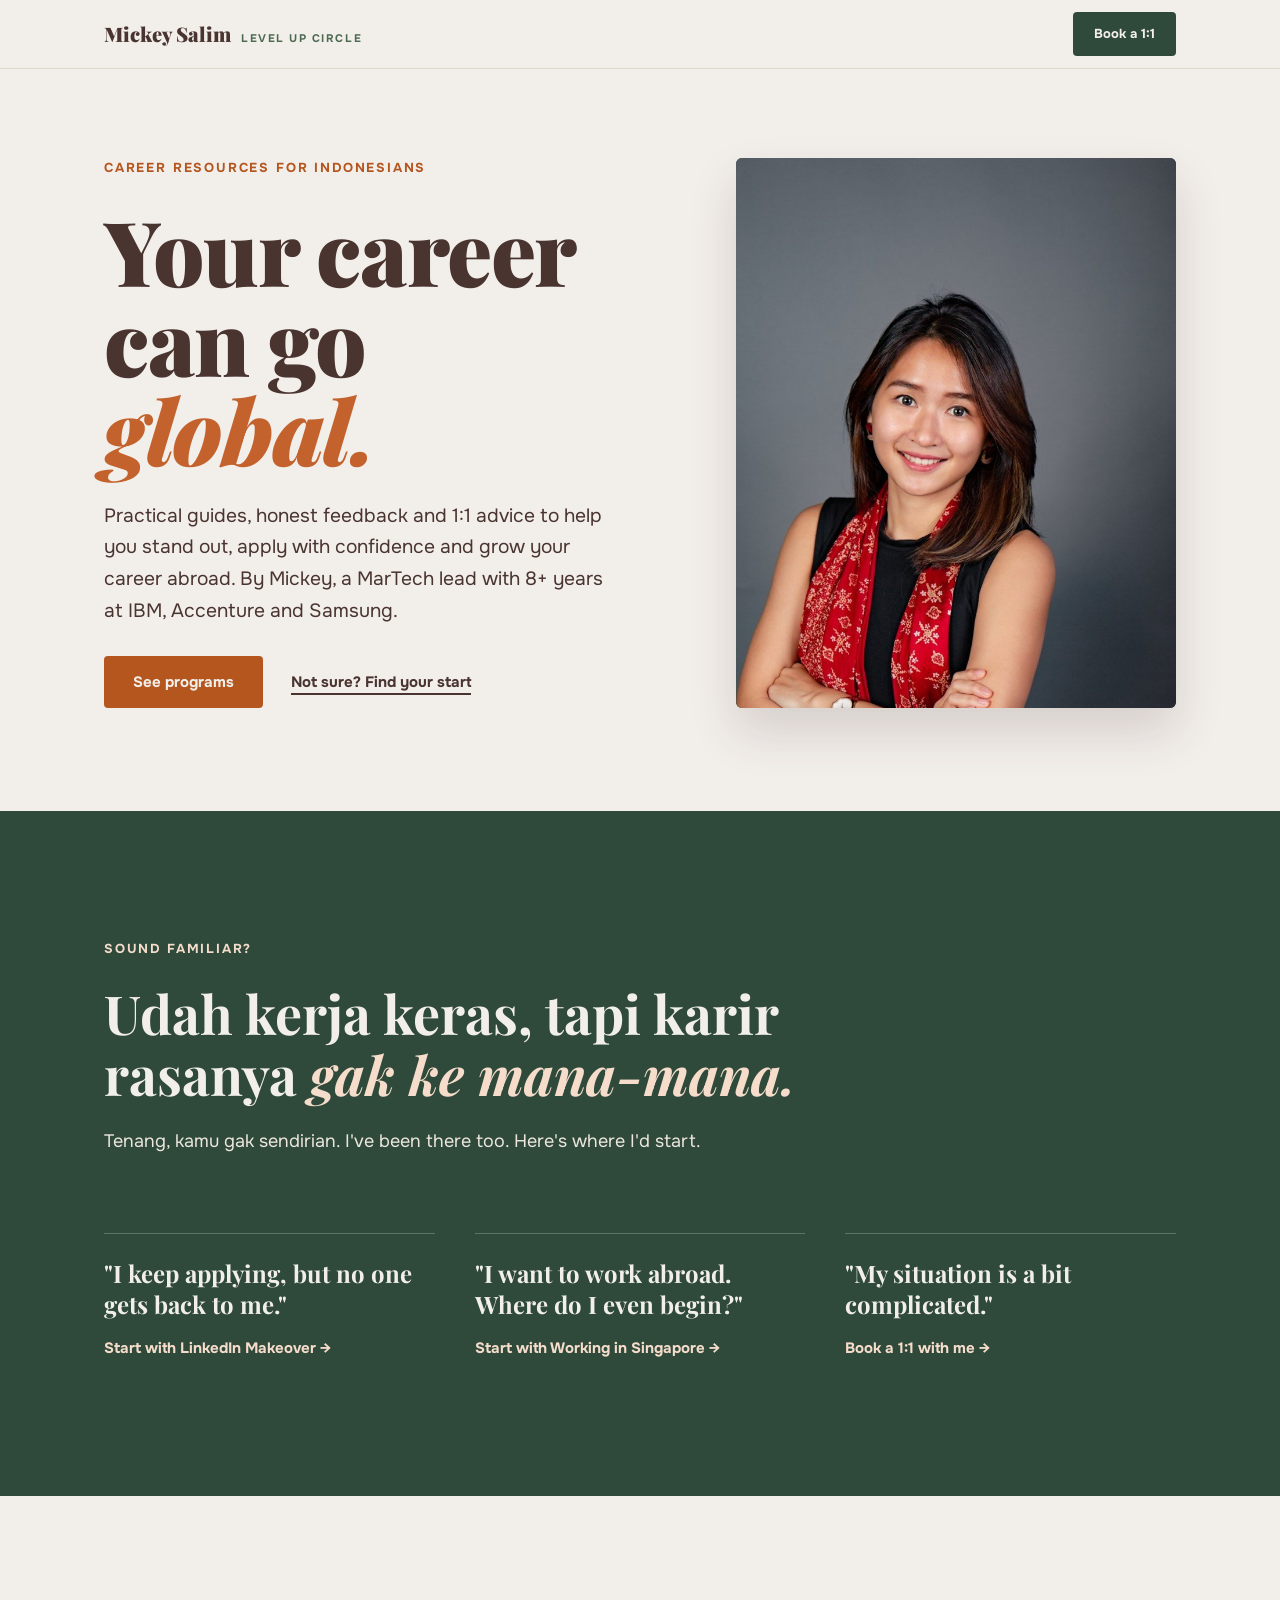
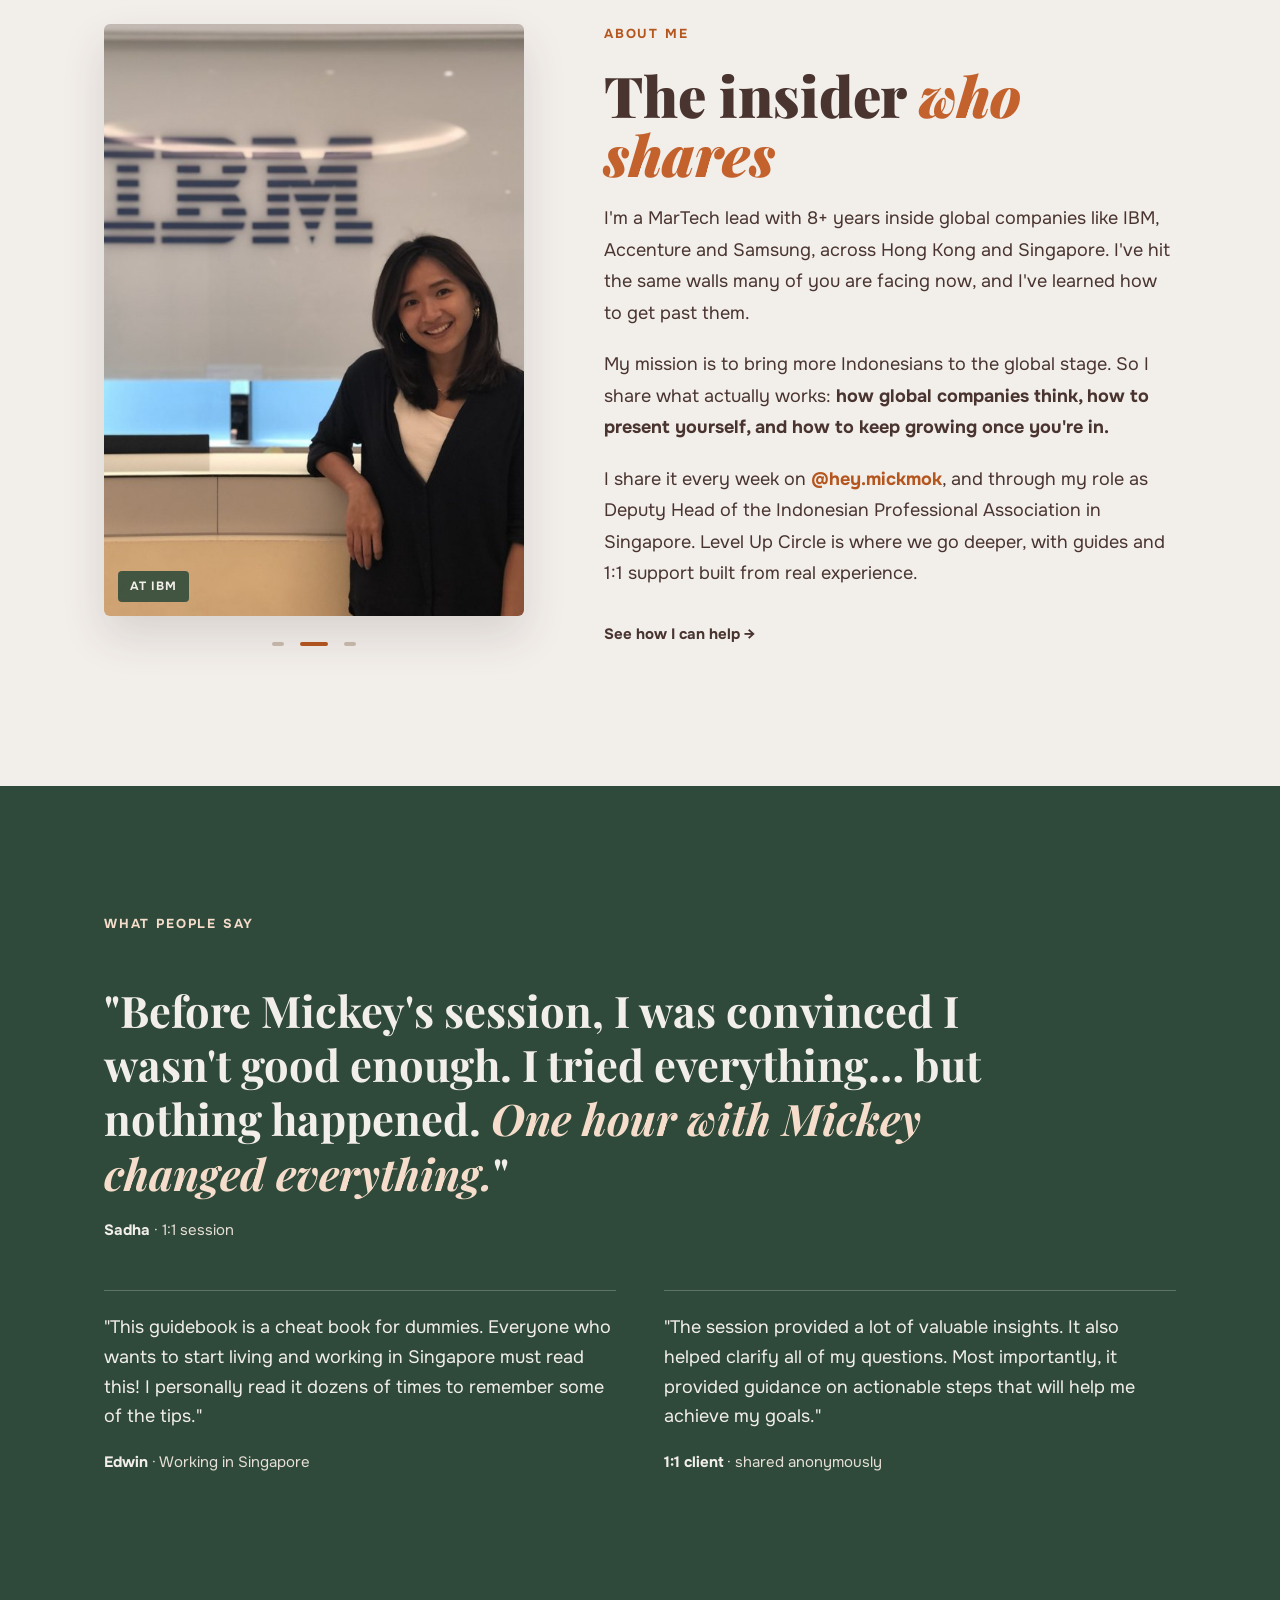
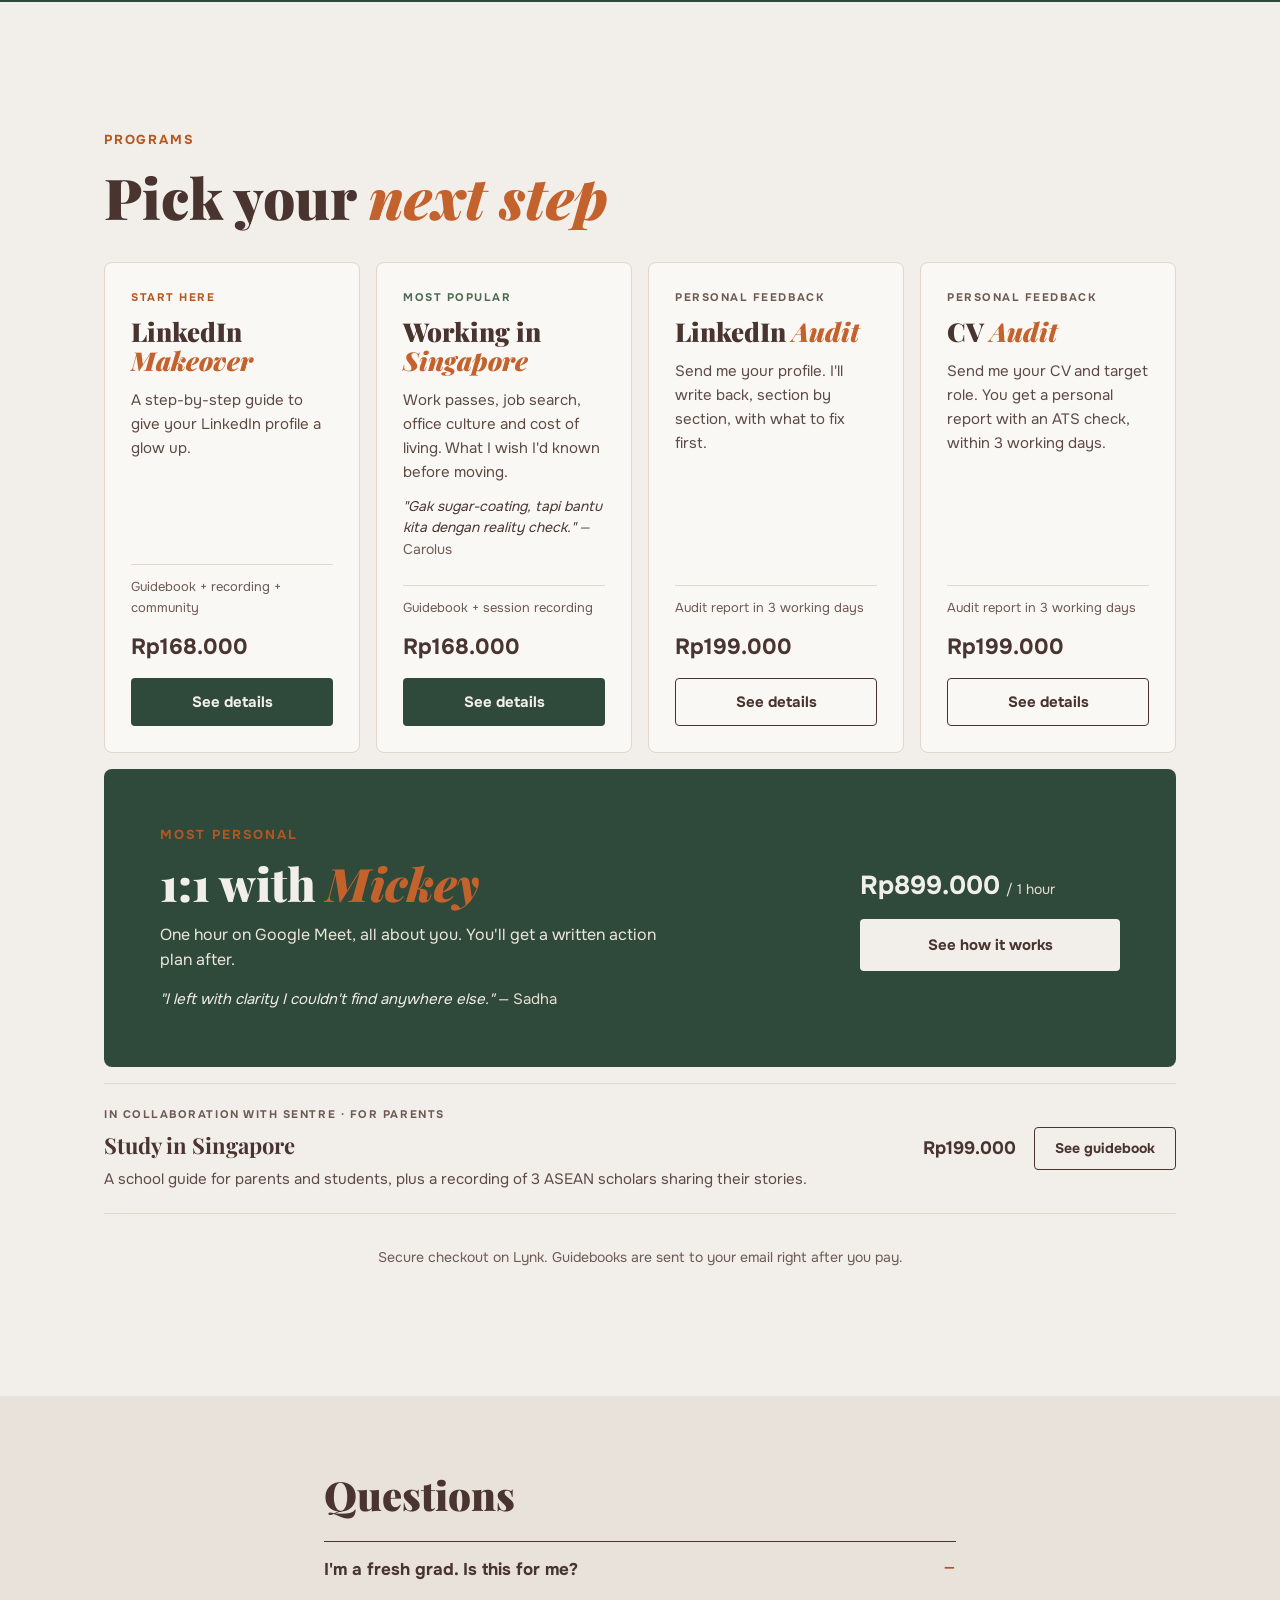
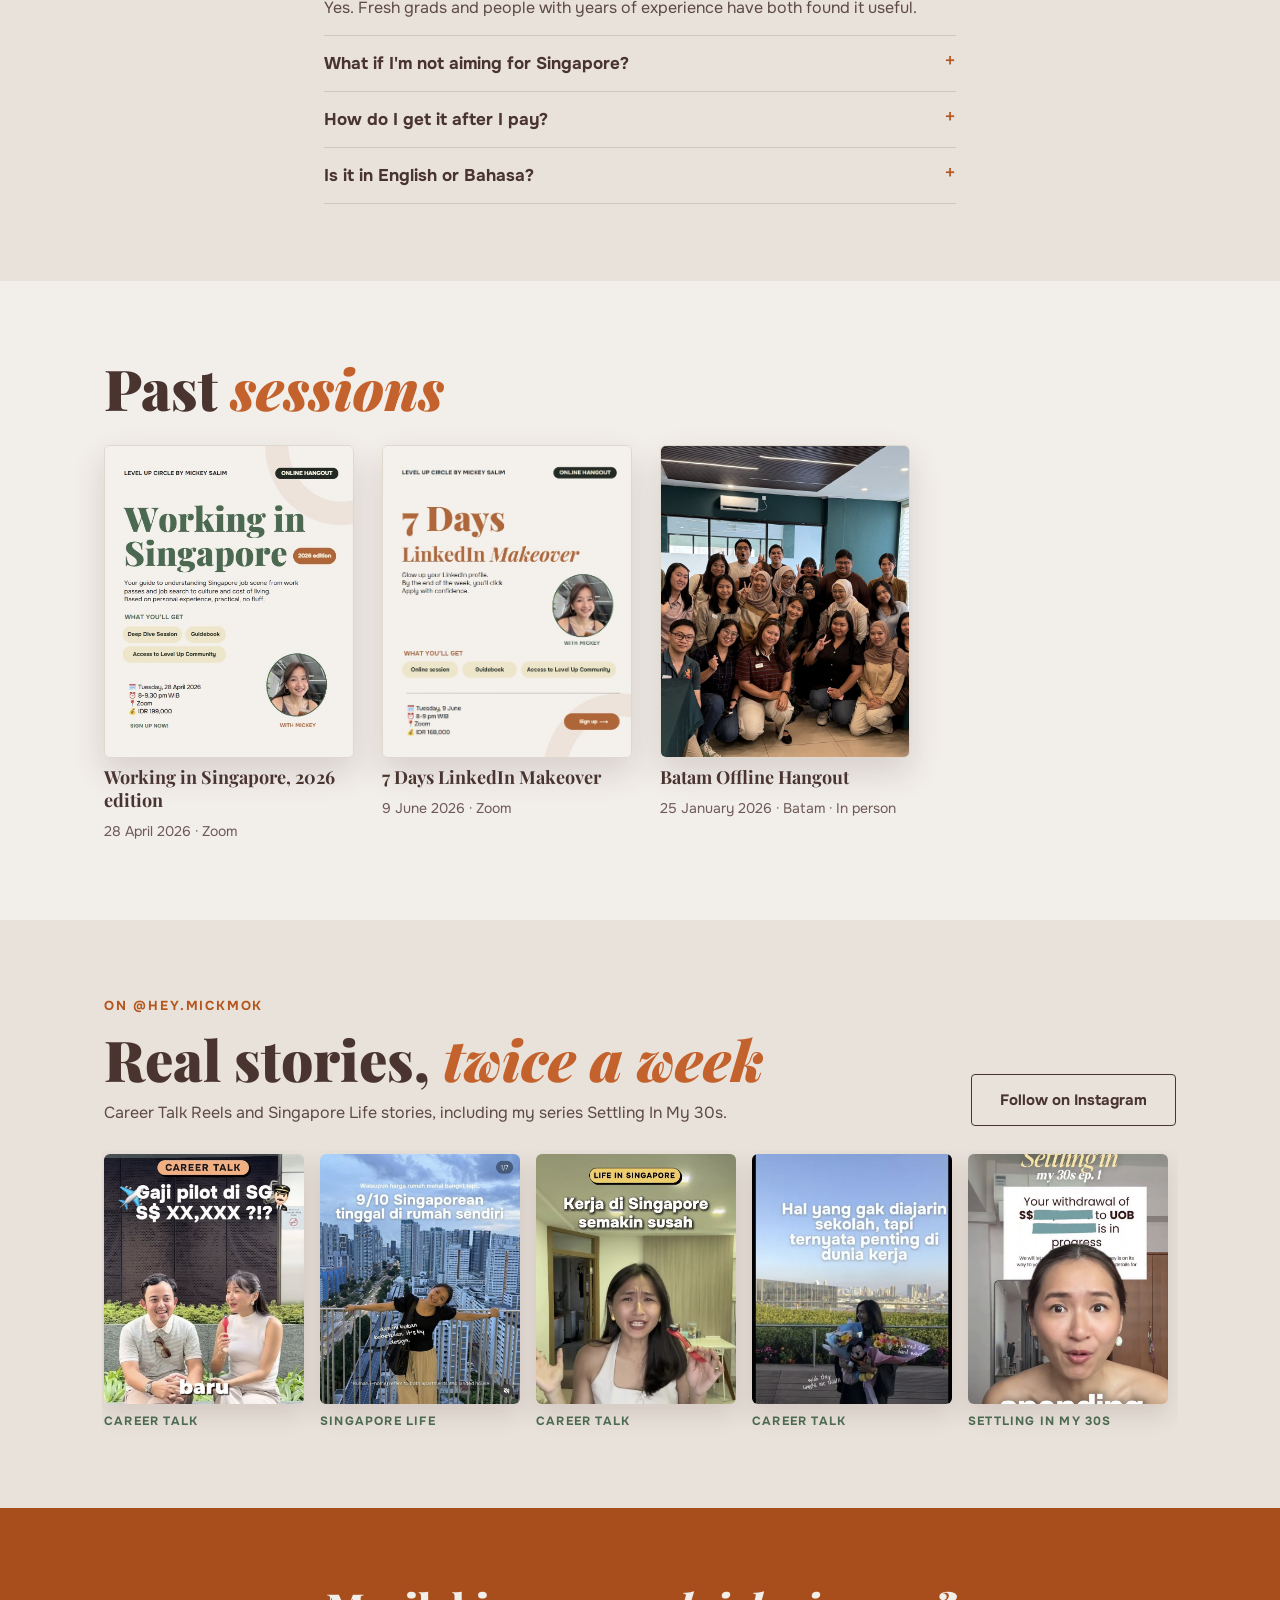
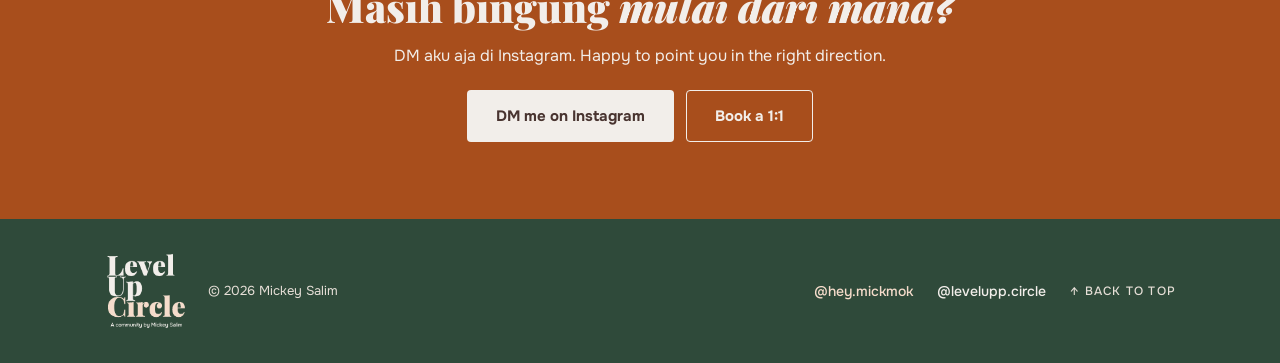
==== index.html @ 236c9204 "Circle hero photo on phones, logo in footer - Phones: hero photo becomes a 200px circle with a sage " ====
<!DOCTYPE html>
<html lang="en" class="no-js">
<head>
<meta charset="UTF-8">
<meta name="viewport" content="width=device-width, initial-scale=1.0">
<title>Mickey Salim · Level Up Circle — Career resources for Indonesians</title>
<meta name="description" content="Your career can go global. Guidebooks, audits and 1:1 sessions from Mickey Salim, a MarTech lead with 8+ years at IBM, Accenture and Samsung.">
<meta name="theme-color" content="#F2EEEA">
<meta property="og:type" content="website">
<meta property="og:title" content="Mickey Salim · Level Up Circle">
<meta property="og:description" content="Your career can go global. Career resources for Indonesians, from someone on the inside.">
<meta property="og:image" content="/assets/img/og-image.jpg">
<meta name="twitter:card" content="summary_large_image">
<link rel="icon" type="image/png" href="/assets/img/favicon.png">
<link rel="apple-touch-icon" href="/assets/img/apple-touch-icon.png">
<link rel="preconnect" href="https://fonts.googleapis.com">
<link rel="preconnect" href="https://fonts.gstatic.com" crossorigin>
<link href="https://fonts.googleapis.com/css2?family=Playfair+Display:ital,wght@0,700;0,900;1,700;1,900&family=Onest:wght@400;500;700&display=swap" rel="stylesheet">
<link rel="stylesheet" href="/assets/css/styles.css">
</head>
<body>

<nav class="nav" aria-label="Main">
  <div class="wrap">
    <a href="#top" class="brand"><span class="brand__name">Mickey Salim</span><span class="brand__sub">Level Up Circle</span></a>
    <a href="programs/one-on-one.html" class="btn btn--dark nav__cta">Book a 1:1</a>
  </div>
</nav>

<main>
  <!-- Hero -->
  <section class="hero" id="top">
    <div class="wrap">
      <div class="hero__text">
        <span class="eyebrow">Career resources for Indonesians</span>
        <h1 class="h-display">Your career can go <span class="accent">global.</span></h1>
        <p class="lead">Practical guides, honest feedback and 1:1 advice to help you stand out, apply with confidence and grow your career abroad. By Mickey, a MarTech lead with 8+ years at IBM, Accenture and Samsung.</p>
        <div class="hero__actions">
          <a href="#programs" class="btn btn--primary">See programs</a>
          <a href="#start" class="link-under">Not sure? Find your start</a>
        </div>
      </div>
      <div class="hero__photo">
        <img src="/assets/img/hero.jpg" alt="Mickey Salim, arms crossed, smiling" width="1000" height="1501" fetchpriority="high">
      </div>
    </div>
  </section>

  <!-- 01 Sound familiar -->
  <section class="section dark" id="start">
    <div class="wrap">
      <div class="familiar__intro reveal">
        <span class="eyebrow">Sound familiar?</span>
        <p class="familiar__quote">Udah kerja keras, tapi karir rasanya <span class="accent">gak ke mana-mana.</span></p>
        <p class="familiar__sub">Tenang, kamu gak sendirian. I've been there too. Here's where I'd start.</p>
      </div>
      <div class="paths reveal">
        <a class="path" href="programs/linkedin-makeover.html">
          <span class="path__q">"I keep applying, but no one gets back to me."</span>
          <span class="path__go">Start with LinkedIn Makeover →</span>
        </a>
        <a class="path" href="programs/working-in-singapore.html">
          <span class="path__q">"I want to work abroad. Where do I even begin?"</span>
          <span class="path__go">Start with Working in Singapore →</span>
        </a>
        <a class="path" href="programs/one-on-one.html">
          <span class="path__q">"My situation is a bit complicated."</span>
          <span class="path__go">Book a 1:1 with me →</span>
        </a>
      </div>
    </div>
  </section>

  <!-- Next live session: uncomment when there's one
  <section class="band">
    <div class="wrap" style="display:flex;flex-wrap:wrap;align-items:center;justify-content:space-between;gap:16px 40px;padding-top:28px;padding-bottom:28px">
      <div><span class="eyebrow">Next live session</span> <strong class="h-card">[Session name]</strong> <span class="muted">[Date] · [Time] WIB · Zoom · [Price]</span></div>
      <a href="[Lynk link]" class="btn btn--dark">Save my spot</a>
    </div>
  </section>
  -->

  <!-- 02 About -->
  <section class="section about" id="about">
    <div class="wrap">
      <div class="slideshow reveal" data-slideshow>
        <div class="slideshow__frame">
          <img class="is-active" src="/assets/img/about.jpg" alt="Mickey working on her laptop in the office" data-caption="At work" width="1000" height="1250" loading="lazy">
          <img src="/assets/img/ibm.jpg" alt="Mickey at the IBM office" data-caption="At IBM" width="640" height="800" loading="lazy">
          <img src="/assets/img/accenture.jpg" alt="Mickey at the Accenture office" data-caption="At Accenture" width="640" height="800" loading="lazy">
          <span class="slideshow__caption" aria-hidden="true">At work</span>
        </div>
        <div class="slideshow__dots">
          <button class="slideshow__dot" aria-label="Show photo 1: at work" aria-current="true"><span></span></button>
          <button class="slideshow__dot" aria-label="Show photo 2: at IBM" aria-current="false"><span></span></button>
          <button class="slideshow__dot" aria-label="Show photo 3: at Accenture" aria-current="false"><span></span></button>
        </div>
      </div>
      <div class="about__text reveal">
        <span class="eyebrow">About me</span>
        <h2 class="h-section">The insider <span class="accent">who shares</span></h2>
        <p>I'm a MarTech lead with 8+ years inside global companies like IBM, Accenture and Samsung, across Hong Kong and Singapore. I've hit the same walls many of you are facing now, and I've learned how to get past them.</p>
        <button class="more-link" data-expand="about-more" aria-controls="about-more" aria-expanded="false">Read more ↓</button>
        <div class="about__more" id="about-more">
        <p>My mission is to bring more Indonesians to the global stage. So I share what actually works: <strong>how global companies think, how to present yourself, and how to keep growing once you're in.</strong></p>
        <p>I share it every week on <a href="https://instagram.com/hey.mickmok" target="_blank" rel="noopener">@hey.mickmok</a>, and through my role as Deputy Head of the Indonesian Professional Association in Singapore. Level Up Circle is where we go deeper, with guides and 1:1 support built from real experience.</p>
        <a href="#programs" class="link-under">See how I can help →</a>
        </div>
      </div>
    </div>
  </section>

  <!-- 03 Testimonials -->
  <section class="section dark">
    <div class="wrap quotes">
      <span class="eyebrow">What people say</span>
      <figure class="quote-big reveal">
        <blockquote>"Before Mickey's session, I was convinced I wasn't good enough. I tried everything… but nothing happened. <span class="accent">One hour with Mickey changed everything.</span>"</blockquote>
        <figcaption><strong>Sadha</strong> <span class="quote-by">· 1:1 session</span></figcaption>
      </figure>
      <button class="more-link" data-expand="more-quotes" aria-controls="more-quotes" aria-expanded="false">Read 2 more ↓</button>
      <div class="quote-grid reveal" id="more-quotes">
        <figure class="quote">
          <blockquote>"This guidebook is a cheat book for dummies. Everyone who wants to start living and working in Singapore must read this! I personally read it dozens of times to remember some of the tips."</blockquote>
          <figcaption><strong>Edwin</strong> <span class="quote-by">· Working in Singapore</span></figcaption>
        </figure>
        <figure class="quote">
          <blockquote>"The session provided a lot of valuable insights. It also helped clarify all of my questions. Most importantly, it provided guidance on actionable steps that will help me achieve my goals."</blockquote>
          <figcaption><strong>1:1 client</strong> <span class="quote-by">· shared anonymously</span></figcaption>
        </figure>
      </div>
    </div>
  </section>

  <!-- 04 Programs -->
  <section class="section" id="programs">
    <div class="wrap">
      <div class="programs__head">
        <span class="eyebrow">Programs</span>
        <h2 class="h-section">Pick your <span class="accent">next step</span></h2>
      </div>

      <div class="collapsible" id="programs-list">
      <div class="prog-grid">
        <article class="prog">
          <span class="prog__tag prog__tag--terra">Start here</span>
          <h3 class="h-card"><a href="programs/linkedin-makeover.html">LinkedIn <span class="accent">Makeover</span></a></h3>
          <p class="prog__desc">A step-by-step guide to give your LinkedIn profile a glow up.</p>
          <span class="prog__spacer"></span>
          <span class="prog__inc">Guidebook + recording + community</span>
          <span class="prog__price">Rp168.000</span>
          <a href="programs/linkedin-makeover.html" class="btn btn--dark">See details</a>
        </article>

        <article class="prog">
          <span class="prog__tag prog__tag--sage">Most popular</span>
          <h3 class="h-card"><a href="programs/working-in-singapore.html">Working in <span class="accent">Singapore</span></a></h3>
          <p class="prog__desc">Work passes, job search, office culture and cost of living. What I wish I'd known before moving.</p>
          <p class="prog__quote">"Gak sugar-coating, tapi bantu kita dengan reality check." <span>— Carolus</span></p>
          <span class="prog__spacer"></span>
          <span class="prog__inc">Guidebook + session recording</span>
          <span class="prog__price">Rp168.000</span>
          <a href="programs/working-in-singapore.html" class="btn btn--dark">See details</a>
        </article>

        <article class="prog prog--extra">
          <span class="prog__tag">Personal feedback</span>
          <h3 class="h-card"><a href="programs/linkedin-audit.html">LinkedIn <span class="accent">Audit</span></a></h3>
          <p class="prog__desc">Send me your profile. I'll write back, section by section, with what to fix first.</p>
          <span class="prog__spacer"></span>
          <span class="prog__inc">Audit report in 3 working days</span>
          <span class="prog__price">Rp199.000</span>
          <a href="programs/linkedin-audit.html" class="btn btn--ghost">See details</a>
        </article>

        <article class="prog prog--extra">
          <span class="prog__tag">Personal feedback</span>
          <h3 class="h-card"><a href="programs/cv-audit.html">CV <span class="accent">Audit</span></a></h3>
          <p class="prog__desc">Send me your CV and target role. You get a personal report with an ATS check, within 3 working days.</p>
          <span class="prog__spacer"></span>
          <span class="prog__inc">Audit report in 3 working days</span>
          <span class="prog__price">Rp199.000</span>
          <a href="programs/cv-audit.html" class="btn btn--ghost">See details</a>
        </article>
      </div>
      <button class="more-link" data-expand="programs-list" aria-controls="programs-list" aria-expanded="false" style="margin-top: 12px">See 4 more programs ↓</button>

      <article class="one prog--extra" id="book">
        <div class="one__text">
          <span class="eyebrow">Most personal</span>
          <h3 class="h-card">1:1 with <span class="accent">Mickey</span></h3>
          <p>One hour on Google Meet, all about you. You'll get a written action plan after.</p>
          <p class="one__quote">"I left with clarity I couldn't find anywhere else." <span>— Sadha</span></p>
        </div>
        <div class="one__buy">
          <div class="one__price"><strong>Rp899.000</strong><span>/ 1 hour</span></div>
          <a href="programs/one-on-one.html" class="btn btn--light">See how it works</a>
        </div>
      </article>

      <div class="also prog--extra">
        <div class="also__text">
          <span class="prog__tag">In collaboration with Sentre · For parents</span>
          <span class="also__name">Study in Singapore</span>
          <span class="also__desc">A school guide for parents and students, plus a recording of 3 ASEAN scholars sharing their stories.</span>
        </div>
        <div class="also__buy">
          <strong>Rp199.000</strong>
          <a href="programs/study-in-singapore.html" class="btn btn--ghost">See guidebook</a>
        </div>
      </div>
      </div>

      <p class="checkout-note">Secure checkout on Lynk. Guidebooks are sent to your email right after you pay.</p>
    </div>
  </section>

  <!-- FAQ -->
  <section class="section--compact band faq">
    <div class="wrap">
      <h2>Questions</h2>
      <div class="faq__list">
        <details open>
          <summary>I'm a fresh grad. Is this for me?</summary>
          <p>Yes. Fresh grads and people with years of experience have both found it useful.</p>
        </details>
        <details>
          <summary>What if I'm not aiming for Singapore?</summary>
          <p>That's fine. The LinkedIn and CV programs are useful wherever you're applying. In a 1:1, we talk about your goal, wherever it is.</p>
        </details>
        <details>
          <summary>How do I get it after I pay?</summary>
          <p>Checkout is on Lynk. Guidebooks and recordings arrive in your email right away. Audit reports arrive within 3 working days.</p>
        </details>
        <details>
          <summary>Is it in English or Bahasa?</summary>
          <p>English.</p>
        </details>
      </div>
    </div>
  </section>

  <!-- Past sessions -->
  <section class="section--compact" id="events">
    <div class="wrap">
      <div class="past__head">
        <h2 class="h-section">Past <span class="accent">sessions</span></h2>
      </div>
      <div class="past__list">
        <div class="past__item">
          <img src="/assets/img/poster-working-in-singapore.jpg" alt="Poster: Working in Singapore, 2026 edition" width="473" height="591" loading="lazy">
          <span class="past__name">Working in Singapore, 2026 edition</span>
          <span class="past__date">28 April 2026 · Zoom</span>
        </div>
        <div class="past__item">
          <img src="/assets/img/poster-linkedin-makeover.jpg" alt="Poster: 7 Days LinkedIn Makeover" width="561" height="707" loading="lazy">
          <span class="past__name">7 Days LinkedIn Makeover</span>
          <span class="past__date">9 June 2026 · Zoom</span>
        </div>
        <div class="past__item">
          <img class="is-photo" src="/assets/img/batam.jpg" alt="Group photo from the Level Up Circle offline hangout in Batam" width="1400" height="1050" loading="lazy">
          <span class="past__name">Batam Offline Hangout</span>
          <span class="past__date">25 January 2026 · Batam · In person</span>
        </div>
      </div>
      <p class="past__hint">Swipe to see more →</p>
    </div>
  </section>

  <!-- Instagram: latest posts. To add or swap a post: add an <a class="ig__post"> with the post link and its cover in assets/img. -->
  <section class="section--compact band">
    <div class="wrap">
      <div class="ig__head">
        <div>
          <span class="eyebrow">On @hey.mickmok</span>
          <h2 class="h-section">Real stories, <span class="accent">twice a week</span></h2>
          <p>Career Talk Reels and Singapore Life stories, including my series Settling In My 30s.</p>
        </div>
        <a href="https://instagram.com/hey.mickmok" target="_blank" rel="noopener" class="btn btn--ghost">Follow on Instagram</a>
      </div>
      <div class="ig__list">
        <a class="ig__post" href="https://www.instagram.com/p/DRZUCC8EztW/" target="_blank" rel="noopener" aria-label="Career Talk on Instagram">
          <img src="/assets/img/ig-career-talk.jpg" alt="Career Talk: Mickey interviews a guest about pilot salaries in Singapore" width="720" height="900" loading="lazy">
          <span>Career Talk</span>
        </a>
        <a class="ig__post" href="https://www.instagram.com/p/DfWtqKRE7Dl/" target="_blank" rel="noopener" aria-label="Singapore Life on Instagram">
          <img src="/assets/img/ig-singapore-life.jpg" alt="Singapore Life: why 9 in 10 Singaporeans live in their own home" width="720" height="900" loading="lazy">
          <span>Singapore Life</span>
        </a>
        <a class="ig__post" href="https://www.instagram.com/p/DTxJ88-k_ip/" target="_blank" rel="noopener" aria-label="Career Talk on Instagram">
          <img src="/assets/img/ig-kerja-di-singapore.jpg" alt="Kerja di Singapore semakin susah" width="720" height="900" loading="lazy">
          <span>Career Talk</span>
        </a>
        <a class="ig__post" href="https://www.instagram.com/p/Dazm41bE6E_/" target="_blank" rel="noopener" aria-label="Career Talk on Instagram">
          <img src="/assets/img/ig-hal-yang-gak-diajarin.jpg" alt="Hal yang gak diajarin sekolah, tapi ternyata penting di dunia kerja" width="720" height="900" loading="lazy">
          <span>Career Talk</span>
        </a>
        <a class="ig__post" href="https://instagram.com/hey.mickmok" target="_blank" rel="noopener" aria-label="Settling In My 30s on Instagram">
          <img src="/assets/img/ig-settling.jpg" alt="Settling In My 30s, episode 1" width="720" height="900" loading="lazy">
          <span>Settling In My 30s</span>
        </a>
      </div>
    </div>
  </section>

  <!-- Closing -->
  <section class="closing">
    <div class="wrap wrap--narrow">
      <h2>Masih bingung <span style="font-style: italic">mulai dari mana?</span></h2>
      <p>DM aku aja di Instagram. Happy to point you in the right direction.</p>
      <div class="closing__actions">
        <a href="https://ig.me/m/hey.mickmok" target="_blank" rel="noopener" class="btn btn--light">DM me on Instagram</a>
        <a href="programs/one-on-one.html" class="btn btn--ghost-light">Book a 1:1</a>
      </div>
    </div>
  </section>
</main>

<footer class="footer">
  <div class="wrap">
    <div class="footer__brand"><img src="/assets/img/level-up-circle-logo-light.png" alt="Level Up Circle, a community by Mickey Salim" width="516" height="493" loading="lazy"><span>© 2026 Mickey Salim</span></div>
    <div class="footer__links">
      <a class="ig-main" href="https://instagram.com/hey.mickmok" target="_blank" rel="noopener">@hey.mickmok</a>
      <a href="https://instagram.com/levelupp.circle" target="_blank" rel="noopener">@levelupp.circle</a>
      <a class="top" href="#top">↑ Back to top</a>
    </div>
  </div>
</footer>

<script src="/assets/js/main.js" defer></script>
</body>
</html>
---- assets/css/styles.css ----
/* =========================================================
   Mickey Salim · Level Up Circle
   Colours: off-white page, greige bands, deep sage dark blocks,
   brown text, terracotta accents.
   ========================================================= */
:root {
  --bg: #F2EEEA;
  --band: #E9E2DA;
  --card: #FAF8F5;
  --line: #E0D7CD;
  --line-2: #D3C7BB;
  --ink: #493430;
  --ink-2: #5E4A45;
  --muted: #6E5A55;
  --sage-dark: #2F4A3A;
  --sage: #4C6A51;
  --terra: #C4622D;       /* big headline words */
  --terra-btn: #B5561F;   /* buttons + small text (readable) */
  --terra-deep: #A84E1C;  /* closing section */
  --peach: #F5DCCB;       /* accent on dark */
  --on-dark: #F2EEEA;
  --on-dark-2: #ECE6DF;
  --on-dark-3: #E6DFD7;
  --dark-line: #5E7566;

  --serif: 'Playfair Display', Georgia, serif;
  --sans: 'Onest', system-ui, -apple-system, sans-serif;
  --wrap: 1200px;
  --gutter: clamp(20px, 5vw, 64px);
  --section: clamp(72px, 10vw, 136px);
  --radius: 6px;
  --shadow: 0 14px 32px rgba(73, 52, 48, 0.16);
}

*, *::before, *::after { box-sizing: border-box; }
html { scroll-behavior: smooth; -webkit-text-size-adjust: 100%; }
body { margin: 0; background: var(--bg); color: var(--ink); font-family: var(--sans); font-size: 16px; line-height: 1.6; -webkit-font-smoothing: antialiased; }
img { max-width: 100%; height: auto; display: block; }
a { color: inherit; }
h1, h2, h3, p, figure, blockquote { margin: 0; }
button { font-family: inherit; }
section[id] { scroll-margin-top: 72px; }
:focus-visible { outline: 2px solid var(--terra-btn); outline-offset: 3px; }

.wrap { max-width: var(--wrap); margin: 0 auto; padding: 0 var(--gutter); }
.wrap--narrow { max-width: 860px; }
.section { padding: var(--section) 0; }
.section--compact { padding: clamp(48px, 6vw, 80px) 0; }
.band { background: var(--band); }
.dark { background: var(--sage-dark); color: var(--on-dark); }

/* ---------- Type ---------- */
.eyebrow { font-size: 13px; font-weight: 700; letter-spacing: 0.14em; text-transform: uppercase; color: var(--terra-btn); }
.dark .eyebrow { color: var(--peach); }
.h-display { font-family: var(--serif); font-weight: 900; font-size: clamp(48px, 7vw, 104px); line-height: 1; letter-spacing: -0.015em; }
.h-section { font-family: var(--serif); font-weight: 900; font-size: clamp(36px, 4.4vw, 60px); line-height: 1.05; }
.h-card { font-family: var(--serif); font-weight: 900; font-size: 26px; line-height: 1.1; }
.accent { font-style: italic; color: var(--terra); }
.dark .accent { color: var(--peach); }
.lead { font-size: clamp(17px, 1.5vw, 20px); line-height: 1.65; }
.muted { color: var(--muted); }

/* ---------- Buttons ---------- */
.btn { display: inline-flex; align-items: center; justify-content: center; gap: 8px; font-weight: 700; font-size: 15px; line-height: 1.2; padding: 16px 28px; border-radius: 4px; text-decoration: none; border: 1.5px solid transparent; cursor: pointer; transition: background 0.2s ease, color 0.2s ease, transform 0.1s ease; }
.btn:active { transform: scale(0.98); }
.btn--primary { background: var(--terra-btn); color: var(--on-dark); }
.btn--primary:hover { background: var(--terra-deep); }
.btn--dark { background: var(--sage-dark); color: var(--on-dark); }
.btn--dark:hover { background: #253C2F; }
.btn--ghost { background: transparent; color: var(--ink); border-color: var(--ink); }
.btn--ghost:hover { background: rgba(73, 52, 48, 0.06); }
.btn--light { background: var(--on-dark); color: var(--ink); }
.btn--light:hover { background: #fff; }
.btn--ghost-light { background: transparent; color: var(--on-dark); border-color: var(--on-dark); }
.btn--ghost-light:hover { background: rgba(242, 238, 234, 0.1); }
.btn--block { width: 100%; }
.more-link { display: none; align-self: center; margin-left: auto; margin-right: auto; background: transparent; border: 0; padding: 10px 0; font-weight: 700; font-size: 15px; color: inherit; text-decoration: underline; text-underline-offset: 6px; text-decoration-thickness: 1.5px; cursor: pointer; }
.link-under { font-weight: 700; font-size: 15px; text-decoration: underline; text-underline-offset: 6px; text-decoration-thickness: 1.5px; padding: 12px 0; display: inline-block; }

/* ---------- Nav ---------- */
.nav { position: sticky; top: 0; z-index: 20; background: var(--bg); border-bottom: 1px solid var(--line); }
.nav .wrap { display: flex; align-items: center; justify-content: space-between; gap: 16px; padding-top: 12px; padding-bottom: 12px; }
.brand { display: flex; align-items: baseline; gap: 10px; text-decoration: none; min-width: 0; }
.brand__name { font-family: var(--serif); font-weight: 900; font-size: 20px; white-space: nowrap; }
.brand__sub { font-size: 11px; font-weight: 700; letter-spacing: 0.14em; text-transform: uppercase; color: var(--sage); white-space: nowrap; }
.nav__cta { padding: 13px 20px; font-size: 13px; white-space: nowrap; }
.nav__back { font-weight: 700; font-size: 14px; text-decoration: none; padding: 12px 0; white-space: nowrap; }
@media (max-width: 560px) {
  .brand { flex-direction: column; align-items: flex-start; gap: 2px; }
  .brand__name { font-size: 18px; line-height: 1.1; }
  .brand__sub { font-size: 10px; }
}

/* ---------- Hero ---------- */
.hero { padding: clamp(40px, 7vw, 112px) 0 clamp(56px, 8vw, 120px); }
.hero .wrap { display: grid; grid-template-columns: 1.25fr 1fr; align-items: center; gap: 80px; }
.hero__text { display: flex; flex-direction: column; gap: 26px; }
.hero__text .lead { max-width: 500px; }
.hero__actions { display: flex; flex-wrap: wrap; align-items: center; gap: 12px 28px; padding-top: 4px; }
.hero__photo { width: 100%; max-width: 440px; justify-self: end; aspect-ratio: 4 / 5; overflow: hidden; border-radius: var(--radius); background: #3F3F43; box-shadow: 0 24px 48px rgba(73, 52, 48, 0.16); }
.hero__photo img { width: 100%; height: 100%; object-fit: cover; object-position: 50% 20%; transform: scale(1.32); transform-origin: 50% 24%; }
@media (max-width: 860px) {
  .hero .wrap { grid-template-columns: 1fr; gap: 32px; }
  .hero__photo { order: -1; justify-self: center; width: 200px; max-width: 200px; aspect-ratio: 1; border-radius: 50%; border: 4px solid var(--sage); box-shadow: 0 12px 28px rgba(73, 52, 48, 0.14); }
  .hero__photo img { object-position: 50% 0%; transform: scale(1.7); transform-origin: 50% 60%; }
  .hero__text { gap: 18px; }
  .hero__text .eyebrow { margin-bottom: -6px; }
}

/* ---------- 01 Sound familiar ---------- */
.familiar__intro { max-width: 820px; display: flex; flex-direction: column; gap: 22px; margin-bottom: clamp(48px, 6vw, 88px); }
.familiar__quote { font-family: var(--serif); font-weight: 700; font-size: clamp(32px, 4.2vw, 56px); line-height: 1.15; }
.familiar__sub { font-size: 18px; color: var(--on-dark-2); }
.paths { display: grid; grid-template-columns: repeat(3, 1fr); gap: 0 40px; }
.path { display: flex; flex-direction: column; gap: 16px; padding: 24px 0 8px; border-top: 1px solid var(--dark-line); text-decoration: none; color: var(--on-dark); }
.path__q { font-family: var(--serif); font-weight: 700; font-size: 24px; line-height: 1.3; }
.path__go { font-weight: 700; font-size: 15px; color: var(--peach); }
.path:hover .path__go { text-decoration: underline; text-underline-offset: 4px; }
@media (max-width: 860px) { .paths { grid-template-columns: 1fr; } }

/* ---------- 02 About ---------- */
.about .wrap { display: grid; grid-template-columns: minmax(0, 420px) 1fr; align-items: stretch; gap: 80px; }
.slideshow { display: flex; flex-direction: column; gap: 14px; }
.slideshow__frame { position: relative; flex: 1; min-height: 440px; border-radius: var(--radius); overflow: hidden; background: var(--band); box-shadow: 0 20px 44px rgba(73, 52, 48, 0.14); }
.slideshow__frame img { position: absolute; inset: 0; width: 100%; height: 100%; object-fit: cover; opacity: 0; transition: opacity 0.9s ease; }
.slideshow__frame img.is-active { opacity: 1; }
.slideshow__caption { position: absolute; left: 14px; bottom: 14px; background: rgba(47, 74, 58, 0.88); color: var(--on-dark); font-size: 12px; font-weight: 700; letter-spacing: 0.08em; text-transform: uppercase; padding: 6px 12px; border-radius: 4px; }
.slideshow__dots { display: flex; justify-content: center; gap: 4px; }
.slideshow__dot { border: 0; background: transparent; padding: 12px 6px; cursor: pointer; }
.slideshow__dot span { display: block; width: 12px; height: 4px; border-radius: 2px; background: #C9BBAE; transition: width 0.3s ease, background 0.3s ease; }
.slideshow__dot[aria-current="true"] span { width: 28px; background: var(--terra-btn); }
.about__text { display: flex; flex-direction: column; gap: 20px; }
.about__text p { font-size: 18px; line-height: 1.75; }
.about__text a { color: var(--terra-btn); font-weight: 700; text-decoration: none; }
.stats { display: grid; grid-template-columns: repeat(3, 1fr); gap: 20px; border-top: 1px solid var(--ink); padding-top: 22px; margin-top: 8px; }
.stat__num { display: block; font-family: var(--serif); font-weight: 900; font-size: 34px; color: var(--terra); line-height: 1.2; }
.stat__label { font-size: 14px; line-height: 1.45; color: var(--ink-2); }
.about__text .link-under { color: var(--ink); align-self: flex-start; }
.about__more { display: flex; flex-direction: column; gap: 20px; }
@media (max-width: 860px) {
  .about .wrap { grid-template-columns: 1fr; gap: 40px; }
  .slideshow { max-width: 360px; width: 100%; margin: 0 auto; }
  .slideshow__frame { flex: none; min-height: 0; aspect-ratio: 4 / 5; }
}
@media (max-width: 480px) { .stats { grid-template-columns: 1fr 1fr; } }

/* ---------- 03 Testimonials ---------- */
.quotes { display: flex; flex-direction: column; gap: 48px; }
.quote-big blockquote { font-family: var(--serif); font-weight: 700; font-size: clamp(28px, 3.4vw, 44px); line-height: 1.25; max-width: 940px; }
.quote-big figcaption, .quote figcaption { margin-top: 18px; font-size: 15px; }
.quote-by { color: var(--on-dark-3); }
.quote-grid { display: grid; grid-template-columns: repeat(2, 1fr); gap: 32px 48px; }
.quote { border-top: 1px solid var(--dark-line); padding-top: 22px; }
.quote blockquote { font-size: 18px; line-height: 1.65; }
@media (max-width: 760px) { .quote-grid { grid-template-columns: 1fr; } }

/* ---------- 04 Programs ---------- */
.programs__head { display: flex; flex-direction: column; gap: 16px; margin-bottom: 36px; }
.prog-grid { display: grid; grid-template-columns: repeat(4, 1fr); gap: 16px; }
.prog { background: var(--card); border: 1px solid var(--line); border-radius: 8px; padding: 26px; display: flex; flex-direction: column; gap: 12px; transition: transform 0.25s ease, box-shadow 0.25s ease; }
.prog:hover { transform: translateY(-4px); box-shadow: 0 16px 32px rgba(73, 52, 48, 0.1); }
.prog__tag { font-size: 11px; font-weight: 700; letter-spacing: 0.14em; text-transform: uppercase; color: var(--muted); }
.prog__tag--terra { color: var(--terra-btn); }
.prog__tag--sage { color: var(--sage); }
.prog .h-card a { text-decoration: none; }
.prog .h-card a:hover { text-decoration: underline; text-decoration-thickness: 1px; text-underline-offset: 4px; }
.prog__desc { font-size: 15px; line-height: 1.6; color: var(--ink-2); }
.prog__quote { font-size: 14px; line-height: 1.55; font-style: italic; }
.prog__quote span { font-style: normal; color: var(--muted); }
.prog__spacer { flex: 1; }
.prog__inc { font-size: 13px; color: var(--muted); border-top: 1px solid var(--line); padding-top: 12px; }
.prog__price { font-size: 22px; font-weight: 700; }
.prog .btn { padding: 14px; }
@media (max-width: 1080px) { .prog-grid { grid-template-columns: repeat(2, 1fr); } }
@media (max-width: 640px) {
  .prog-grid { grid-template-columns: 1fr; }
  .collapsible:not(.is-expanded) .prog--extra { display: none; }
}

.one { margin-top: 16px; background: var(--sage-dark); color: var(--on-dark); border-radius: 8px; padding: clamp(28px, 4.4vw, 56px); display: grid; grid-template-columns: 1fr 260px; align-items: center; gap: 28px 56px; }
.one__text { display: flex; flex-direction: column; gap: 14px; }
.one__text .h-card { font-size: clamp(32px, 3.6vw, 48px); line-height: 1.05; }
.one__text p { font-size: 16px; color: var(--on-dark-2); max-width: 500px; }
.one__quote { font-style: italic; color: var(--on-dark) !important; font-size: 15px !important; }
.one__quote span { font-style: normal; color: var(--on-dark-3); }
.one__buy { display: flex; flex-direction: column; gap: 12px; }
.one__price { display: flex; align-items: baseline; gap: 6px; }
.one__price strong { font-size: 26px; }
.one__price span { font-size: 14px; color: var(--on-dark-3); }
.one__details { font-size: 14px; font-weight: 700; color: var(--peach); text-decoration: none; text-align: center; padding: 6px; }
.one__details:hover { text-decoration: underline; }
@media (max-width: 760px) { .one { grid-template-columns: 1fr; } }

.also { margin-top: 16px; display: flex; flex-wrap: wrap; align-items: center; justify-content: space-between; gap: 16px 32px; border-top: 1px solid var(--line); border-bottom: 1px solid var(--line); padding: 22px 0; }
.also__text { display: flex; flex-direction: column; gap: 4px; min-width: 0; }
.also__name { font-family: var(--serif); font-weight: 700; font-size: 22px; }
.also__desc { font-size: 15px; color: var(--ink-2); }
.also__buy { display: flex; align-items: center; gap: 18px; }
.also__buy strong { font-size: 18px; }
.also__buy .btn { padding: 12px 20px; font-size: 14px; }
.checkout-note { margin-top: 32px; text-align: center; font-size: 14px; color: var(--muted); }

/* ---------- FAQ ---------- */
.faq .wrap { max-width: 760px; }
.faq h2 { font-family: var(--serif); font-weight: 900; font-size: clamp(30px, 3.4vw, 40px); line-height: 1.1; margin-bottom: 24px; }
.faq__list { border-top: 1px solid var(--ink); }
.faq details { border-bottom: 1px solid var(--line-2); padding: 14px 0; }
.faq summary { cursor: pointer; font-weight: 700; font-size: 17px; list-style: none; display: flex; justify-content: space-between; gap: 16px; }
.faq summary::-webkit-details-marker { display: none; }
.faq summary::after { content: '+'; font-weight: 400; font-size: 22px; line-height: 1; color: var(--terra-btn); }
.faq details[open] summary::after { content: '–'; }
.faq details p { margin-top: 12px; font-size: 16px; color: var(--ink-2); }

/* ---------- Past sessions ---------- */
.past__head { margin-bottom: 28px; }
.past__list { display: flex; gap: 28px; }
.past__item { flex: 0 0 250px; display: flex; flex-direction: column; gap: 8px; }
.past__item img { width: 100%; aspect-ratio: 4 / 5; object-fit: cover; object-position: top; border-radius: var(--radius); border: 1px solid var(--line); box-shadow: var(--shadow); }
.past__item img.is-photo { object-position: 45% center; }
.past__name { font-family: var(--serif); font-weight: 700; font-size: 18px; line-height: 1.3; }
.past__date { font-size: 14px; color: var(--muted); }
@media (max-width: 760px) {
  .past__list { display: flex; overflow-x: auto; scroll-snap-type: x mandatory; scrollbar-width: none; gap: 16px; margin: 0 calc(var(--gutter) * -1); padding: 4px var(--gutter) 24px; scroll-padding: 0 var(--gutter); }
  .past__list::-webkit-scrollbar { display: none; }
  .past__item { flex: 0 0 78%; scroll-snap-align: start; }
  .past__hint { display: block; }
}
.past__hint { display: none; font-size: 13px; color: var(--muted); margin-top: 4px; }

/* ---------- Instagram ---------- */
.ig__head { display: flex; flex-wrap: wrap; align-items: flex-end; justify-content: space-between; gap: 16px 40px; margin-bottom: 28px; }
.ig__head > div { display: flex; flex-direction: column; gap: 12px; }
.ig__head p { color: var(--ink-2); }
.ig__list { display: flex; gap: 16px; overflow-x: auto; scroll-snap-type: x mandatory; scrollbar-width: none; padding: 4px 2px 20px; margin: -4px -2px -20px; }
.ig__list::-webkit-scrollbar { display: none; }
.ig__post { flex: 0 0 200px; scroll-snap-align: start; display: flex; flex-direction: column; gap: 8px; text-decoration: none; }
.ig__post img { width: 100%; aspect-ratio: 4 / 5; object-fit: cover; border-radius: var(--radius); box-shadow: 0 10px 24px rgba(73, 52, 48, 0.14); transition: transform 0.3s ease; }
.ig__post:hover img { transform: translateY(-4px); }
.ig__post span { font-size: 12px; font-weight: 700; letter-spacing: 0.1em; text-transform: uppercase; color: var(--sage); }
@media (max-width: 760px) {
  .ig__list { margin: 0 calc(var(--gutter) * -1); padding: 4px var(--gutter) 20px; scroll-padding: 0 var(--gutter); }
  .ig__post { flex-basis: 52%; }
}

/* ---------- Closing ---------- */
.closing { background: var(--terra-deep); color: var(--on-dark); text-align: center; }
.closing .wrap { display: flex; flex-direction: column; align-items: center; gap: 14px; padding-top: clamp(48px, 6vw, 80px); padding-bottom: clamp(48px, 6vw, 80px); }
.closing h2 { font-family: var(--serif); font-weight: 900; font-size: clamp(28px, 3.2vw, 40px); line-height: 1.1; }
.closing p { font-size: 16px; }
.closing__actions { display: flex; flex-wrap: wrap; justify-content: center; gap: 12px; margin-top: 8px; }

/* ---------- Footer ---------- */
.footer { background: var(--sage-dark); color: var(--on-dark); }
.footer .wrap { display: flex; flex-wrap: wrap; align-items: center; justify-content: space-between; gap: 16px 32px; padding-top: 32px; padding-bottom: 32px; }
.footer__brand { display: flex; align-items: center; gap: 20px; }
.footer__brand img { width: 84px; height: auto; }
.footer__brand span { font-size: 13px; color: var(--on-dark-3); }
.footer__links { display: flex; flex-wrap: wrap; align-items: center; gap: 4px 24px; font-size: 14px; font-weight: 500; }
.footer__links a { text-decoration: none; padding: 12px 0; }
.footer__links a:hover { text-decoration: underline; }
.footer__links .ig-main { color: var(--peach); }
.footer__links .top { color: var(--on-dark-3); font-size: 12px; letter-spacing: 0.1em; text-transform: uppercase; }

/* ---------- Product page ---------- */
.pdp .section { padding: clamp(40px, 5vw, 72px) 0; }
.pdp-hero { padding: clamp(28px, 4vw, 64px) 0 clamp(36px, 4.5vw, 64px); }
.pdp-hero .wrap { display: grid; grid-template-columns: 1fr minmax(260px, 380px); align-items: center; gap: 28px 72px; }
.pdp-hero__text { display: flex; flex-direction: column; gap: 18px; }
.pdp-hero h1 { font-family: var(--serif); font-weight: 900; font-size: clamp(42px, 5.4vw, 76px); line-height: 1.02; }
.pdp-hero .lead { max-width: 560px; }
.buy__tags { display: flex; flex-wrap: wrap; align-items: center; gap: 8px 16px; }
.badge { background: var(--sage-dark); color: var(--on-dark); font-size: 11px; font-weight: 700; letter-spacing: 0.08em; text-transform: uppercase; padding: 5px 11px; border-radius: 4px; }
.pull { padding-left: 16px; border-left: 2px solid var(--terra); font-family: var(--serif); font-style: italic; font-weight: 700; font-size: 18px; line-height: 1.45; max-width: 520px; }
.pull span { font-family: var(--sans); font-style: normal; font-weight: 500; font-size: 14px; color: var(--muted); }
.meta { font-weight: 700; color: var(--sage); }
.buycard { background: var(--card); border-radius: 10px; padding: clamp(22px, 2.4vw, 32px); display: flex; flex-direction: column; gap: 16px; box-shadow: 0 18px 40px rgba(73, 52, 48, 0.12), 0 0 0 1px rgba(73, 52, 48, 0.05); }
.buycard__price { display: flex; flex-wrap: wrap; align-items: baseline; gap: 4px 10px; }
.buycard__price strong { font-size: 32px; }
.buycard__price span { font-size: 14px; color: var(--muted); }
.buycard__price s { font-size: 17px; color: var(--muted); }
.access { align-self: flex-start; display: inline-flex; align-items: center; gap: 6px; background: #E5EDE7; color: var(--sage-dark); font-size: 12px; font-weight: 700; letter-spacing: 0.06em; text-transform: uppercase; padding: 6px 10px; border-radius: 4px; }
.buycard .btn { padding: 17px 24px; font-size: 16px; }
.buy__note { display: flex; align-items: center; gap: 8px; font-size: 13px; color: var(--muted); }
@media (max-width: 860px) { .pdp-hero .wrap { grid-template-columns: 1fr; } }

.why .wrap { display: grid; grid-template-columns: 1fr 1.3fr; gap: 24px 80px; }
.why__head { display: flex; flex-direction: column; gap: 16px; }
.why__head h2 { font-family: var(--serif); font-weight: 900; font-size: clamp(32px, 3.6vw, 48px); line-height: 1.08; }
.why__body { display: flex; flex-direction: column; gap: 18px; }
.why__body > p { font-size: 18px; line-height: 1.7; }
.check { display: flex; gap: 12px; align-items: flex-start; font-size: 16px; line-height: 1.55; }
.check svg { flex-shrink: 0; margin-top: 2px; }
@media (max-width: 860px) { .why .wrap { grid-template-columns: 1fr; } }

.get__head { display: flex; flex-direction: column; gap: 12px; margin-bottom: 24px; }
.get__head h2 { font-family: var(--serif); font-weight: 900; font-size: clamp(32px, 3.6vw, 48px); line-height: 1.08; }
.get__body { display: grid; grid-template-columns: 1fr 1fr; align-items: start; gap: 28px 56px; }
.get__item { border-top: 1px solid var(--ink); padding: 16px 0; display: flex; gap: 18px; align-items: baseline; }
.get__num { flex-shrink: 0; font-family: var(--serif); font-weight: 900; font-size: 24px; color: var(--terra); }
.get__item div { display: flex; flex-direction: column; gap: 4px; }
.get__item strong { font-size: 18px; }
.get__item span { font-size: 15px; color: var(--ink-2); }
.topics { background: var(--card); border: 1px solid var(--line); border-radius: 8px; padding: clamp(20px, 2.4vw, 32px); }
.topics h3 { font-family: var(--serif); font-weight: 700; font-size: 22px; line-height: 1.2; margin-bottom: 4px; }
.topics .check { padding: 10px 0; border-top: 1px solid var(--line); font-size: 15px; }
@media (max-width: 860px) { .get__body { grid-template-columns: 1fr; } }

.speakers h2 { font-family: var(--serif); font-weight: 900; font-size: clamp(32px, 3.6vw, 48px); line-height: 1.08; margin-bottom: 28px; }
.speakers__grid { display: grid; grid-template-columns: repeat(auto-fit, minmax(200px, 1fr)); gap: 16px; }
.speaker { display: flex; align-items: center; gap: 14px; padding: 16px; border: 1px solid var(--line); border-radius: 8px; background: var(--card); }
.speaker__i { flex-shrink: 0; width: 56px; height: 56px; border-radius: 50%; background: var(--band); border: 2px solid var(--sage); display: flex; align-items: center; justify-content: center; font-family: var(--serif); font-weight: 900; font-size: 20px; color: var(--sage); }
.speaker strong { display: block; font-size: 16px; }
.speaker span { display: block; font-size: 14px; color: var(--ink-2); line-height: 1.4; }
.speaker small { display: block; font-size: 13px; color: var(--muted); }

.who .wrap { display: grid; grid-template-columns: 1fr 2fr; gap: 24px 80px; }
.who h2 { font-family: var(--serif); font-weight: 900; font-size: clamp(30px, 3.2vw, 42px); line-height: 1.1; margin-top: 16px; }
.who .check { padding: 16px 0; border-top: 1px solid var(--dark-line); font-size: 17px; }
.who .check--not { color: var(--on-dark-2); }
.who .check--not svg { opacity: 0.9; }
.how { grid-column: 1 / -1; margin-top: 16px; display: flex; flex-direction: column; gap: 16px; }
.step { display: flex; gap: 18px; align-items: flex-start; padding: 16px 0; border-top: 1px solid var(--dark-line); }
.step__n { flex-shrink: 0; width: 36px; height: 36px; border-radius: 50%; border: 1.5px solid var(--peach); color: var(--peach); display: flex; align-items: center; justify-content: center; font-weight: 700; font-size: 15px; }
.step p { font-size: 17px; line-height: 1.55; padding-top: 6px; }
@media (min-width: 861px) { .steps { display: grid; grid-template-columns: repeat(3, 1fr); gap: 0 32px; } }
@media (max-width: 860px) { .who .wrap { grid-template-columns: 1fr; } }

.pdp-quote { max-width: 940px; margin: 0 auto; padding: 0 var(--gutter); }
.pdp-quote blockquote { font-family: var(--serif); font-weight: 700; font-size: clamp(26px, 3vw, 40px); line-height: 1.3; }
.pdp-quote figcaption { margin-top: 18px; font-size: 15px; }
.partner { max-width: 940px; margin: 0 auto; padding: 0 var(--gutter); }
.partner > div { border: 1px solid var(--line); border-radius: 8px; padding: clamp(24px, 3vw, 40px); background: var(--card); display: flex; flex-direction: column; gap: 12px; }
.partner h2 { font-family: var(--serif); font-weight: 900; font-size: 30px; }
.partner p { color: var(--ink-2); line-height: 1.7; }
.partner .eyebrow { color: var(--sage); font-size: 12px; }

.related h2 { font-family: var(--serif); font-weight: 900; font-size: clamp(30px, 3.2vw, 42px); line-height: 1.1; margin-bottom: 28px; }
.related__grid { display: grid; grid-template-columns: repeat(2, 1fr); gap: 16px; }
.rel { background: var(--card); border-radius: 10px; padding: 24px; display: flex; gap: 18px; text-decoration: none; box-shadow: 0 14px 34px rgba(73, 52, 48, 0.14), 0 0 0 1px rgba(73, 52, 48, 0.05); transition: transform 0.25s ease, box-shadow 0.25s ease; }
.rel:hover { transform: translateY(-4px); box-shadow: 0 20px 40px rgba(73, 52, 48, 0.18), 0 0 0 1px rgba(73, 52, 48, 0.05); }
.rel__body { flex: 1; min-width: 0; display: flex; flex-direction: column; gap: 8px; }
.rel__name { font-family: var(--serif); font-weight: 900; font-size: 22px; line-height: 1.1; }
.rel__line { font-size: 14px; color: var(--ink-2); flex: 1; }
.rel__foot { display: flex; justify-content: space-between; align-items: center; gap: 12px; border-top: 1px solid var(--line); padding-top: 12px; margin-top: 4px; }
.rel__foot strong { font-size: 16px; }
.rel__foot span { font-weight: 700; font-size: 14px; color: var(--terra-btn); }
@media (max-width: 640px) { .related__grid { grid-template-columns: 1fr; } }

.buybar { position: fixed; left: 0; right: 0; bottom: 0; z-index: 30; background: var(--card); border-top: 1px solid var(--line-2); box-shadow: 0 -10px 30px rgba(73, 52, 48, 0.14); transform: translateY(110%); transition: transform 0.3s ease; }
.buybar.is-visible { transform: translateY(0); }
.buybar .wrap { display: flex; align-items: center; justify-content: space-between; gap: 16px; padding-top: 12px; padding-bottom: calc(12px + env(safe-area-inset-bottom)); }
.buybar__info { display: flex; flex-direction: column; min-width: 0; }
.buybar__info strong { font-size: 15px; white-space: nowrap; overflow: hidden; text-overflow: ellipsis; }
.buybar__info span { font-size: 14px; color: var(--ink-2); }
.buybar .btn { padding: 14px 24px; white-space: nowrap; }
.pdp .footer .wrap { padding-bottom: 104px; }

/* ---------- Phone: collapsed content ---------- */
@media (max-width: 640px) {
  .more-link { display: block; width: fit-content; }
  .is-expanded > .more-link, .more-link[aria-expanded="true"] { display: none; }
  .about__more:not(.is-expanded), .quote-grid:not(.is-expanded) { display: none; }
}

/* ---------- Scroll reveal ---------- */
.reveal { opacity: 0; transform: translateY(24px); transition: opacity 0.8s cubic-bezier(0.16, 1, 0.3, 1), transform 0.8s cubic-bezier(0.16, 1, 0.3, 1); }
.reveal.is-visible { opacity: 1; transform: none; }
.no-js .reveal { opacity: 1; transform: none; }

@media (prefers-reduced-motion: reduce) {
  html { scroll-behavior: auto; }
  .reveal { opacity: 1; transform: none; transition: none; }
  .slideshow__frame img { transition: none; }
  .prog:hover, .rel:hover, .ig__item:hover img { transform: none; }
}
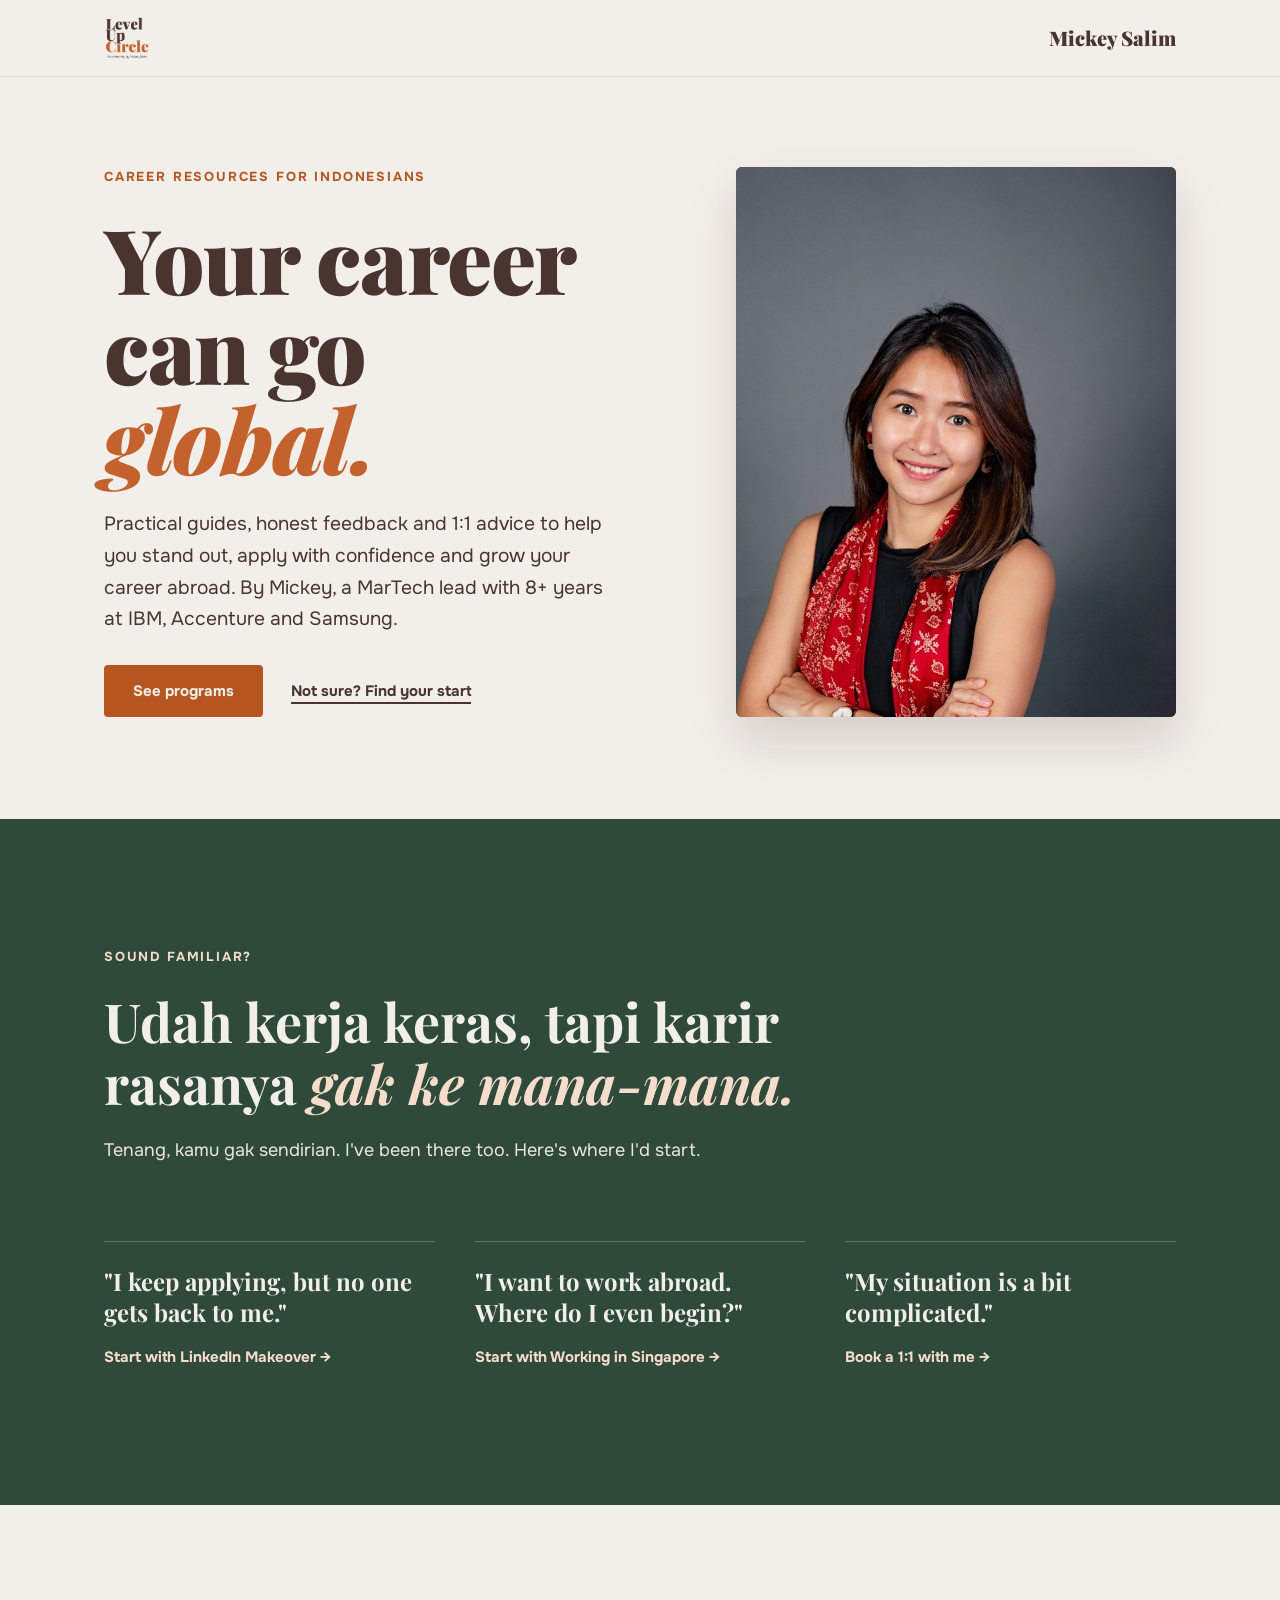
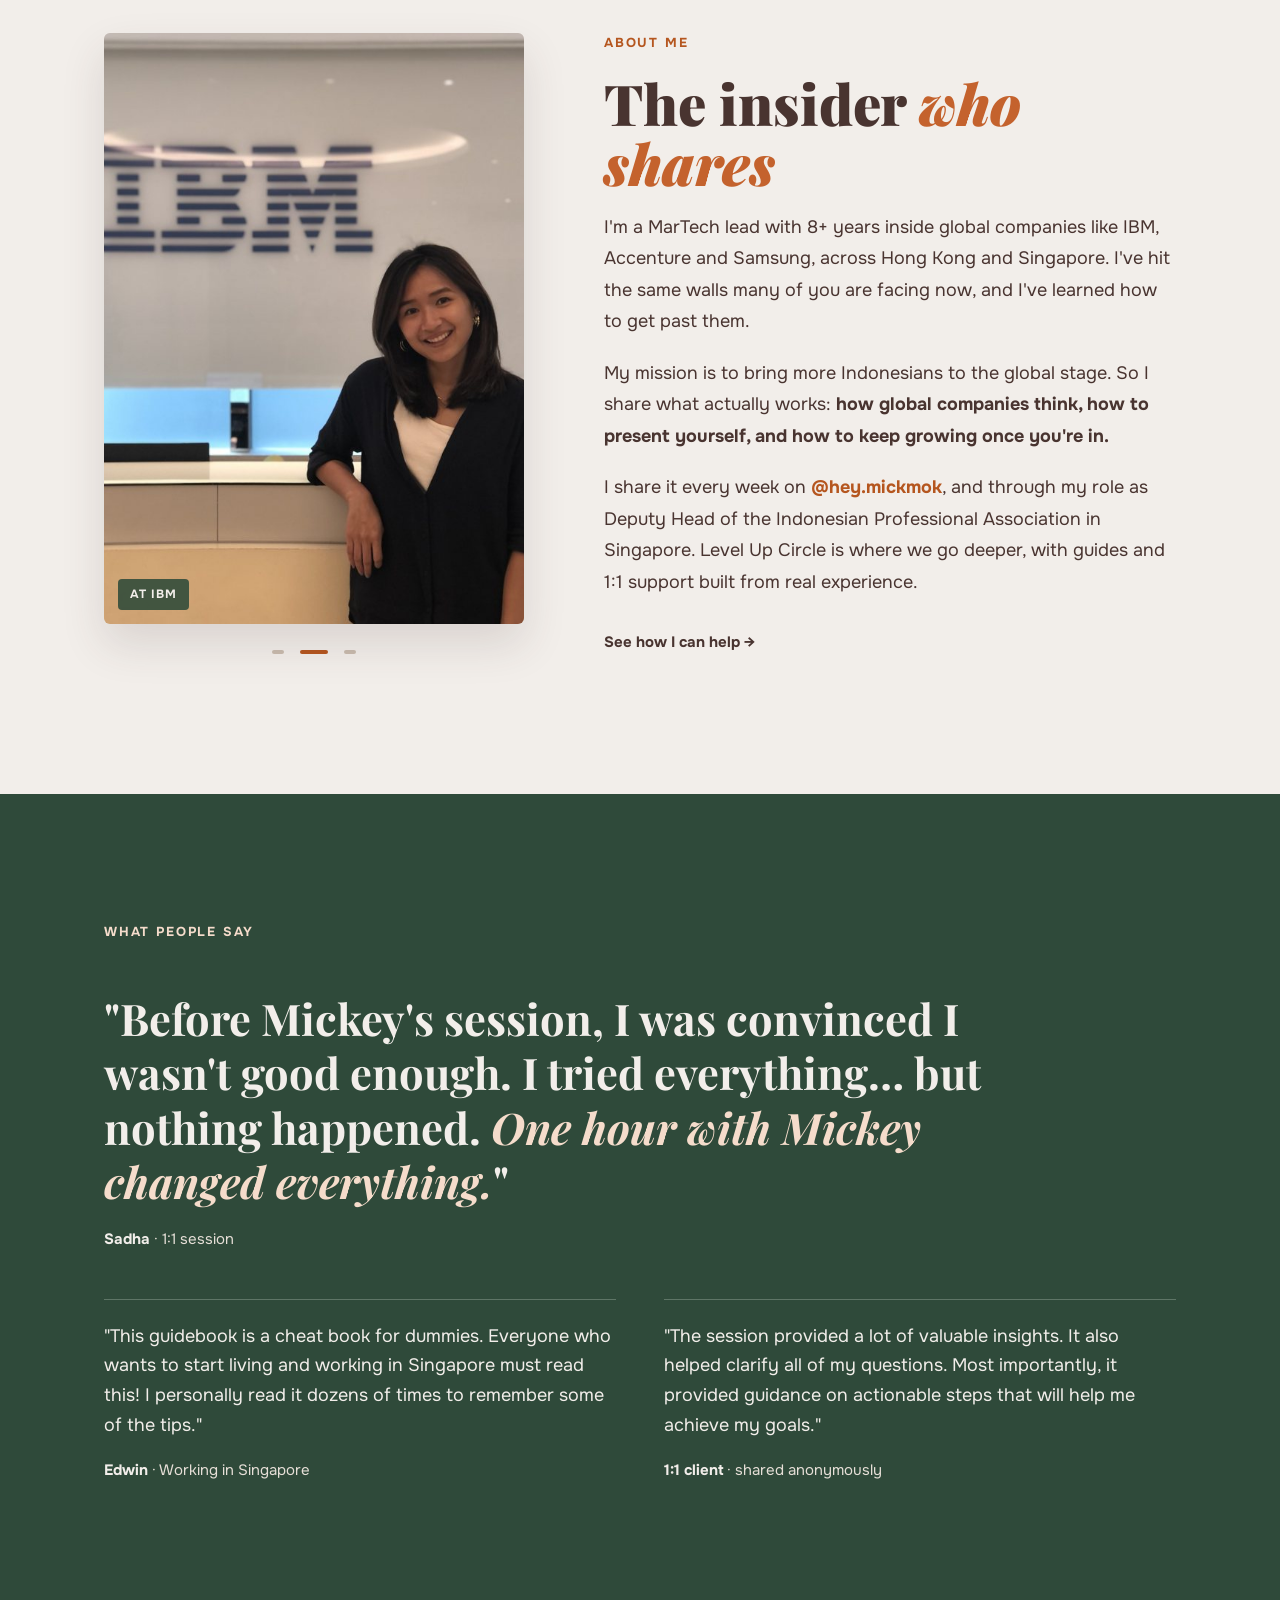
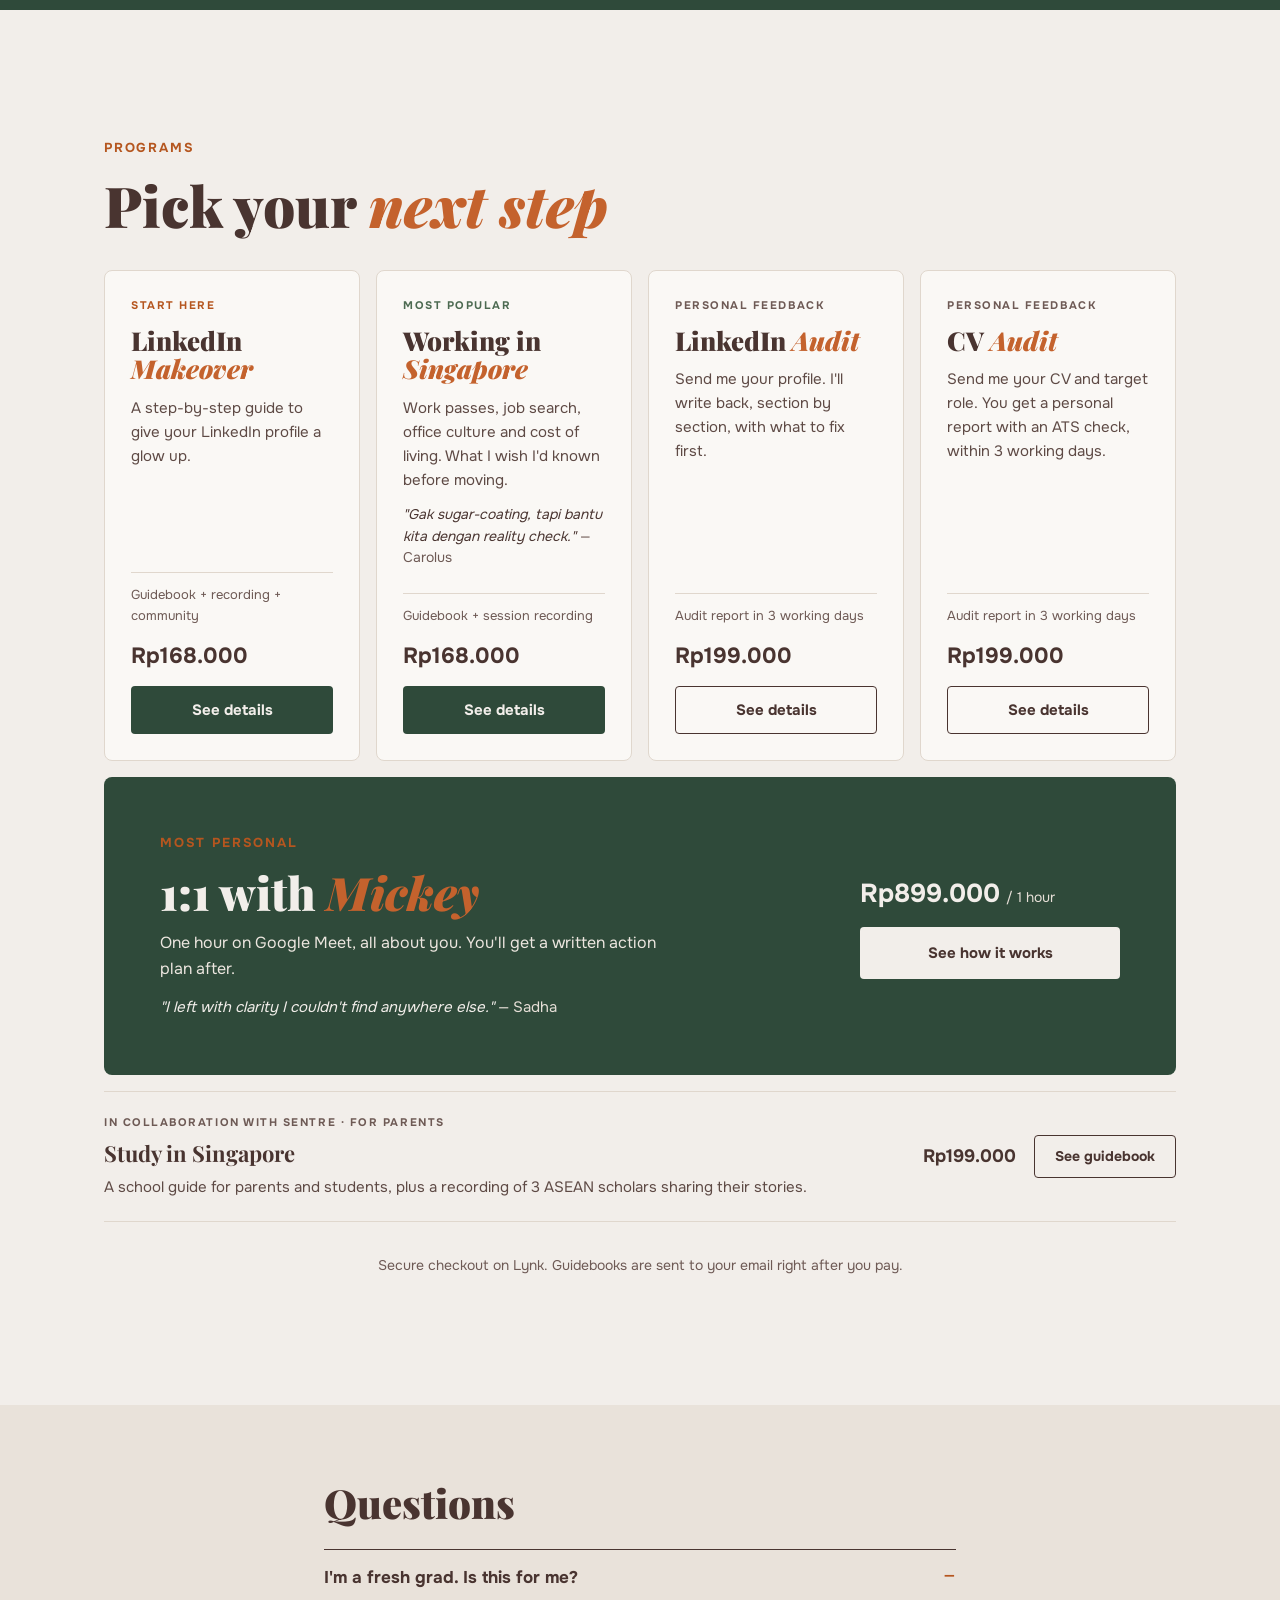
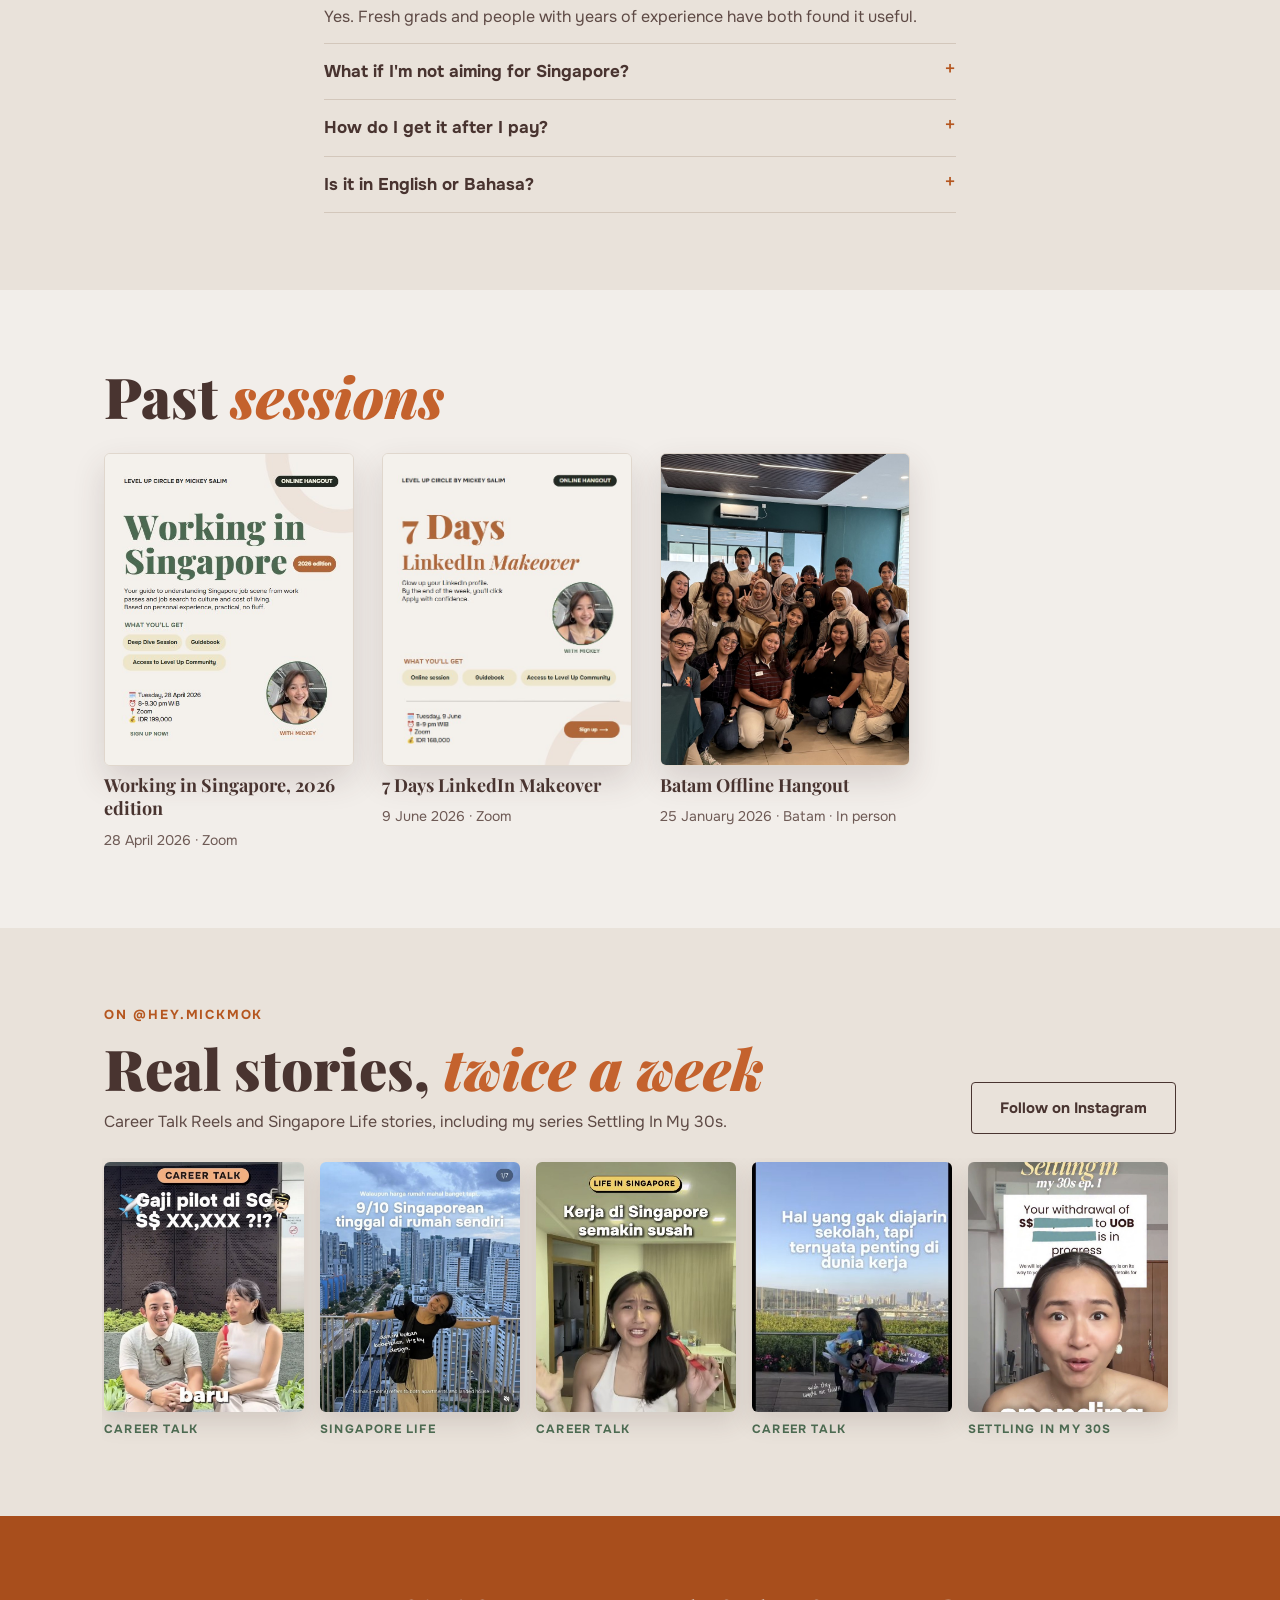
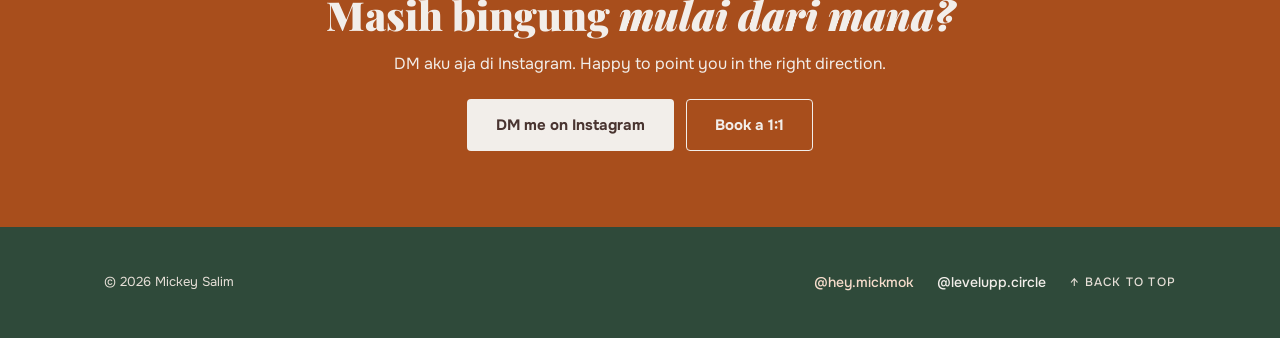
==== commit c8037880: "Logo top left, name top right, no header button Header now shows the Level Up Circle logo (original " ====
--- a/index.html
+++ b/index.html
@@ -22,8 +22,8 @@
 
 <nav class="nav" aria-label="Main">
   <div class="wrap">
-    <a href="#top" class="brand"><span class="brand__name">Mickey Salim</span><span class="brand__sub">Level Up Circle</span></a>
-    <a href="programs/one-on-one.html" class="btn btn--dark nav__cta">Book a 1:1</a>
+    <a href="#top" class="brand" aria-label="Level Up Circle, back to top"><img class="brand__logo" src="/assets/img/level-up-circle-logo.png" alt="Level Up Circle" width="516" height="493"></a>
+    <a href="#about" class="nav__name">Mickey Salim</a>
   </div>
 </nav>
 
@@ -318,7 +318,7 @@
 
 <footer class="footer">
   <div class="wrap">
-    <div class="footer__brand"><img src="/assets/img/level-up-circle-logo-light.png" alt="Level Up Circle, a community by Mickey Salim" width="516" height="493" loading="lazy"><span>© 2026 Mickey Salim</span></div>
+    <div class="footer__brand"><span>© 2026 Mickey Salim</span></div>
     <div class="footer__links">
       <a class="ig-main" href="https://instagram.com/hey.mickmok" target="_blank" rel="noopener">@hey.mickmok</a>
       <a href="https://instagram.com/levelupp.circle" target="_blank" rel="noopener">@levelupp.circle</a>
--- a/assets/css/styles.css
+++ b/assets/css/styles.css
@@ -80,16 +80,11 @@
 /* ---------- Nav ---------- */
 .nav { position: sticky; top: 0; z-index: 20; background: var(--bg); border-bottom: 1px solid var(--line); }
 .nav .wrap { display: flex; align-items: center; justify-content: space-between; gap: 16px; padding-top: 12px; padding-bottom: 12px; }
-.brand { display: flex; align-items: baseline; gap: 10px; text-decoration: none; min-width: 0; }
-.brand__name { font-family: var(--serif); font-weight: 900; font-size: 20px; white-space: nowrap; }
-.brand__sub { font-size: 11px; font-weight: 700; letter-spacing: 0.14em; text-transform: uppercase; color: var(--sage); white-space: nowrap; }
-.nav__cta { padding: 13px 20px; font-size: 13px; white-space: nowrap; }
-.nav__back { font-weight: 700; font-size: 14px; text-decoration: none; padding: 12px 0; white-space: nowrap; }
-@media (max-width: 560px) {
-  .brand { flex-direction: column; align-items: flex-start; gap: 2px; }
-  .brand__name { font-size: 18px; line-height: 1.1; }
-  .brand__sub { font-size: 10px; }
-}
+.brand { display: flex; align-items: center; text-decoration: none; }
+.brand__logo { height: 44px; width: auto; }
+.nav__name { font-family: var(--serif); font-weight: 900; font-size: 20px; text-decoration: none; white-space: nowrap; padding: 10px 0; }
+.nav__name:hover { color: var(--terra-btn); }
+@media (max-width: 560px) { .brand__logo { height: 38px; } .nav__name { font-size: 18px; } }
 
 /* ---------- Hero ---------- */
 .hero { padding: clamp(40px, 7vw, 112px) 0 clamp(56px, 8vw, 120px); }
@@ -252,8 +247,7 @@
 /* ---------- Footer ---------- */
 .footer { background: var(--sage-dark); color: var(--on-dark); }
 .footer .wrap { display: flex; flex-wrap: wrap; align-items: center; justify-content: space-between; gap: 16px 32px; padding-top: 32px; padding-bottom: 32px; }
-.footer__brand { display: flex; align-items: center; gap: 20px; }
-.footer__brand img { width: 84px; height: auto; }
+.footer__brand { display: flex; align-items: center; }
 .footer__brand span { font-size: 13px; color: var(--on-dark-3); }
 .footer__links { display: flex; flex-wrap: wrap; align-items: center; gap: 4px 24px; font-size: 14px; font-weight: 500; }
 .footer__links a { text-decoration: none; padding: 12px 0; }
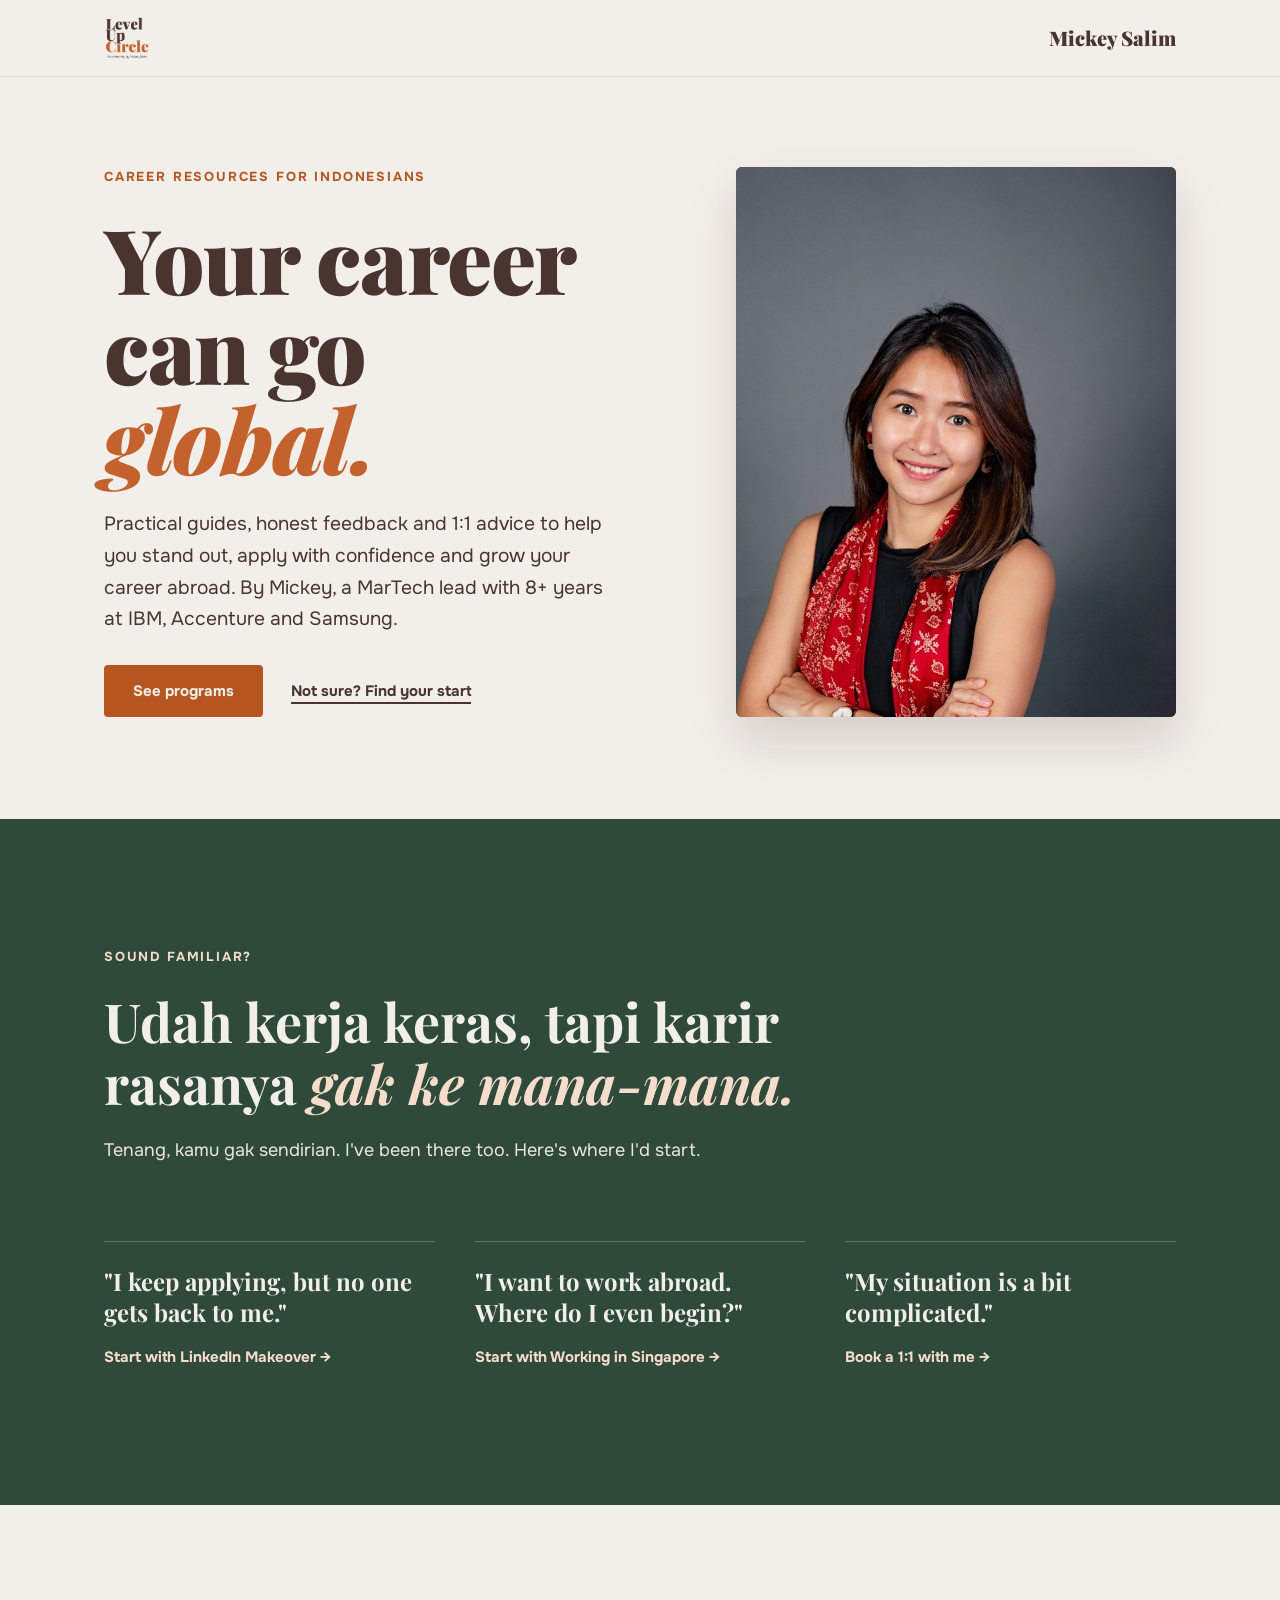
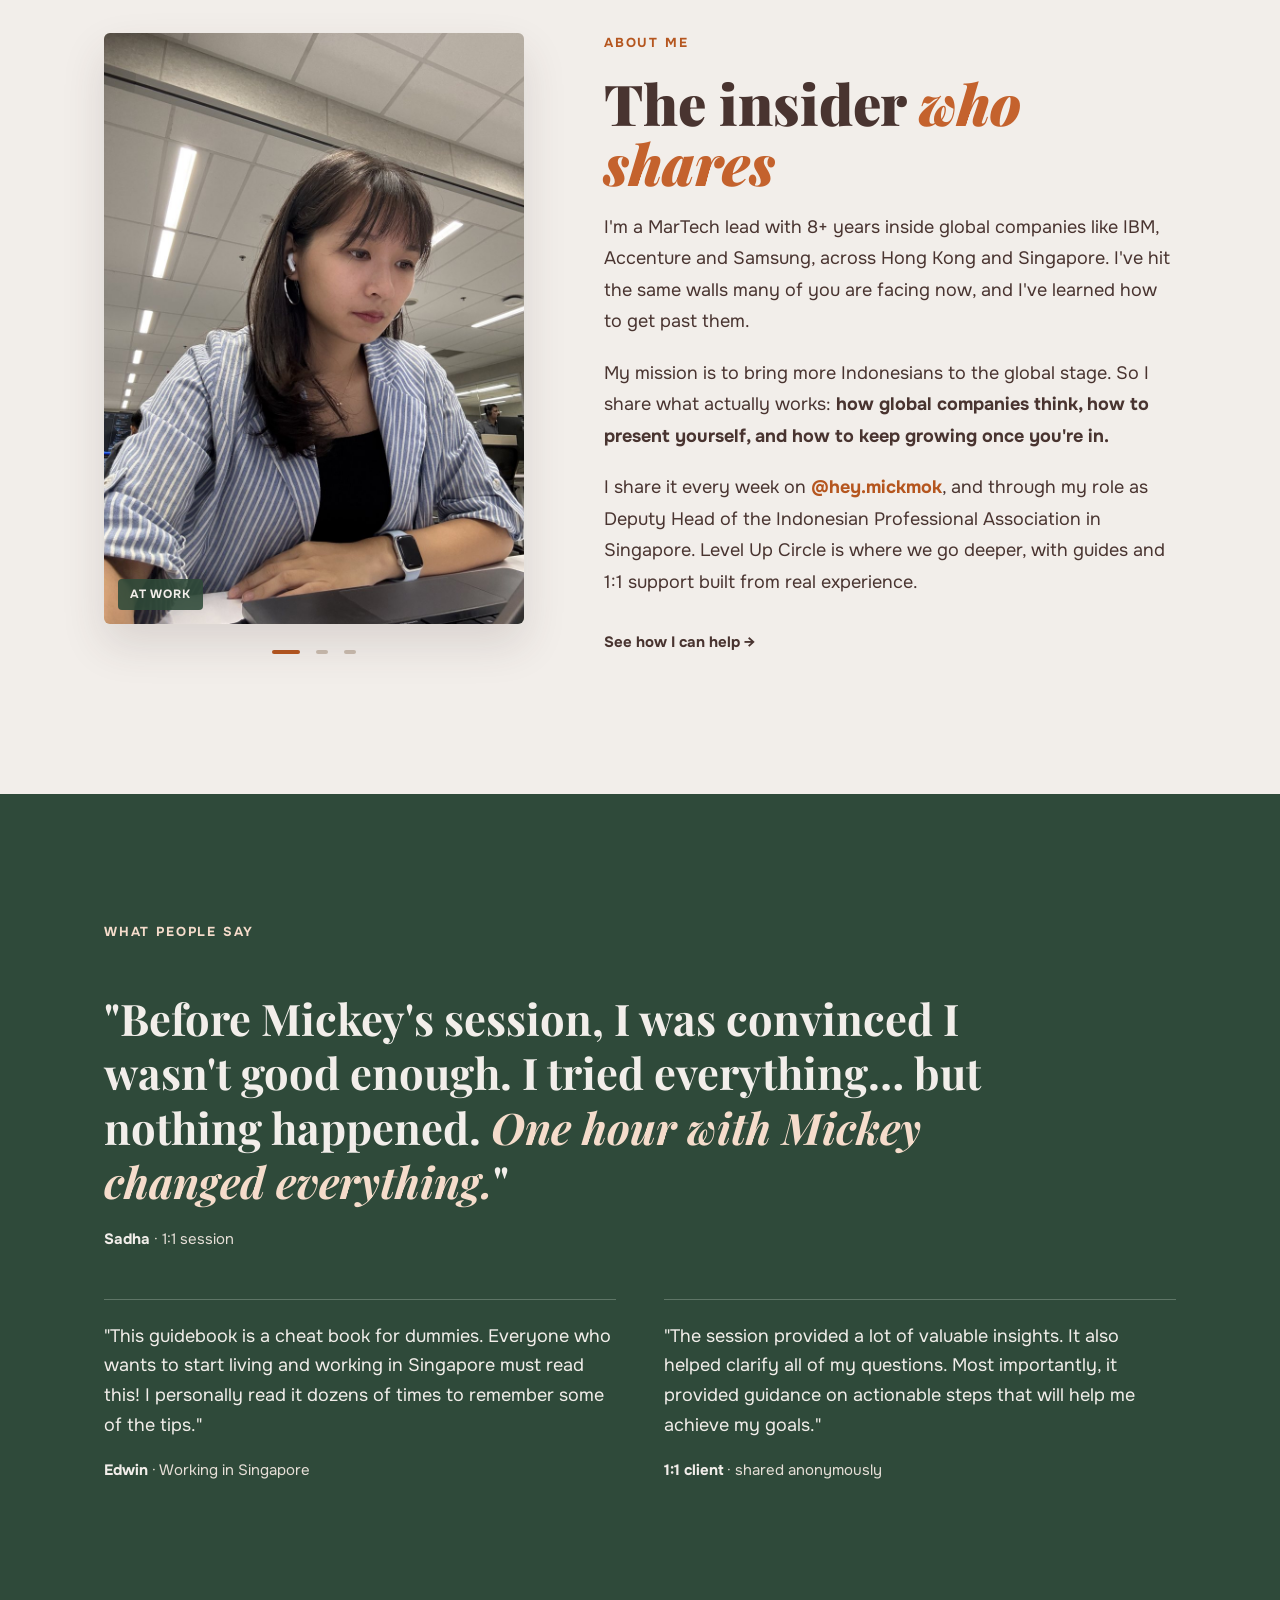
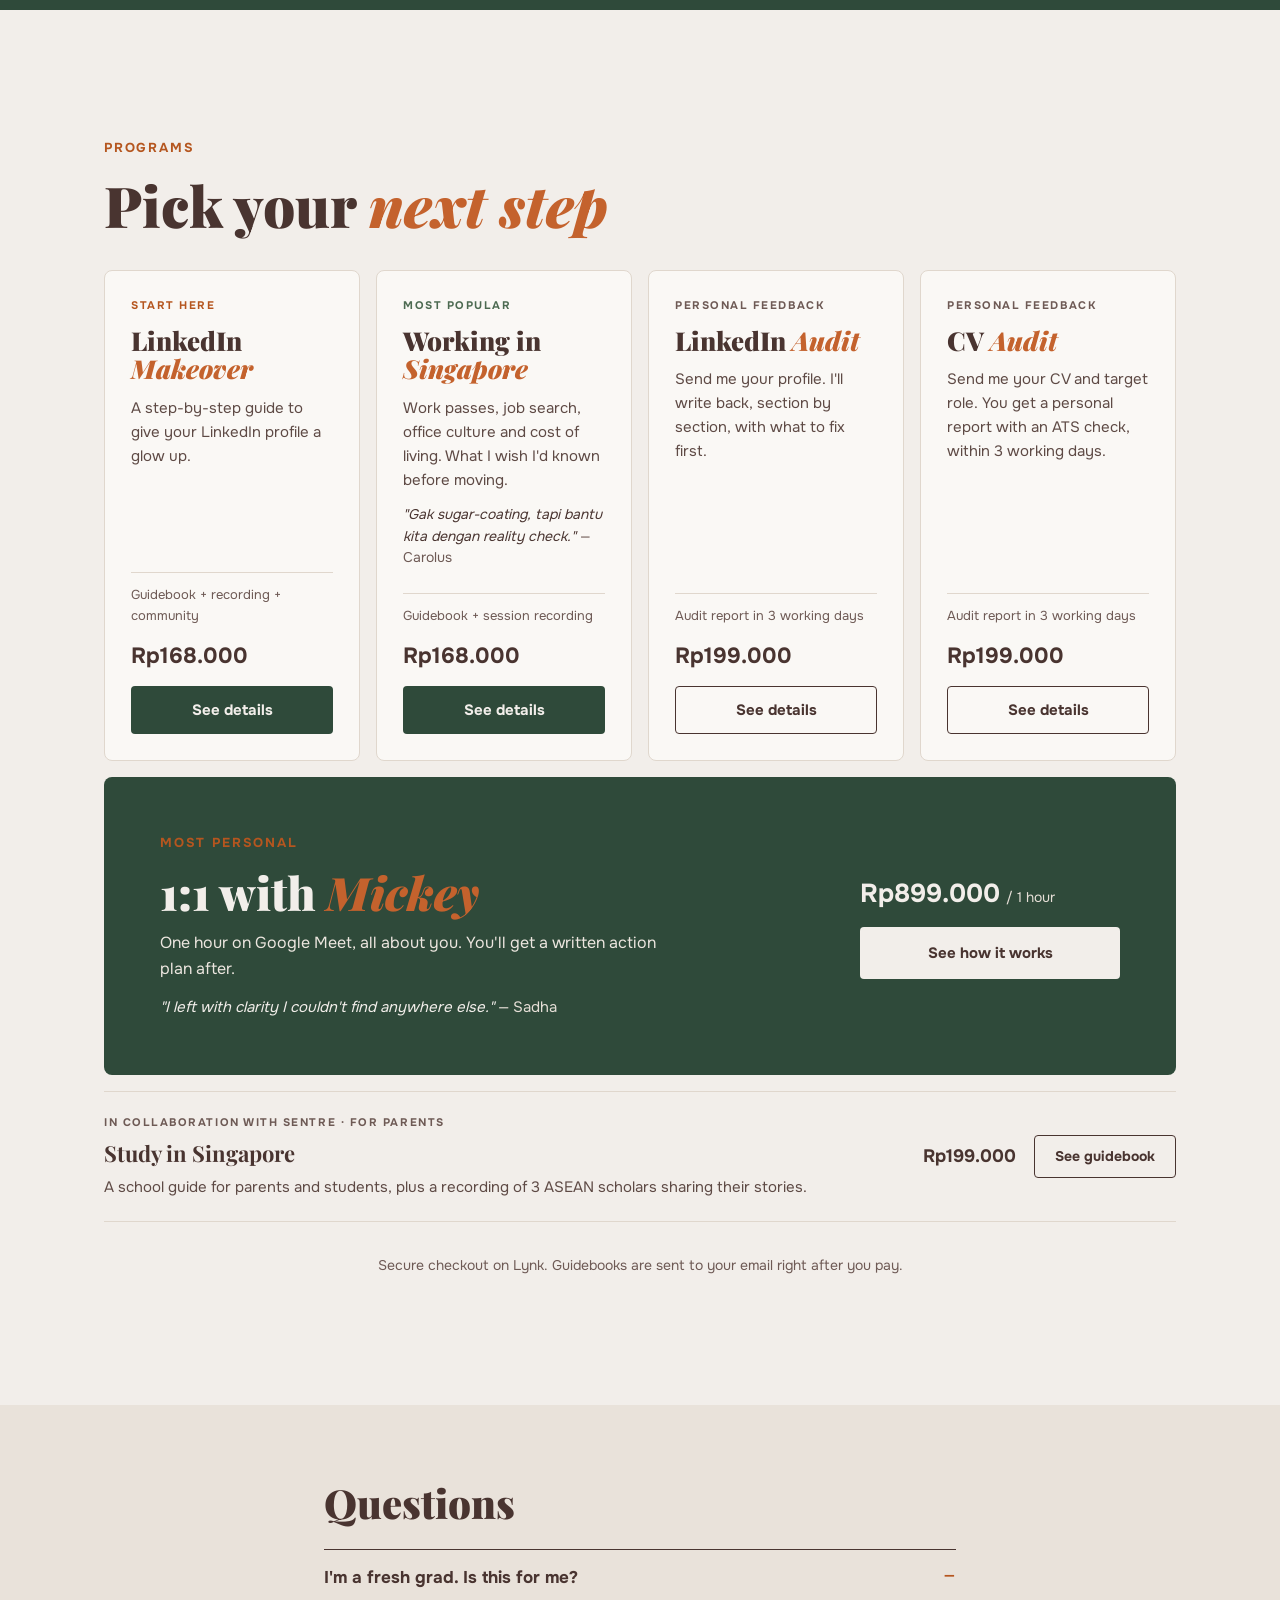
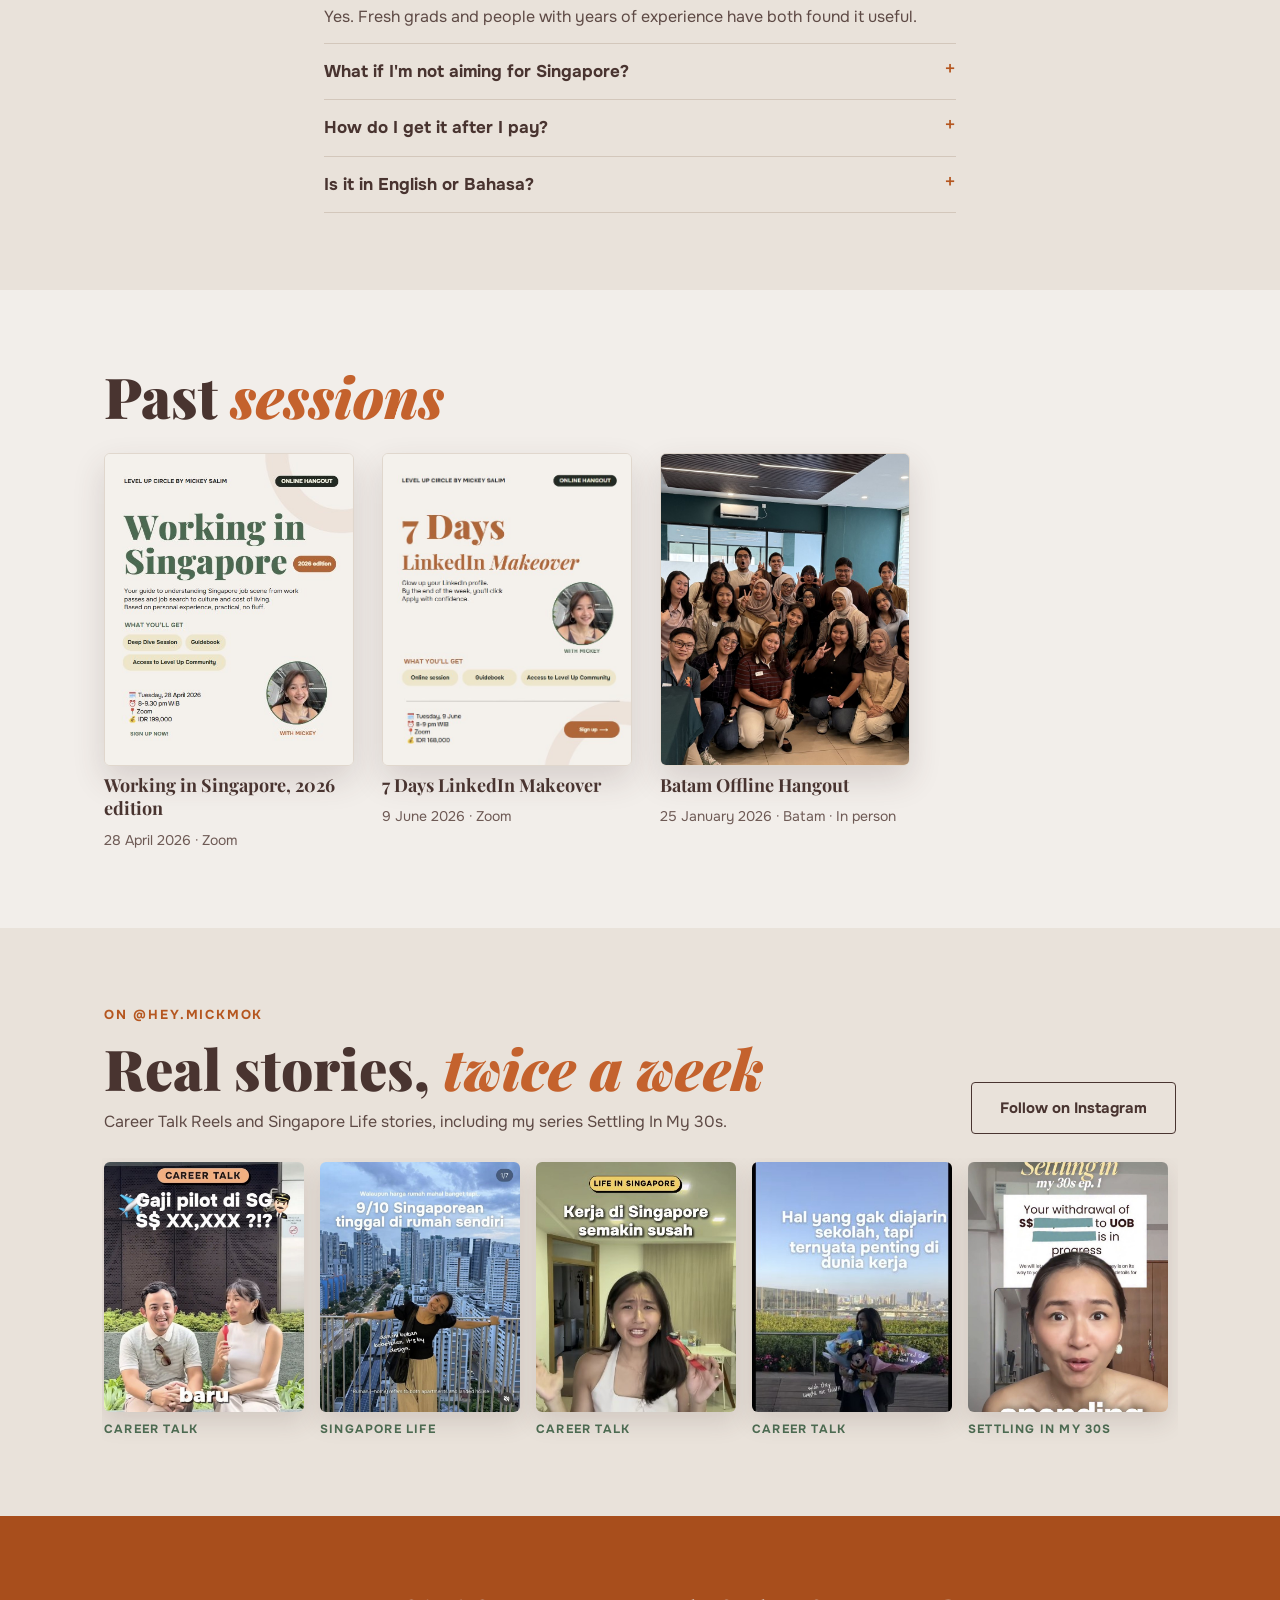
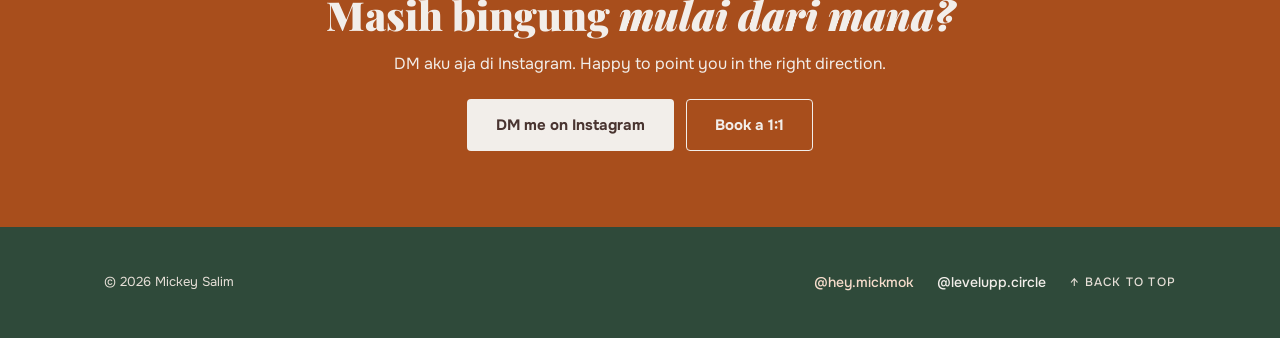
==== commit ea7d9282: "Make style updates show immediately Browsers were holding on to an old copy of styles.css for up to " ====
--- a/index.html
+++ b/index.html
@@ -16,7 +16,7 @@
 <link rel="preconnect" href="https://fonts.googleapis.com">
 <link rel="preconnect" href="https://fonts.gstatic.com" crossorigin>
 <link href="https://fonts.googleapis.com/css2?family=Playfair+Display:ital,wght@0,700;0,900;1,700;1,900&family=Onest:wght@400;500;700&display=swap" rel="stylesheet">
-<link rel="stylesheet" href="/assets/css/styles.css">
+<link rel="stylesheet" href="/assets/css/styles.css?v=72f43c08">
 </head>
 <body>
 
@@ -327,6 +327,6 @@
   </div>
 </footer>
 
-<script src="/assets/js/main.js" defer></script>
+<script src="/assets/js/main.js?v=72f43c08" defer></script>
 </body>
 </html>
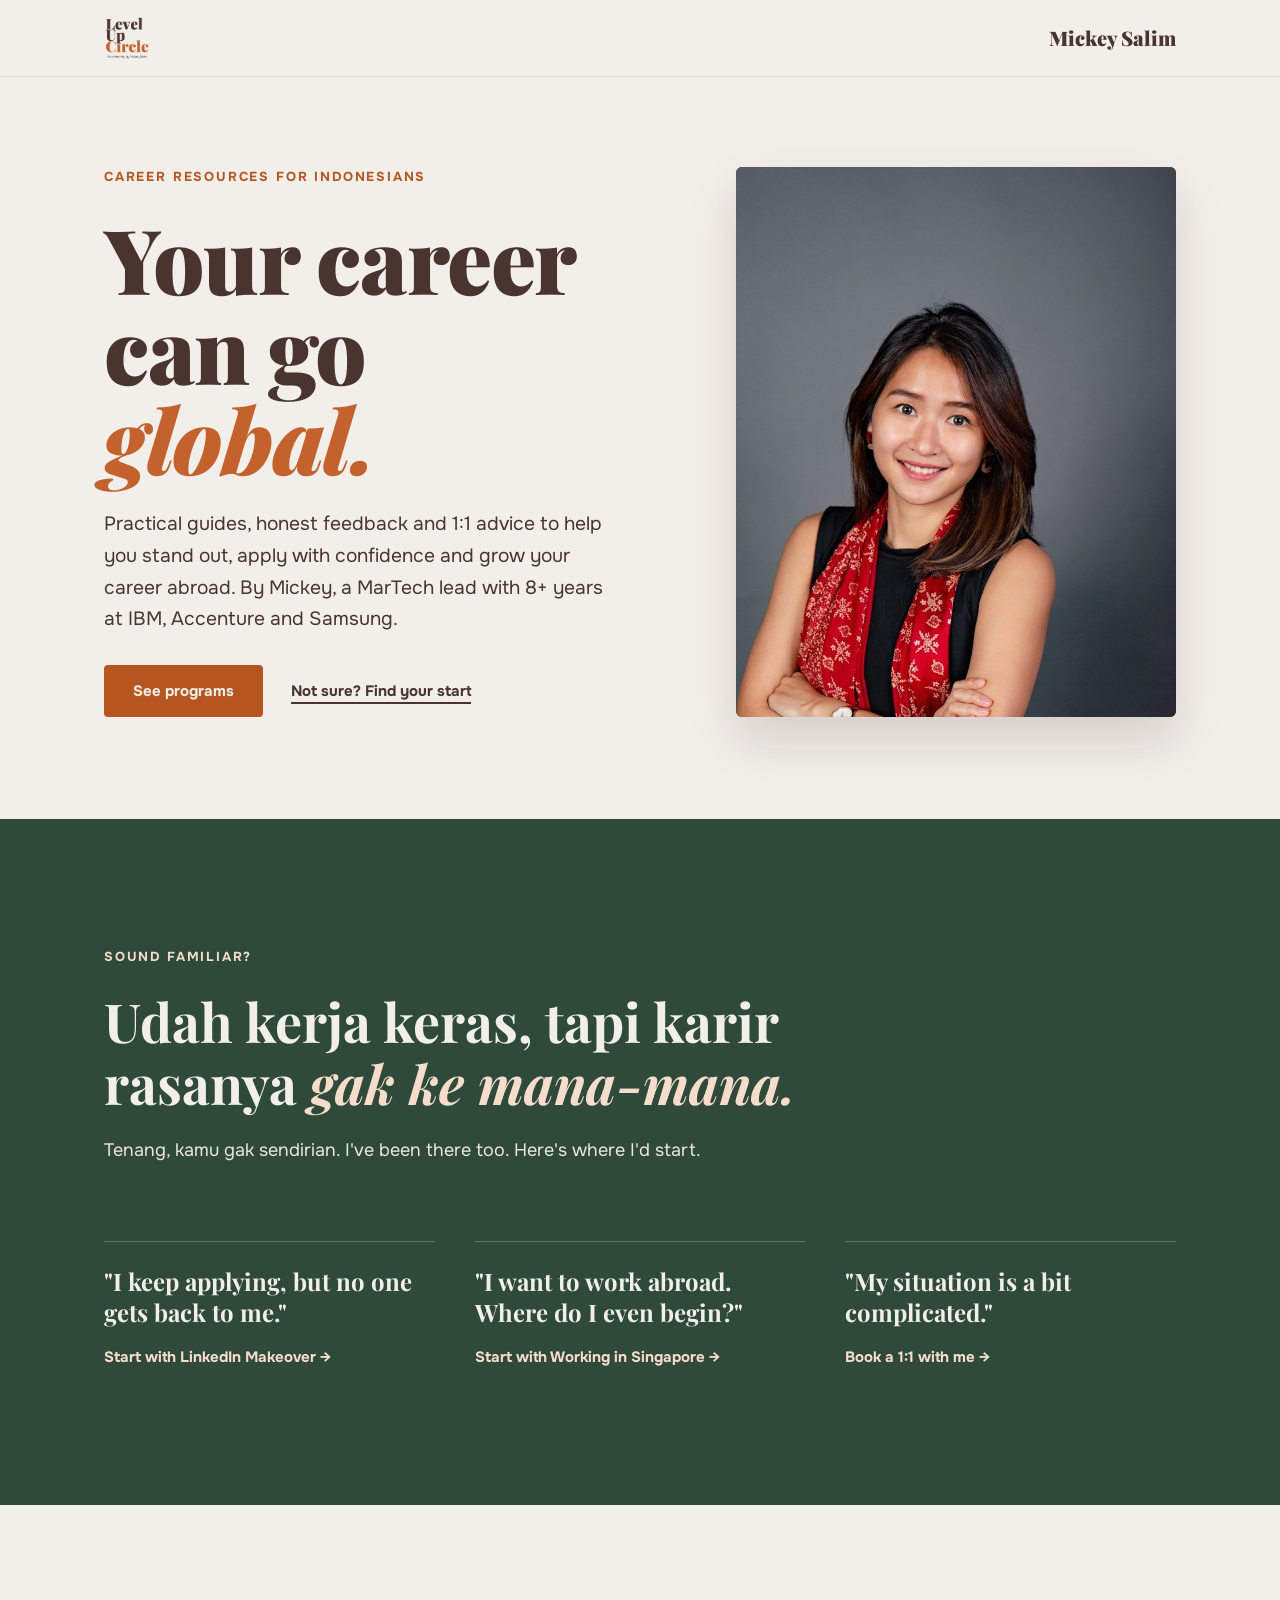
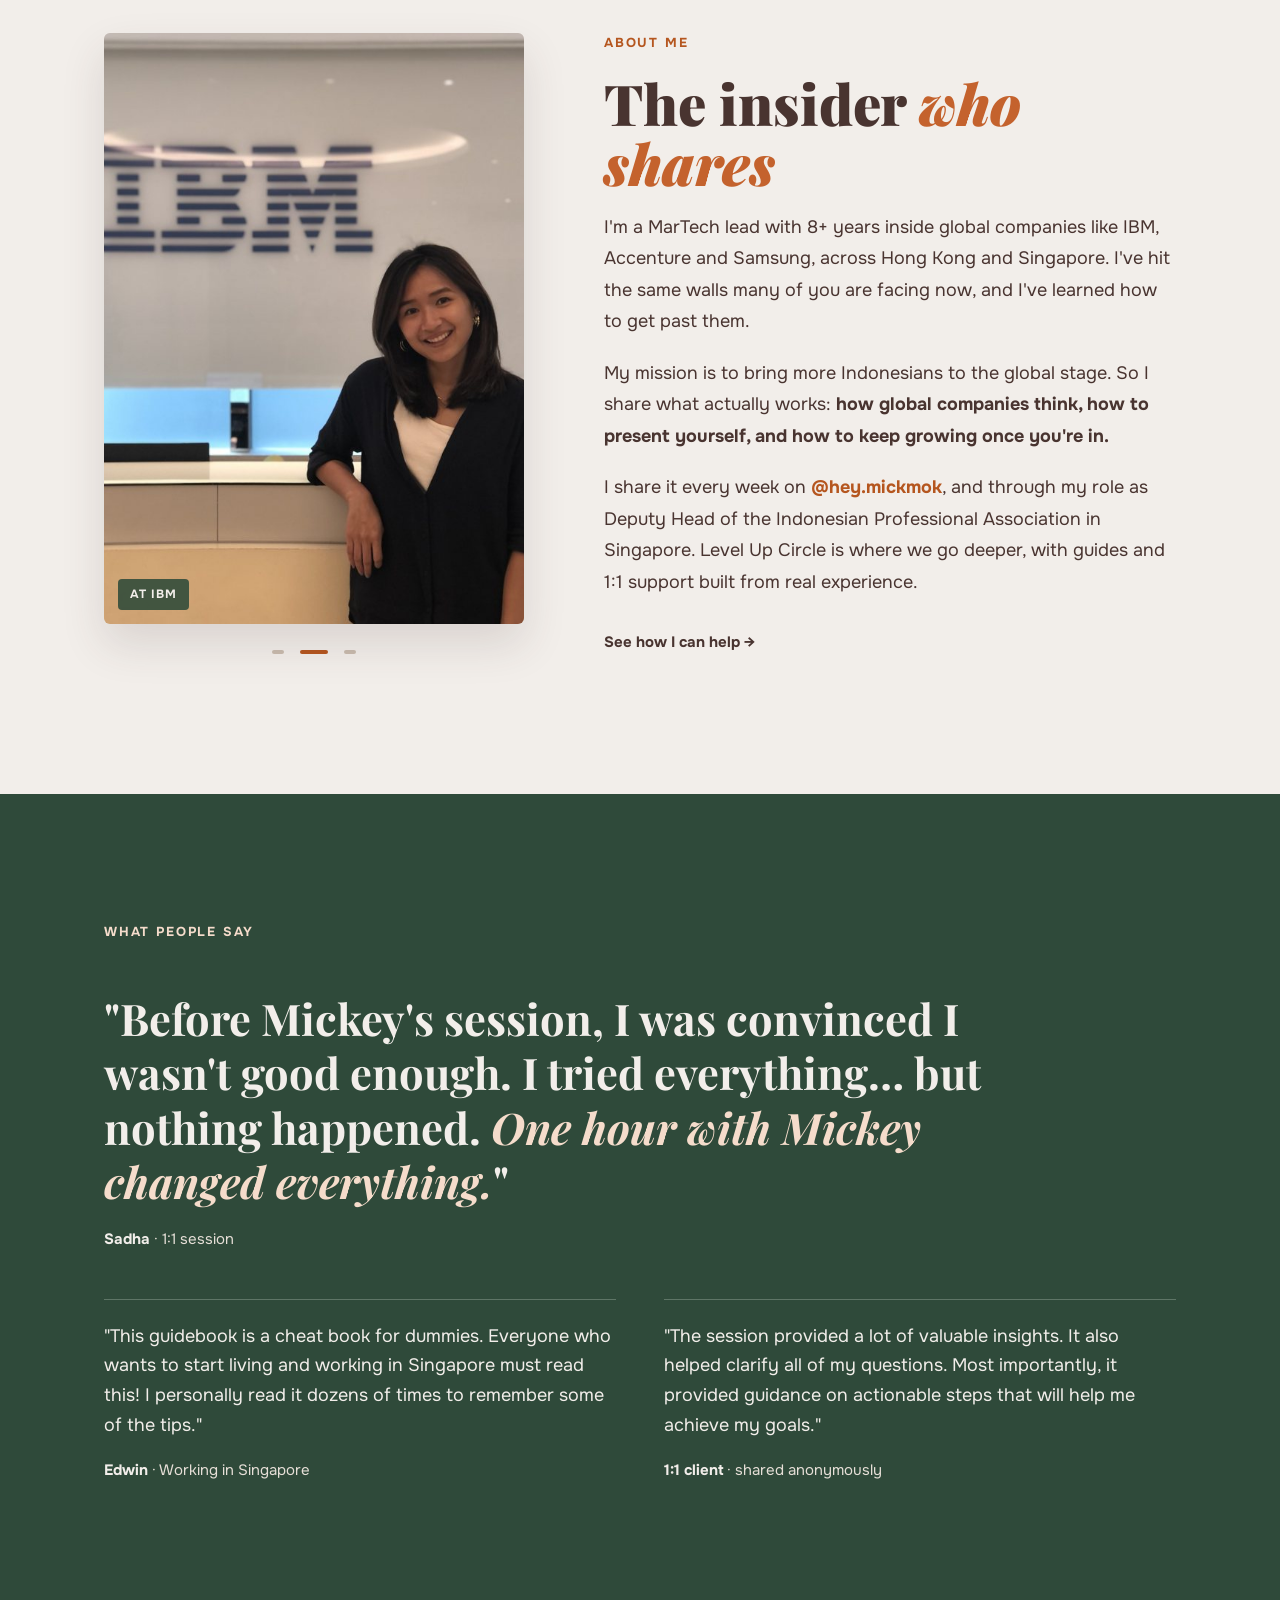
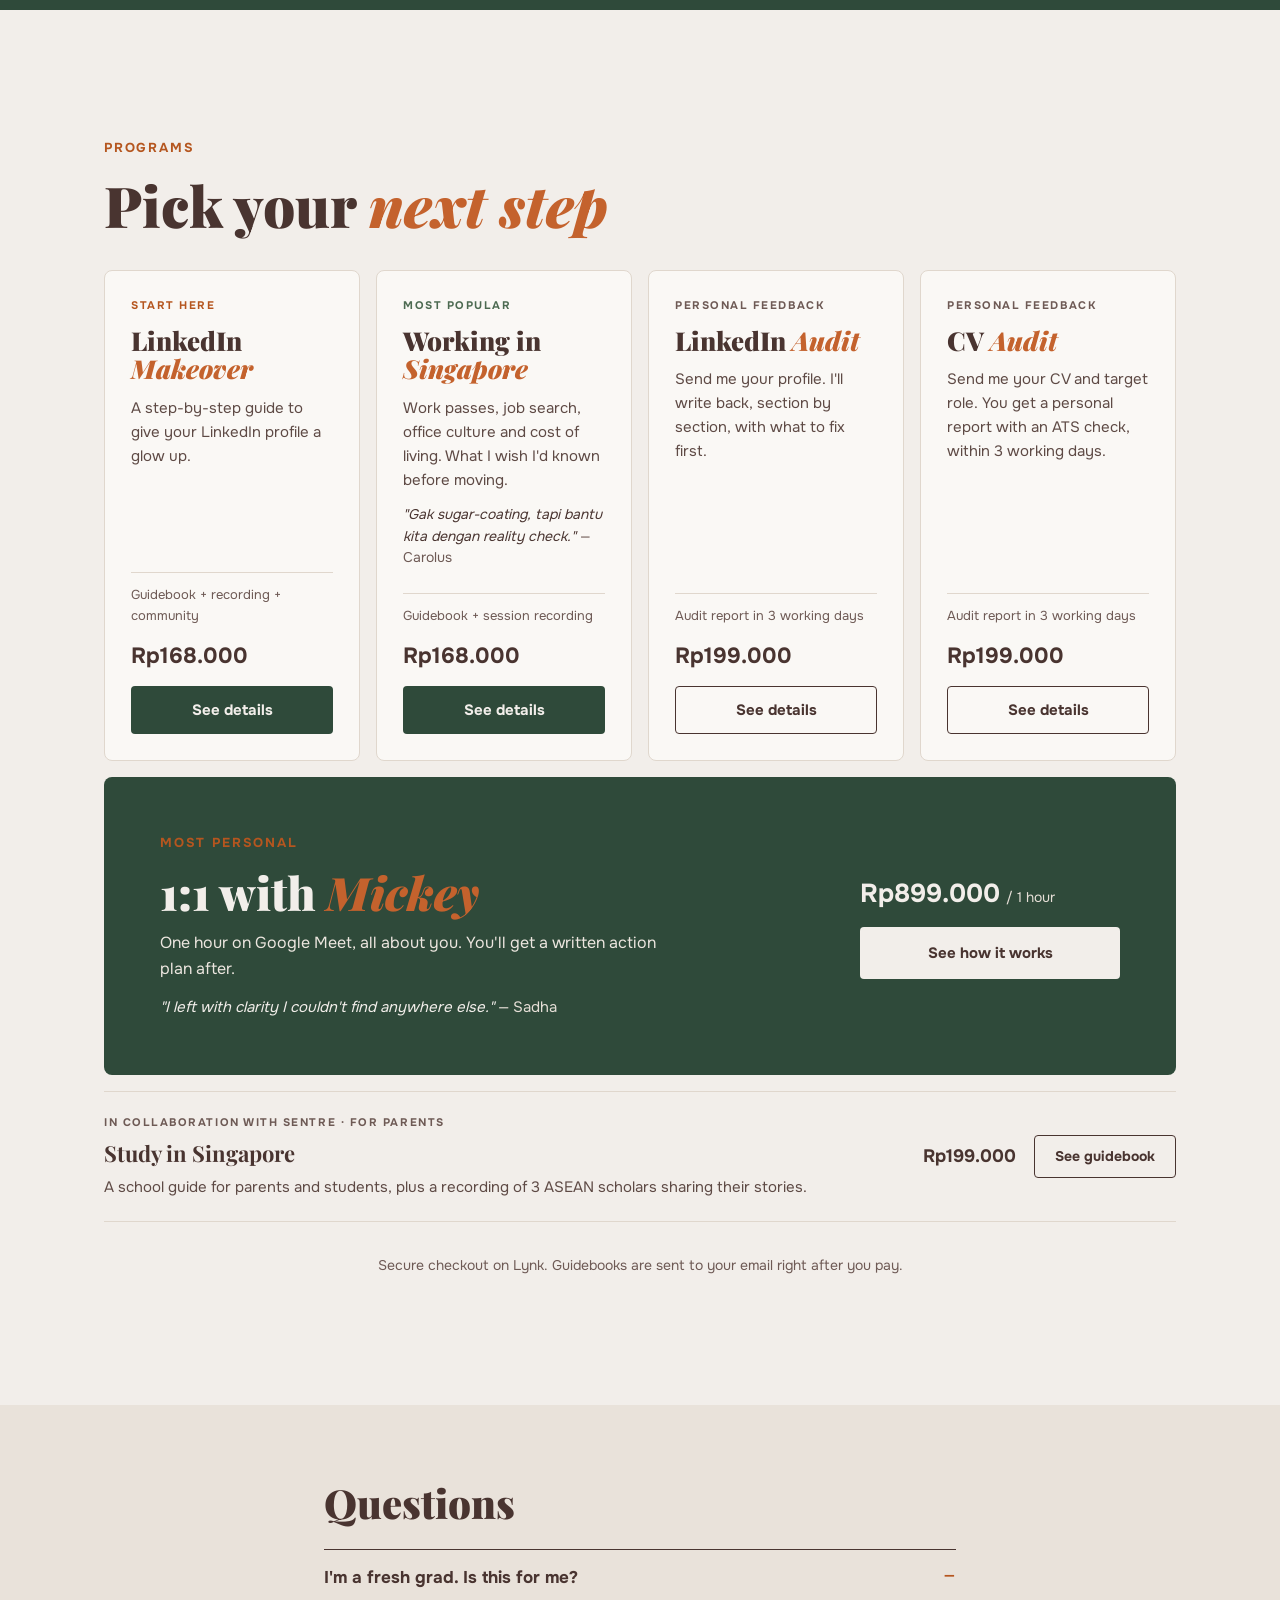
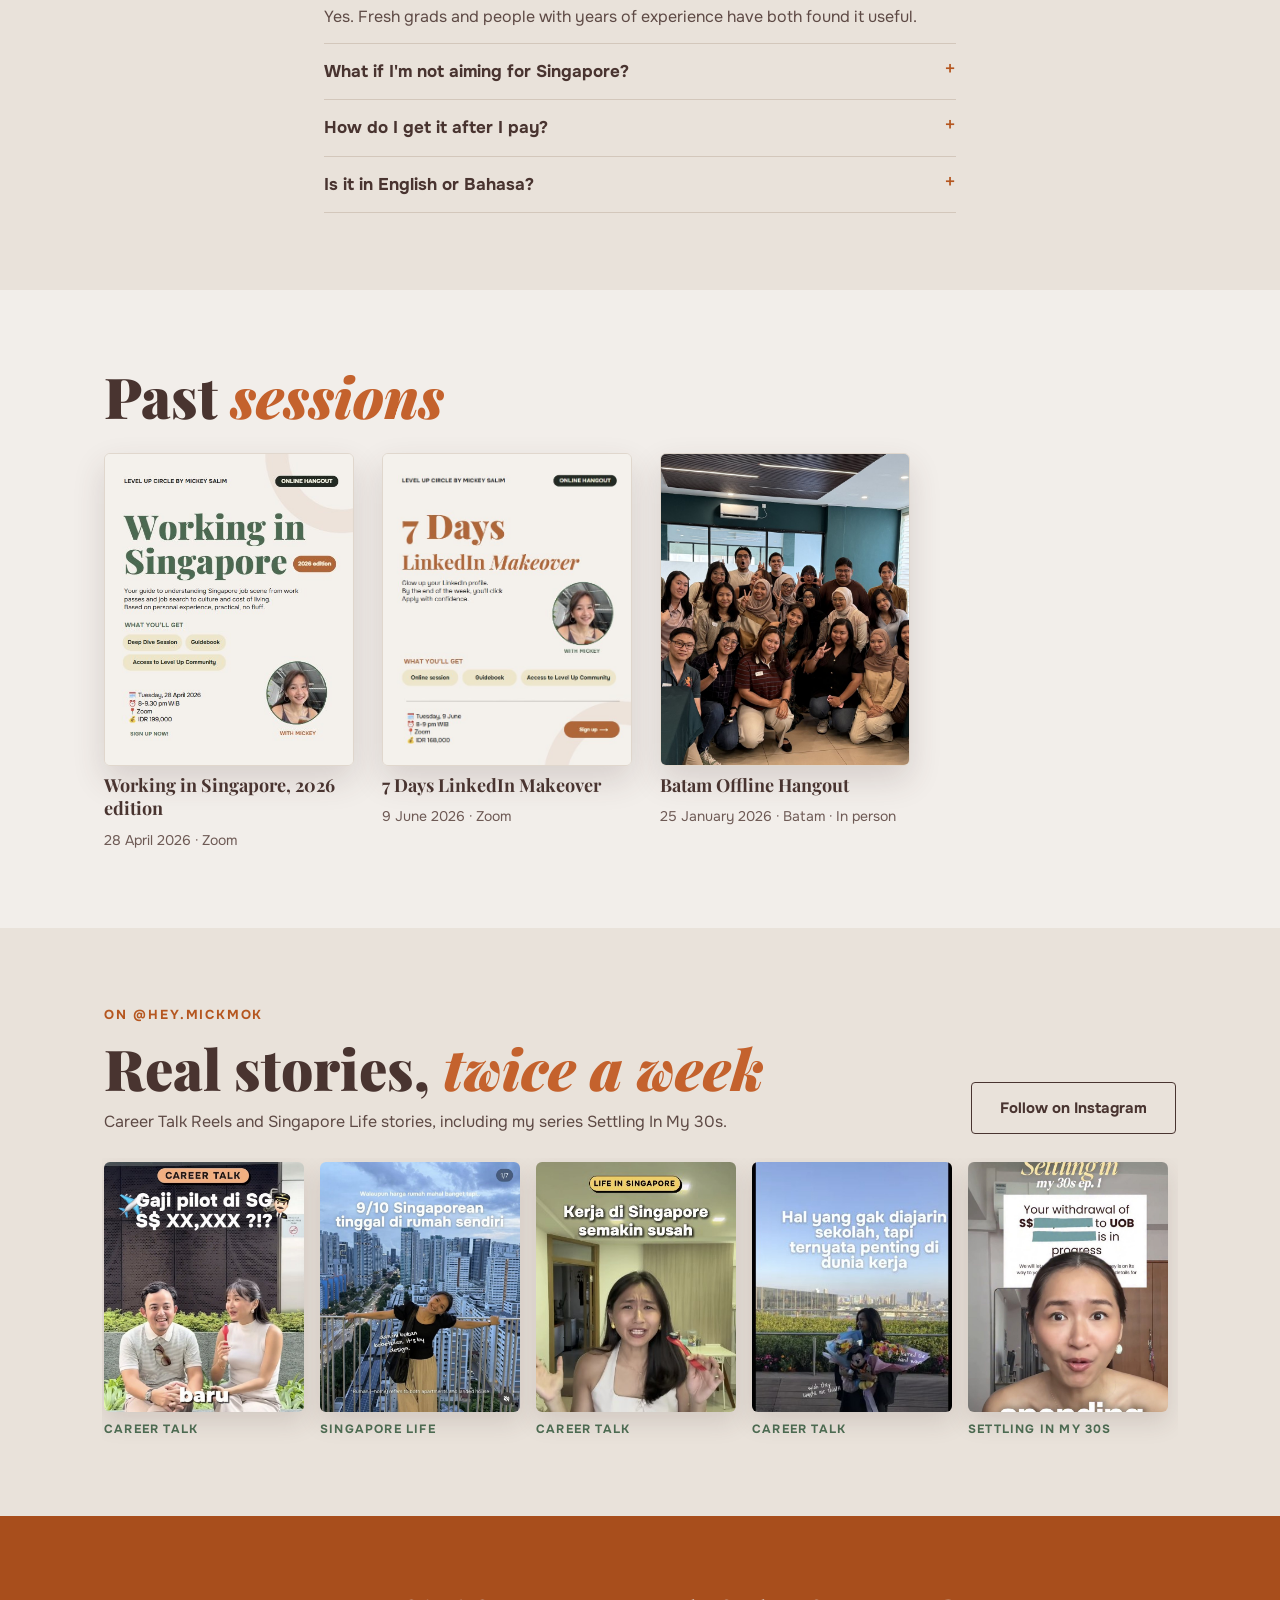
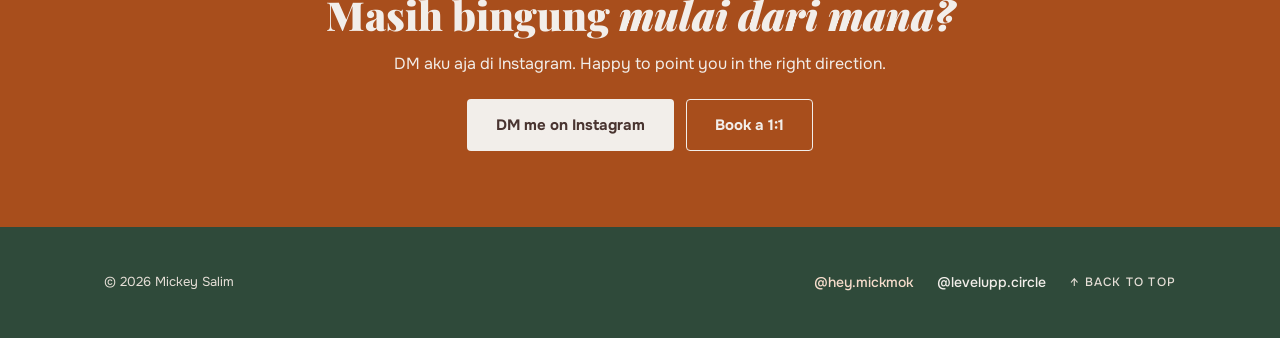
==== commit 903d00f5: "Product pages: drop the quote, hide two labels on phones Removes Mickey's pull quote from the top of" ====
--- a/index.html
+++ b/index.html
@@ -16,7 +16,7 @@
 <link rel="preconnect" href="https://fonts.googleapis.com">
 <link rel="preconnect" href="https://fonts.gstatic.com" crossorigin>
 <link href="https://fonts.googleapis.com/css2?family=Playfair+Display:ital,wght@0,700;0,900;1,700;1,900&family=Onest:wght@400;500;700&display=swap" rel="stylesheet">
-<link rel="stylesheet" href="/assets/css/styles.css?v=72f43c08">
+<link rel="stylesheet" href="/assets/css/styles.css?v=202c8b41">
 </head>
 <body>
 
@@ -327,6 +327,6 @@
   </div>
 </footer>
 
-<script src="/assets/js/main.js?v=72f43c08" defer></script>
+<script src="/assets/js/main.js?v=202c8b41" defer></script>
 </body>
 </html>
--- a/assets/css/styles.css
+++ b/assets/css/styles.css
@@ -276,6 +276,7 @@
 .buycard .btn { padding: 17px 24px; font-size: 16px; }
 .buy__note { display: flex; align-items: center; gap: 8px; font-size: 13px; color: var(--muted); }
 @media (max-width: 860px) { .pdp-hero .wrap { grid-template-columns: 1fr; } }
+@media (max-width: 640px) { .why__head .eyebrow, .get__head .eyebrow { display: none; } }
 
 .why .wrap { display: grid; grid-template-columns: 1fr 1.3fr; gap: 24px 80px; }
 .why__head { display: flex; flex-direction: column; gap: 16px; }
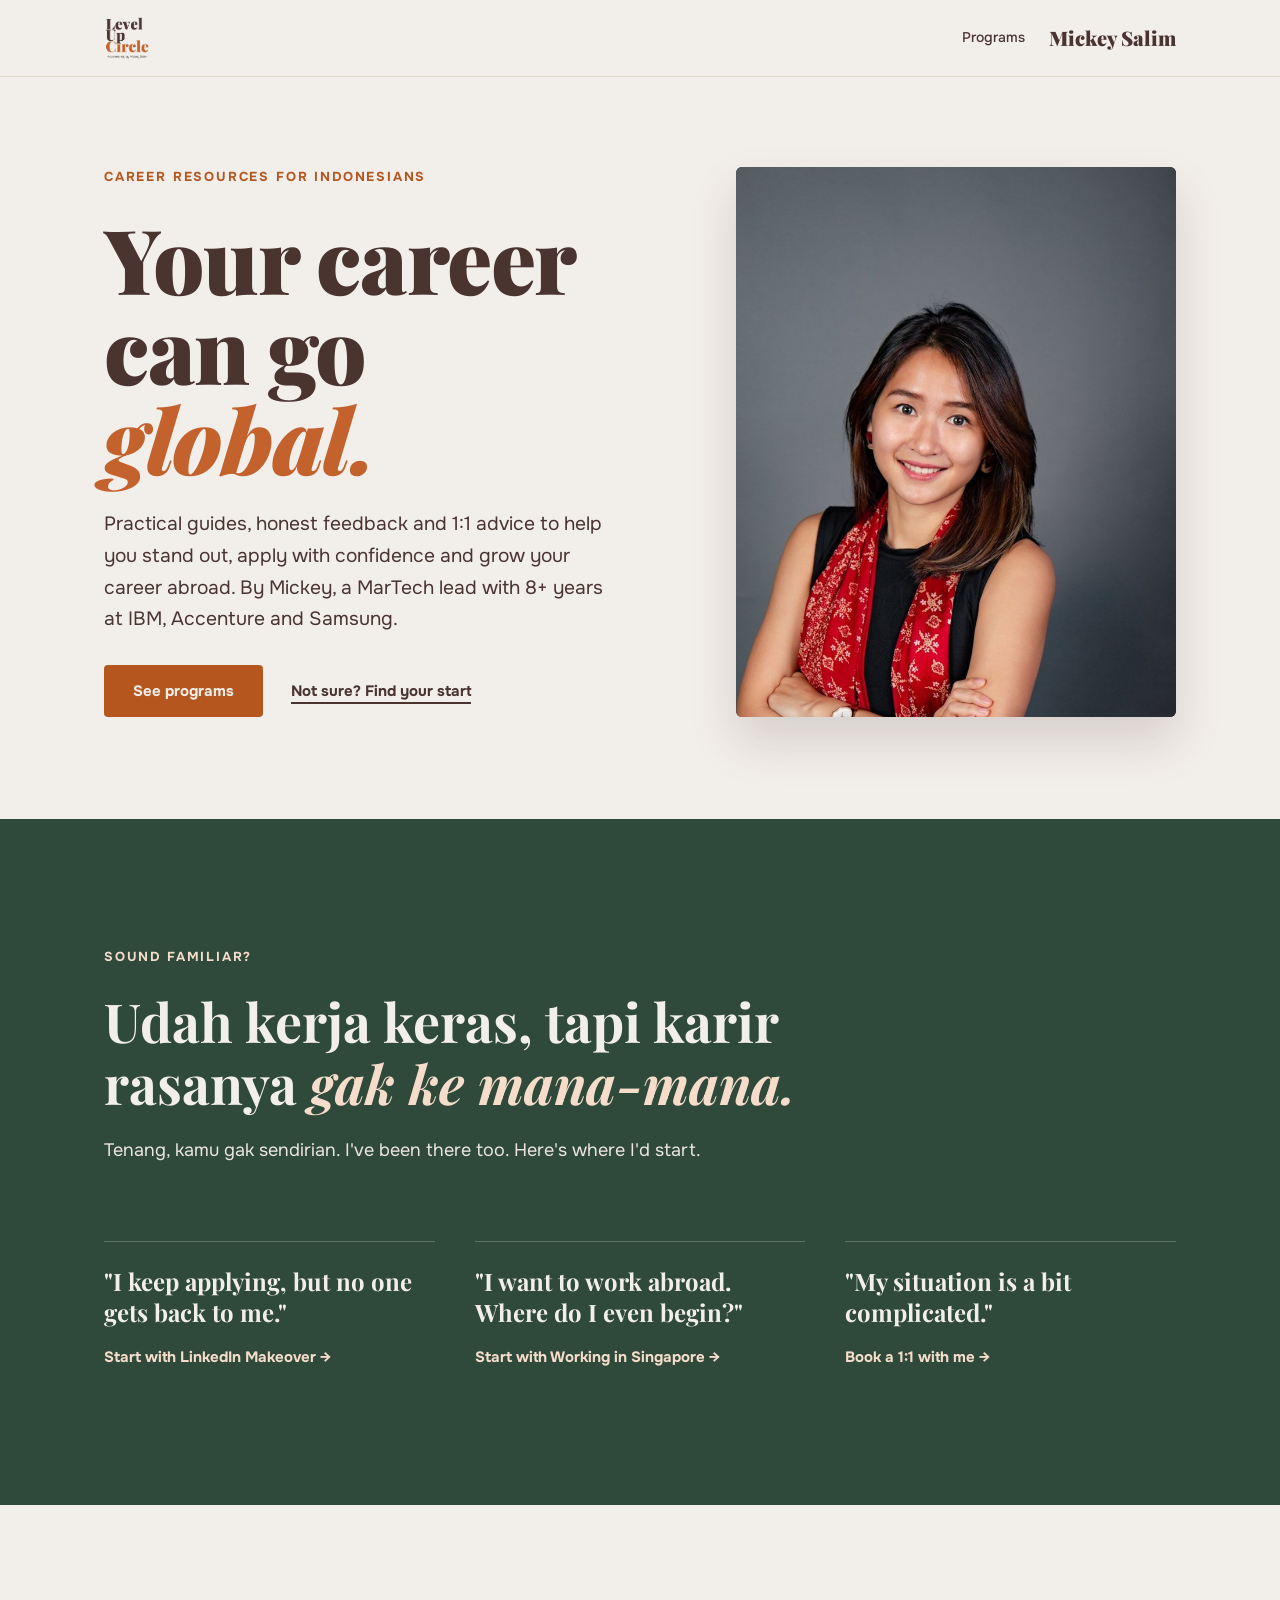
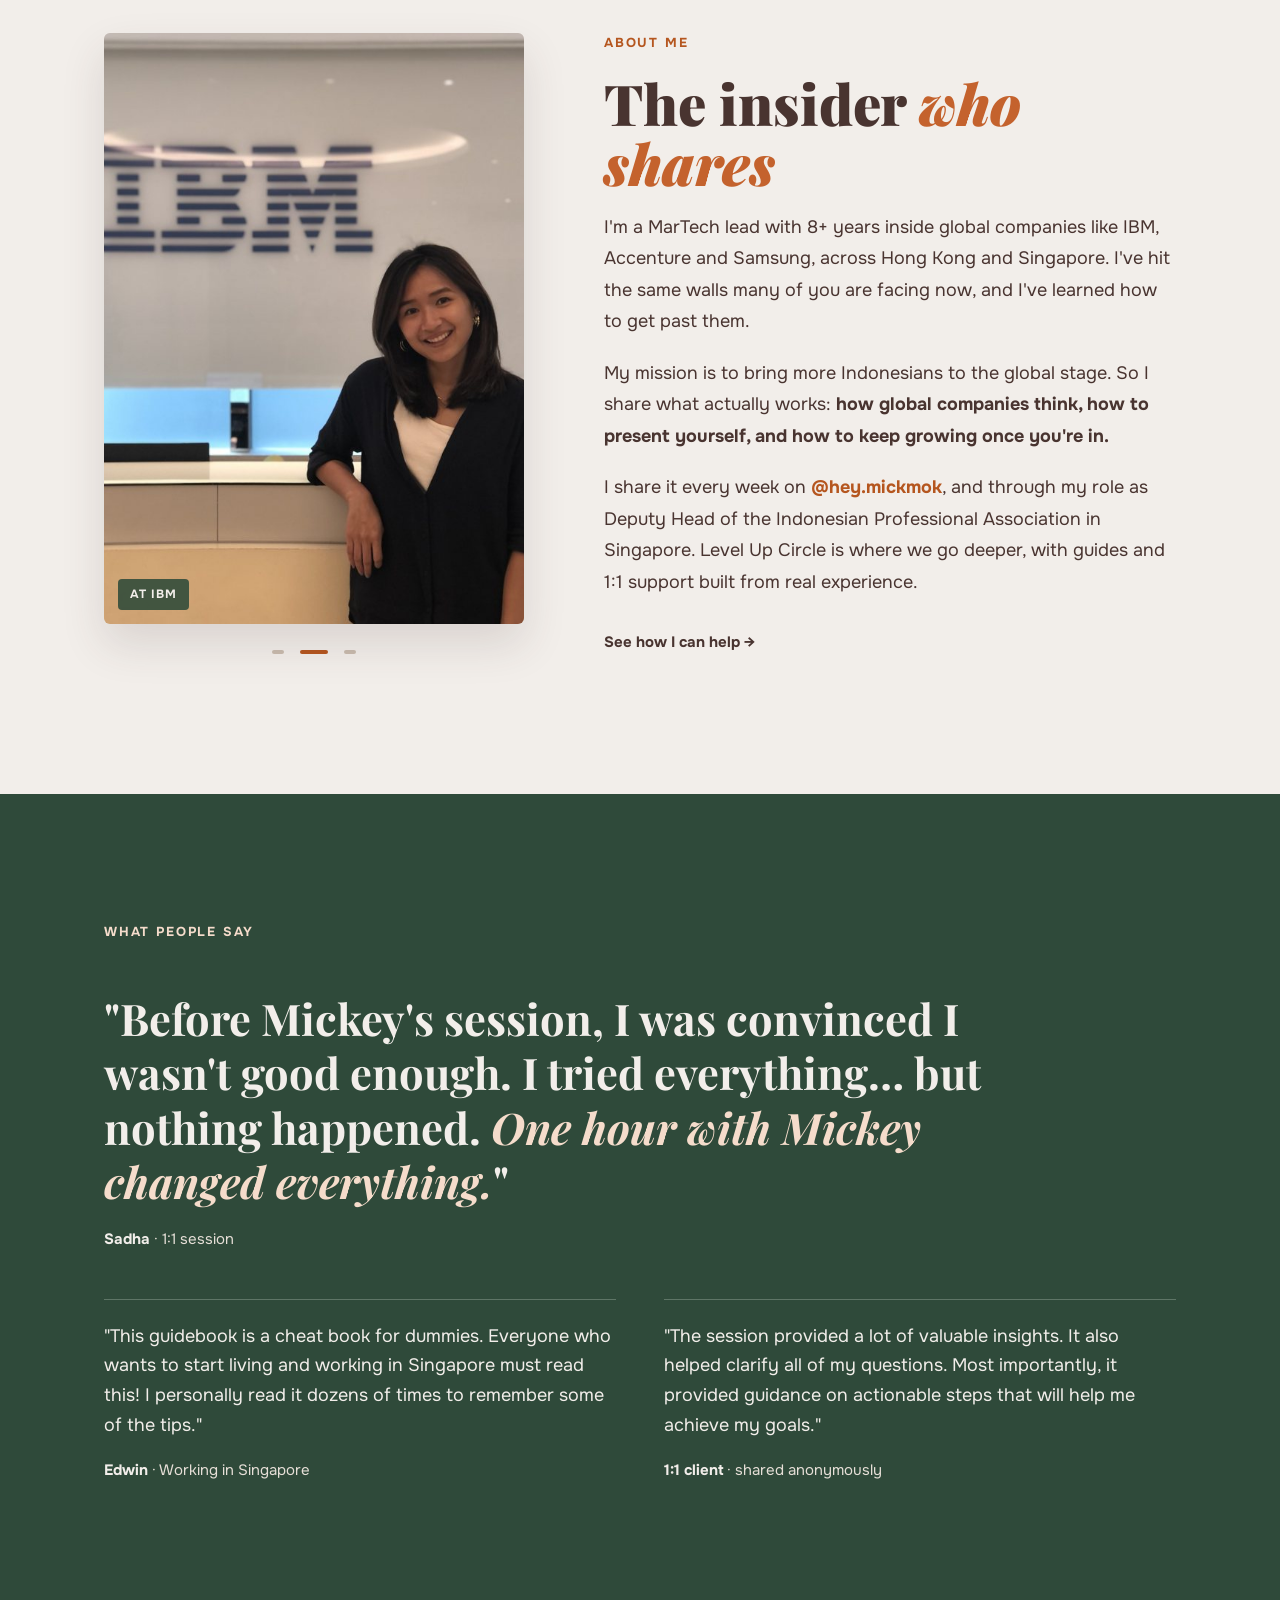
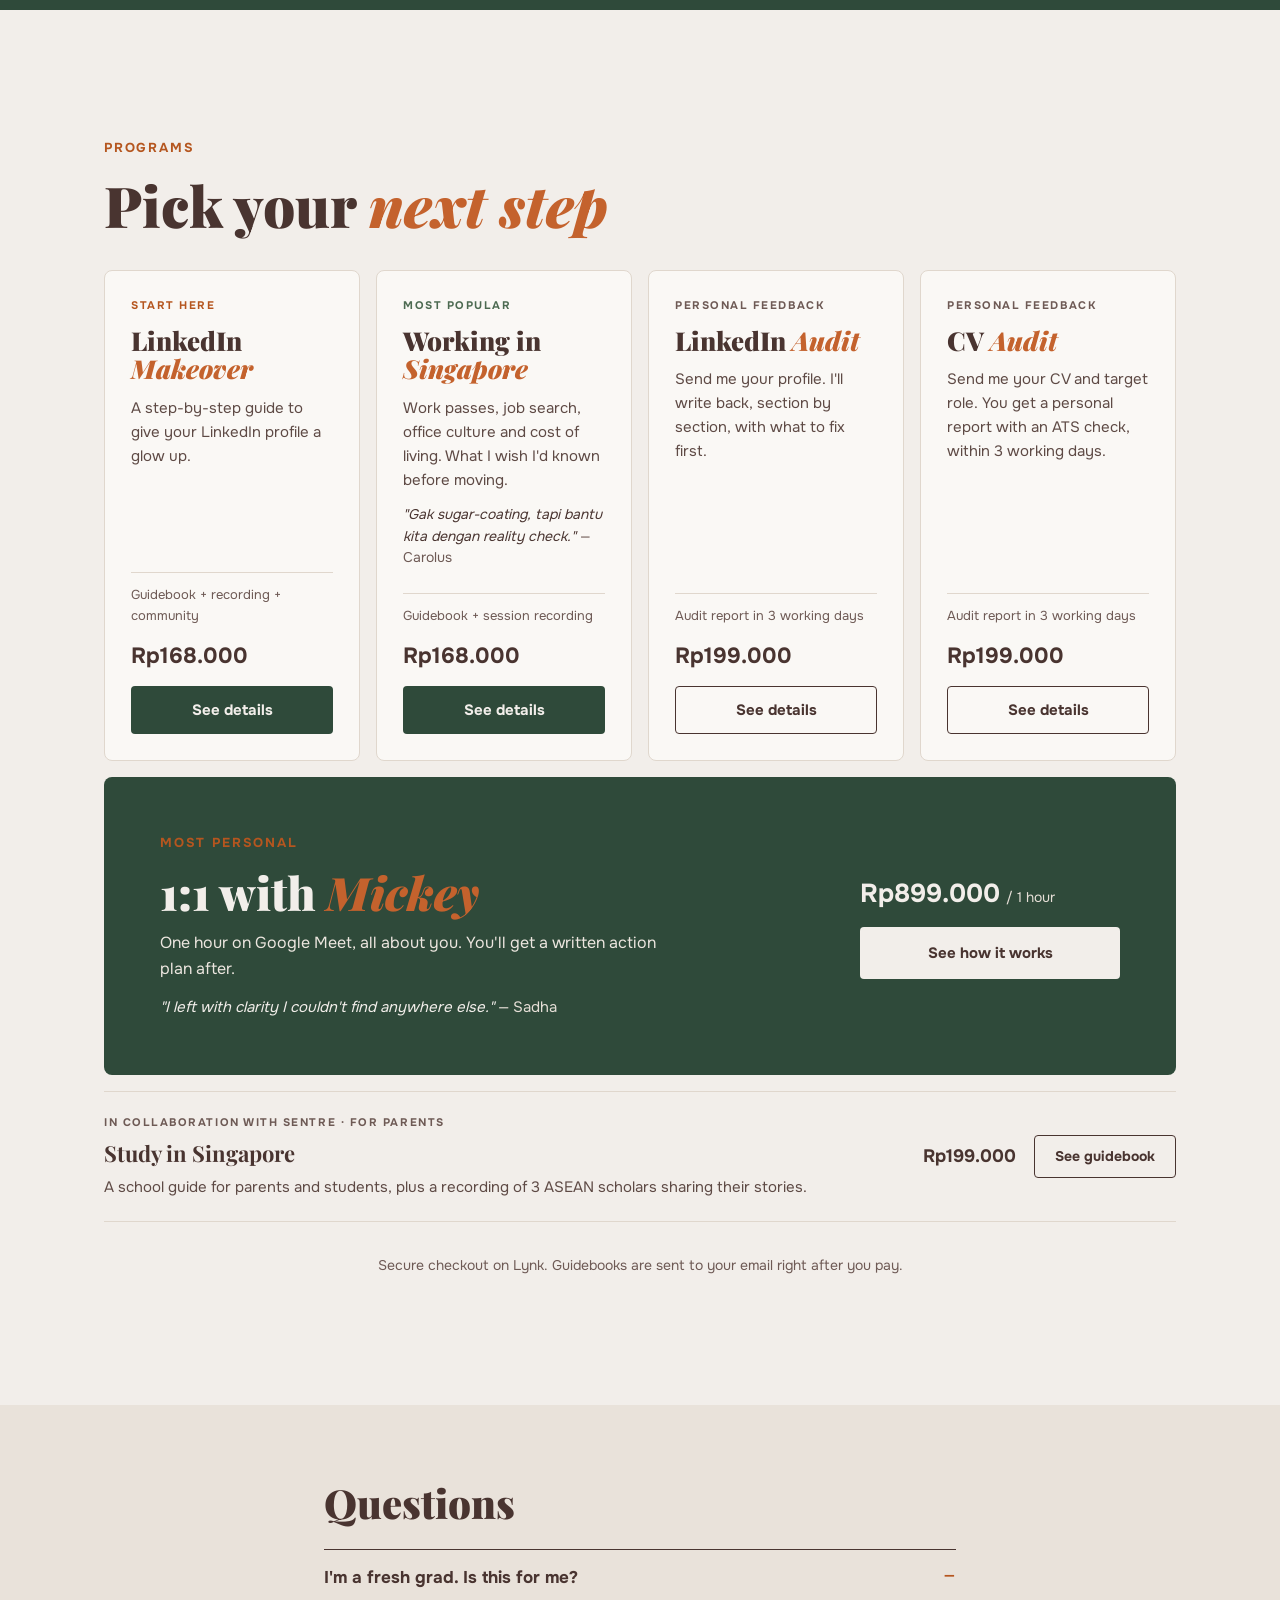
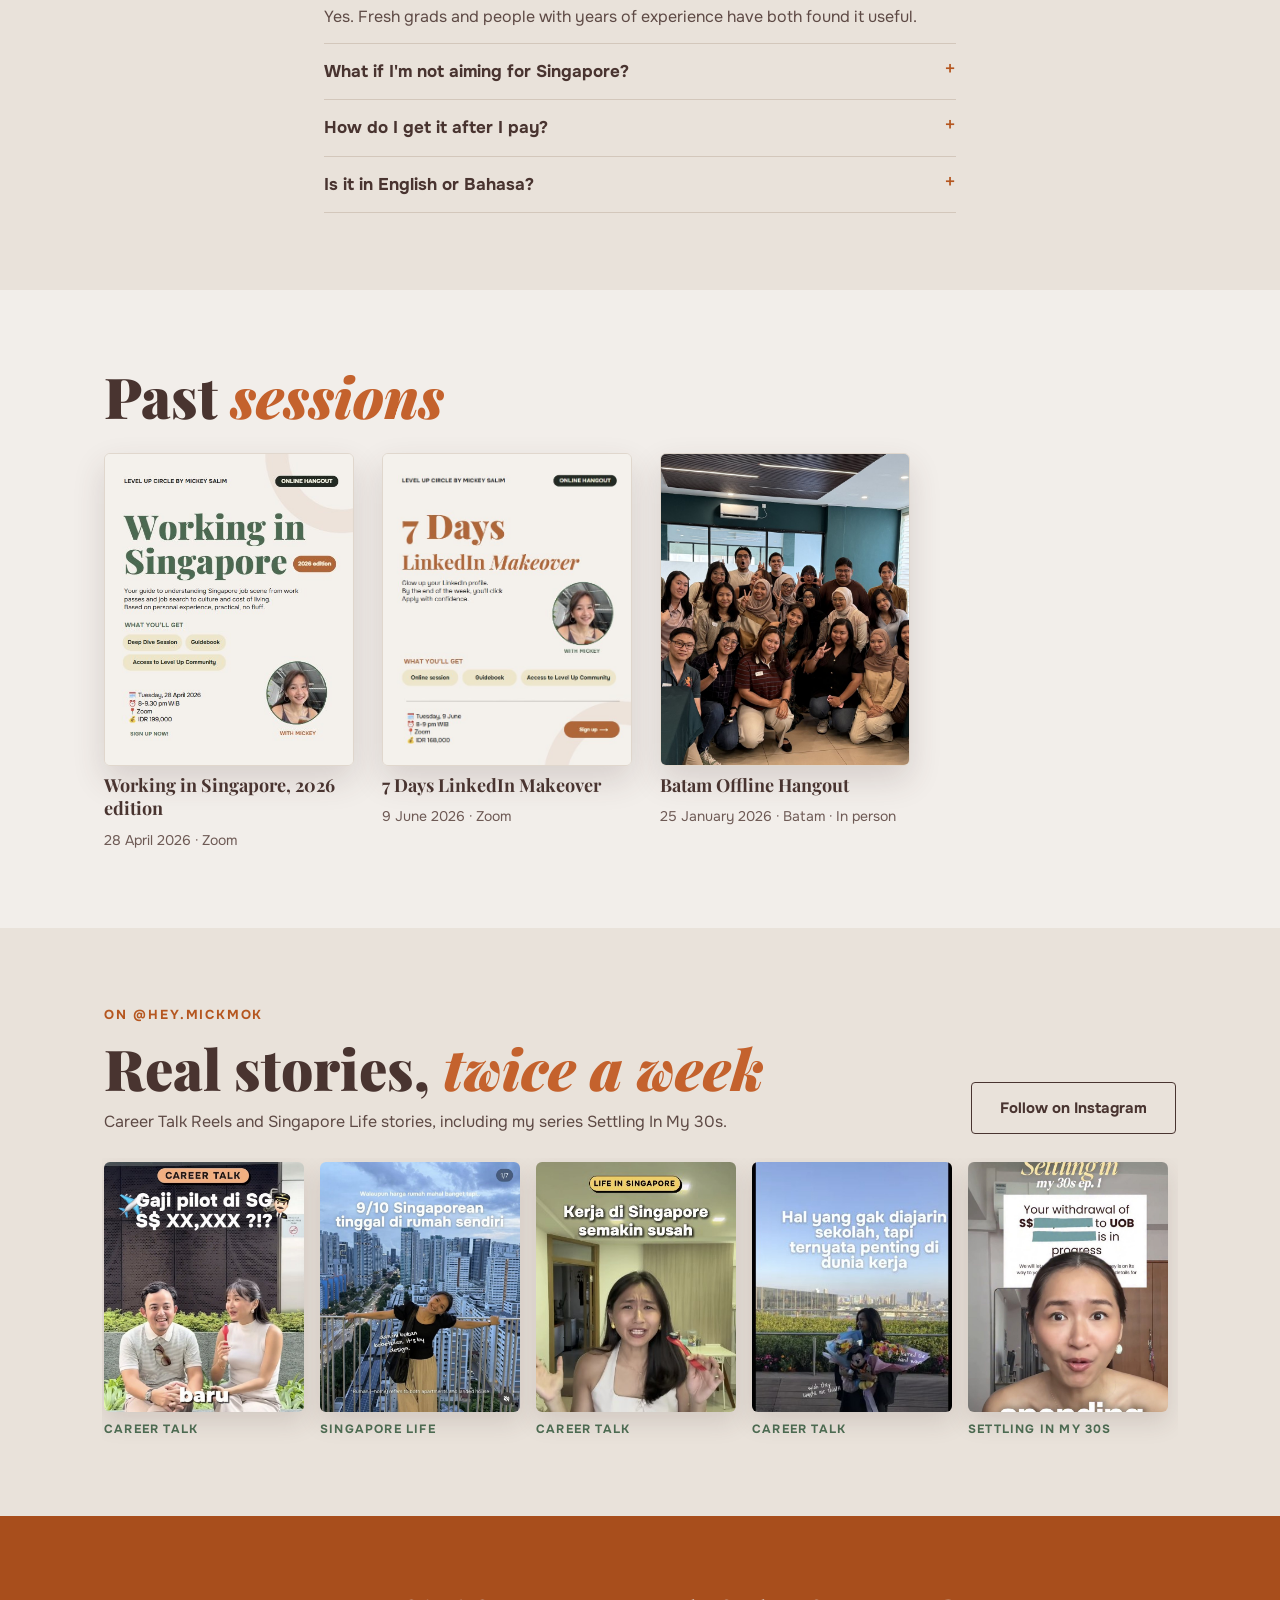
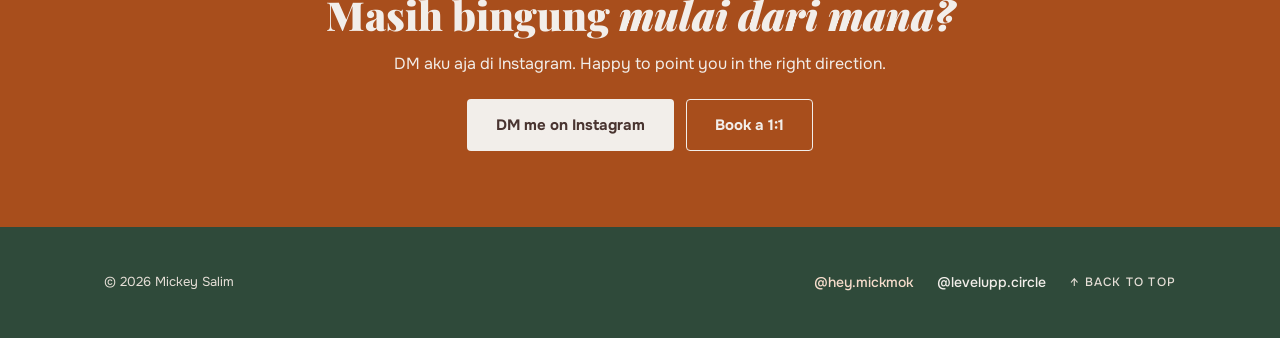
==== commit 80c99977: "Add /programs page and Programs link in the header - New /programs page, generated from tools/progra" ====
--- a/index.html
+++ b/index.html
@@ -16,14 +16,14 @@
 <link rel="preconnect" href="https://fonts.googleapis.com">
 <link rel="preconnect" href="https://fonts.gstatic.com" crossorigin>
 <link href="https://fonts.googleapis.com/css2?family=Playfair+Display:ital,wght@0,700;0,900;1,700;1,900&family=Onest:wght@400;500;700&display=swap" rel="stylesheet">
-<link rel="stylesheet" href="/assets/css/styles.css?v=202c8b41">
+<link rel="stylesheet" href="/assets/css/styles.css?v=8c5211c9">
 </head>
 <body>
 
 <nav class="nav" aria-label="Main">
   <div class="wrap">
     <a href="#top" class="brand" aria-label="Level Up Circle, back to top"><img class="brand__logo" src="/assets/img/level-up-circle-logo.png" alt="Level Up Circle" width="516" height="493"></a>
-    <a href="#about" class="nav__name">Mickey Salim</a>
+    <div class="nav__links"><a href="/programs" class="nav__link">Programs</a><a href="#about" class="nav__name">Mickey Salim</a></div>
   </div>
 </nav>
 
@@ -327,6 +327,6 @@
   </div>
 </footer>
 
-<script src="/assets/js/main.js?v=202c8b41" defer></script>
+<script src="/assets/js/main.js?v=8c5211c9" defer></script>
 </body>
 </html>
--- a/assets/css/styles.css
+++ b/assets/css/styles.css
@@ -84,7 +84,10 @@
 .brand__logo { height: 44px; width: auto; }
 .nav__name { font-family: var(--serif); font-weight: 900; font-size: 20px; text-decoration: none; white-space: nowrap; padding: 10px 0; }
 .nav__name:hover { color: var(--terra-btn); }
-@media (max-width: 560px) { .brand__logo { height: 38px; } .nav__name { font-size: 18px; } }
+.nav__links { display: flex; align-items: center; gap: 24px; }
+.nav__link { font-size: 14px; font-weight: 500; text-decoration: none; padding: 12px 0; border-bottom: 1.5px solid transparent; }
+.nav__link:hover, .nav__link.is-current { border-bottom-color: var(--terra); }
+@media (max-width: 560px) { .brand__logo { height: 38px; } .nav__name { font-size: 18px; } .nav__links { gap: 18px; } }
 
 /* ---------- Hero ---------- */
 .hero { padding: clamp(40px, 7vw, 112px) 0 clamp(56px, 8vw, 120px); }
@@ -276,7 +279,6 @@
 .buycard .btn { padding: 17px 24px; font-size: 16px; }
 .buy__note { display: flex; align-items: center; gap: 8px; font-size: 13px; color: var(--muted); }
 @media (max-width: 860px) { .pdp-hero .wrap { grid-template-columns: 1fr; } }
-@media (max-width: 640px) { .why__head .eyebrow, .get__head .eyebrow { display: none; } }
 
 .why .wrap { display: grid; grid-template-columns: 1fr 1.3fr; gap: 24px 80px; }
 .why__head { display: flex; flex-direction: column; gap: 16px; }
@@ -350,6 +352,37 @@
 .buybar .btn { padding: 14px 24px; white-space: nowrap; }
 .pdp .footer .wrap { padding-bottom: 104px; }
 
+/* ---------- Programs index ---------- */
+.programs-page .wrap { max-width: 1080px; }
+.index-hero { padding: clamp(48px, 8vw, 112px) 0 clamp(28px, 4vw, 48px); }
+.index-hero h1 { font-family: var(--serif); font-weight: 900; font-size: clamp(44px, 6.4vw, 88px); line-height: 1; letter-spacing: -0.01em; }
+.index-hero p { margin-top: 18px; font-size: 18px; color: var(--ink-2); max-width: 520px; }
+.tabs-bar { position: sticky; top: 69px; z-index: 15; background: var(--bg); }
+.tabs { display: flex; gap: 28px; overflow-x: auto; scrollbar-width: none; border-bottom: 1px solid var(--ink); }
+.tabs::-webkit-scrollbar { display: none; }
+.tab { flex-shrink: 0; background: transparent; border: 0; border-bottom: 2px solid transparent; margin-bottom: -1px; padding: 14px 0; font-size: 15px; font-weight: 500; color: var(--muted); cursor: pointer; white-space: nowrap; }
+.tab[aria-pressed="true"] { border-bottom-color: var(--terra); color: var(--ink); font-weight: 700; }
+.index-list { padding-bottom: clamp(56px, 7vw, 96px); }
+.row { display: grid; grid-template-columns: 170px 1fr auto; align-items: baseline; gap: 6px 32px; padding: 28px 0; border-bottom: 1px solid var(--line); text-decoration: none; }
+.row[hidden] { display: none; }
+.row__meta { display: flex; flex-direction: column; gap: 4px; font-size: 13px; color: var(--muted); }
+.row__badge { color: var(--terra-btn); font-weight: 700; }
+.row__main { display: flex; flex-direction: column; gap: 6px; min-width: 0; }
+.row__name { font-family: var(--serif); font-weight: 900; font-size: clamp(26px, 2.6vw, 34px); line-height: 1.1; }
+.row__line { font-size: 16px; color: var(--ink-2); max-width: 520px; }
+.row__price { display: flex; align-items: baseline; gap: 16px; font-size: 17px; white-space: nowrap; }
+.row__price span { color: var(--terra-btn); font-size: 20px; transition: transform 0.2s ease; }
+.row:hover .row__price span { transform: translateX(4px); }
+.row:hover .row__name { text-decoration: underline; text-decoration-thickness: 1px; text-underline-offset: 6px; }
+.index-empty { padding: 28px 0; color: var(--ink-2); }
+.index-close { padding-bottom: clamp(56px, 7vw, 96px); }
+.index-close p { font-family: var(--serif); font-weight: 700; font-size: clamp(22px, 2.4vw, 28px); line-height: 1.35; max-width: 640px; }
+.index-close a { color: var(--terra); font-style: italic; text-underline-offset: 6px; text-decoration-thickness: 1.5px; }
+@media (max-width: 760px) {
+  .row { grid-template-columns: 1fr; }
+  .row__meta { flex-direction: row; gap: 10px; }
+}
+
 /* ---------- Phone: collapsed content ---------- */
 @media (max-width: 640px) {
   .more-link { display: block; width: fit-content; }
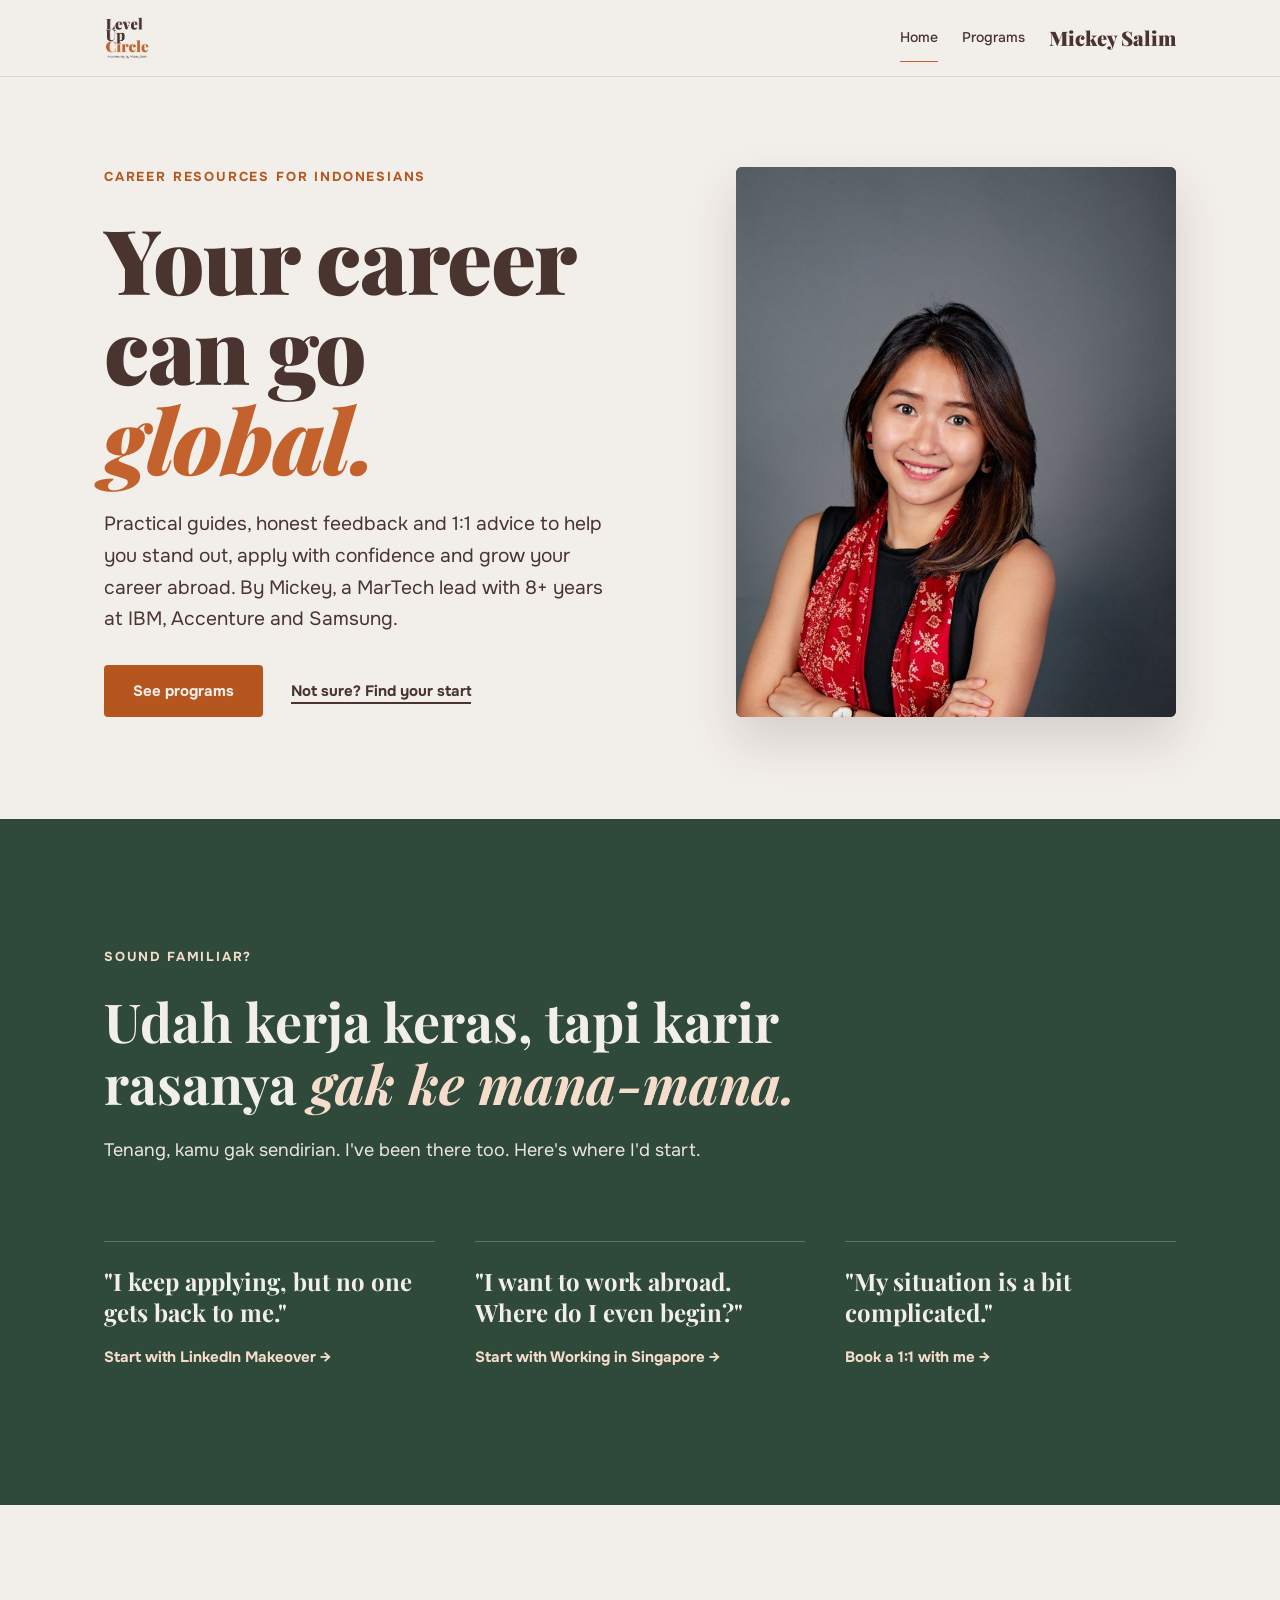
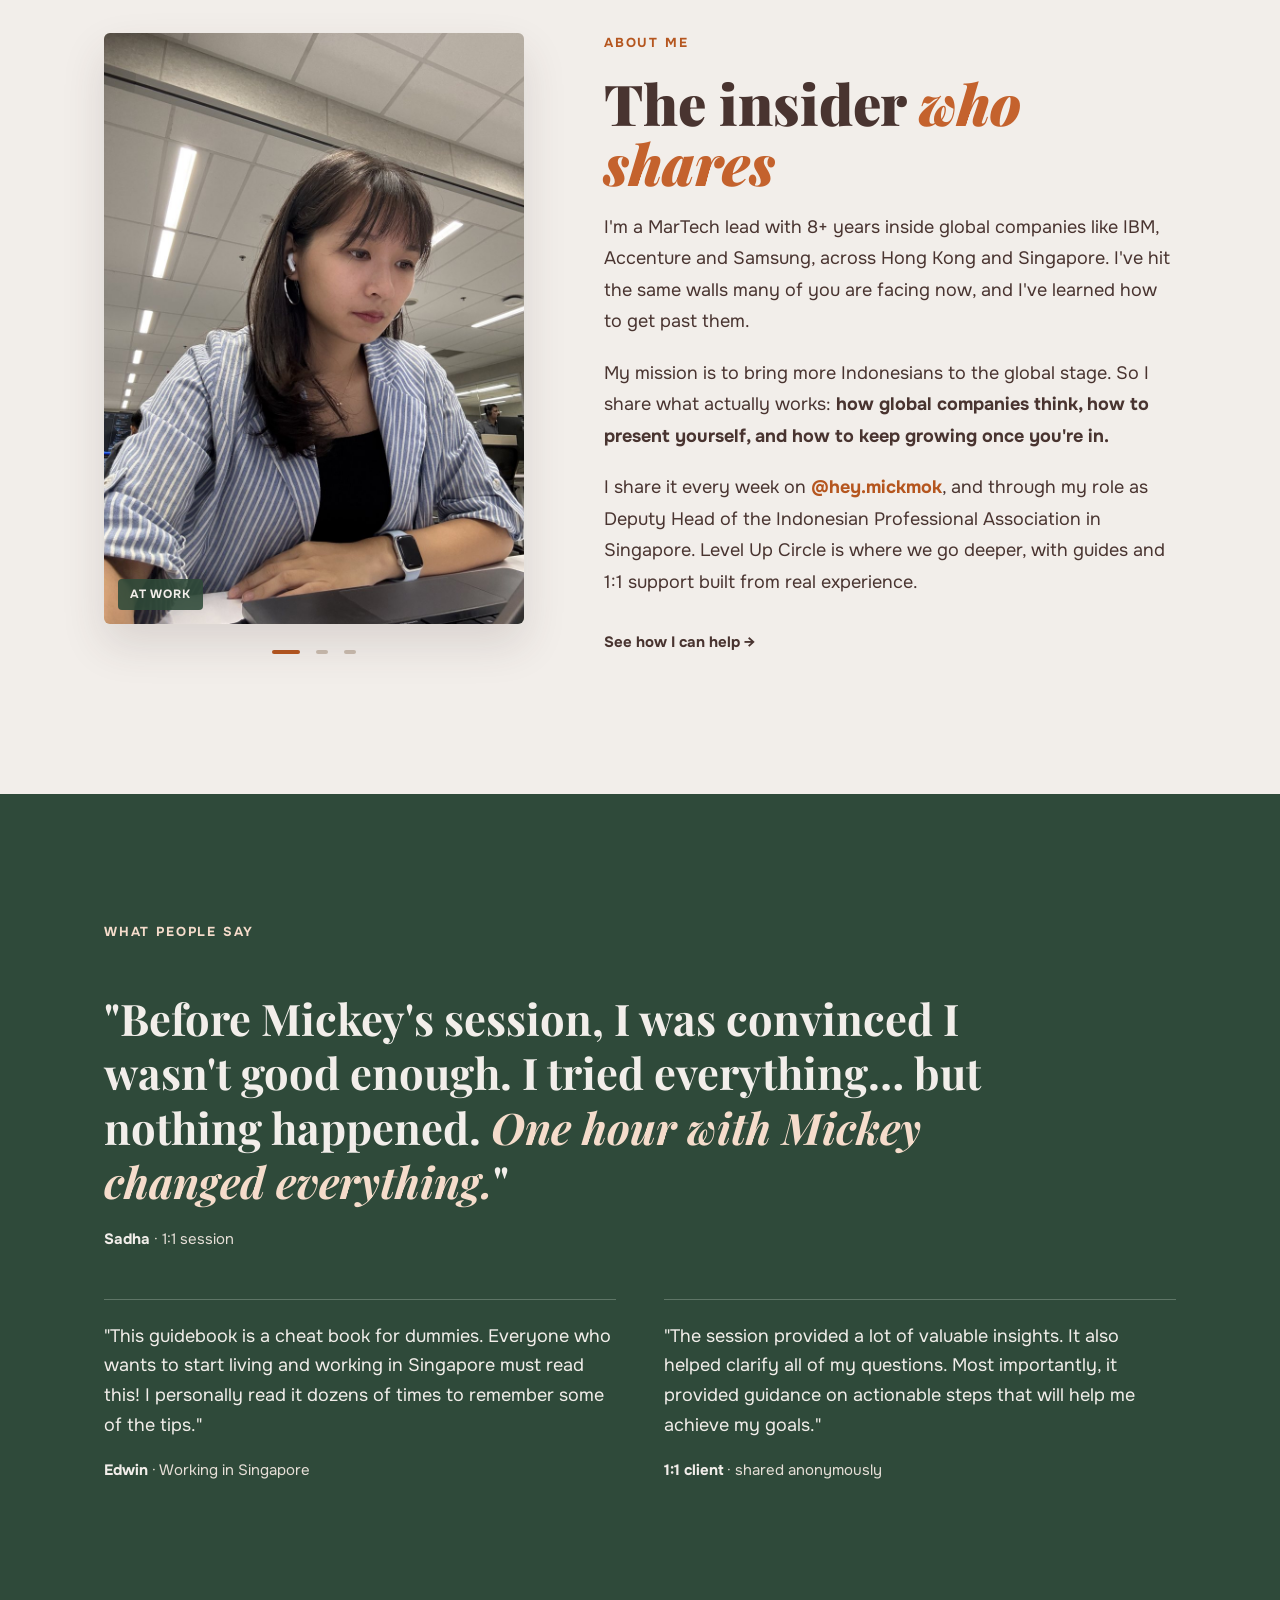
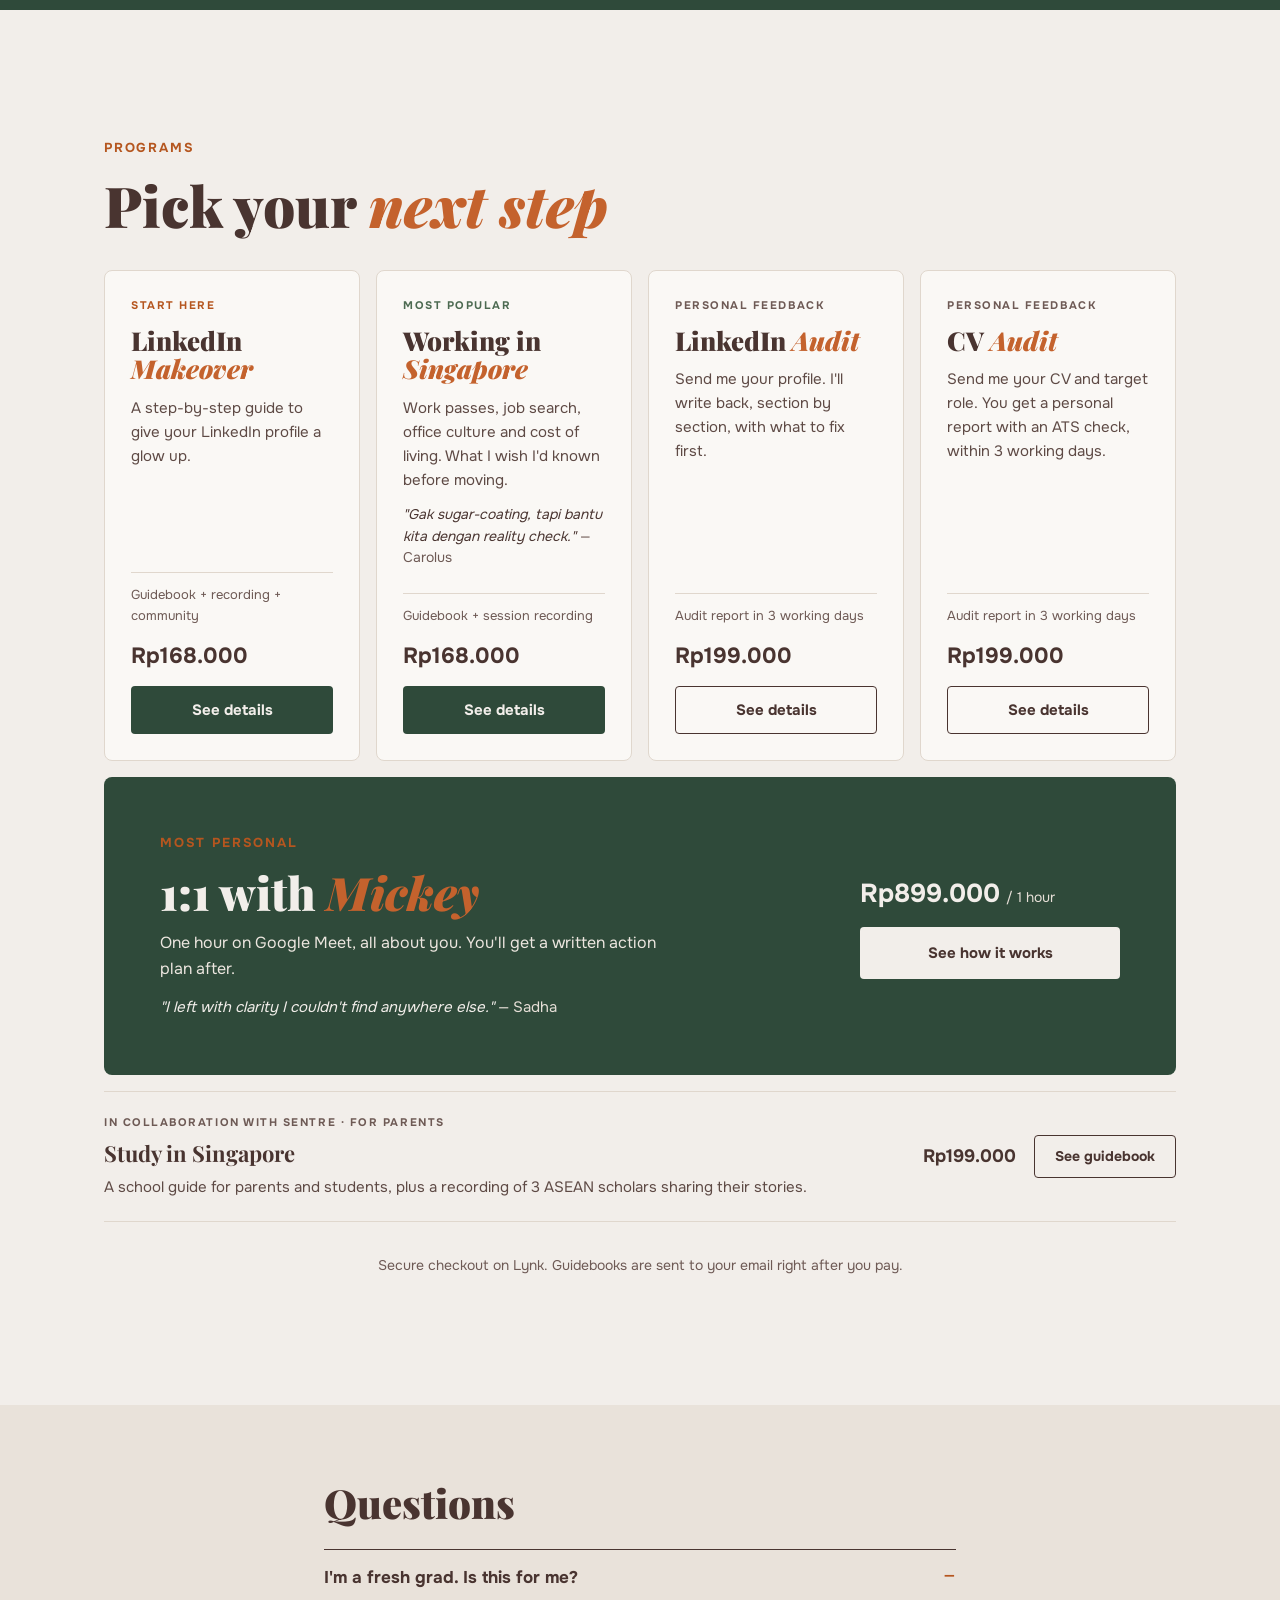
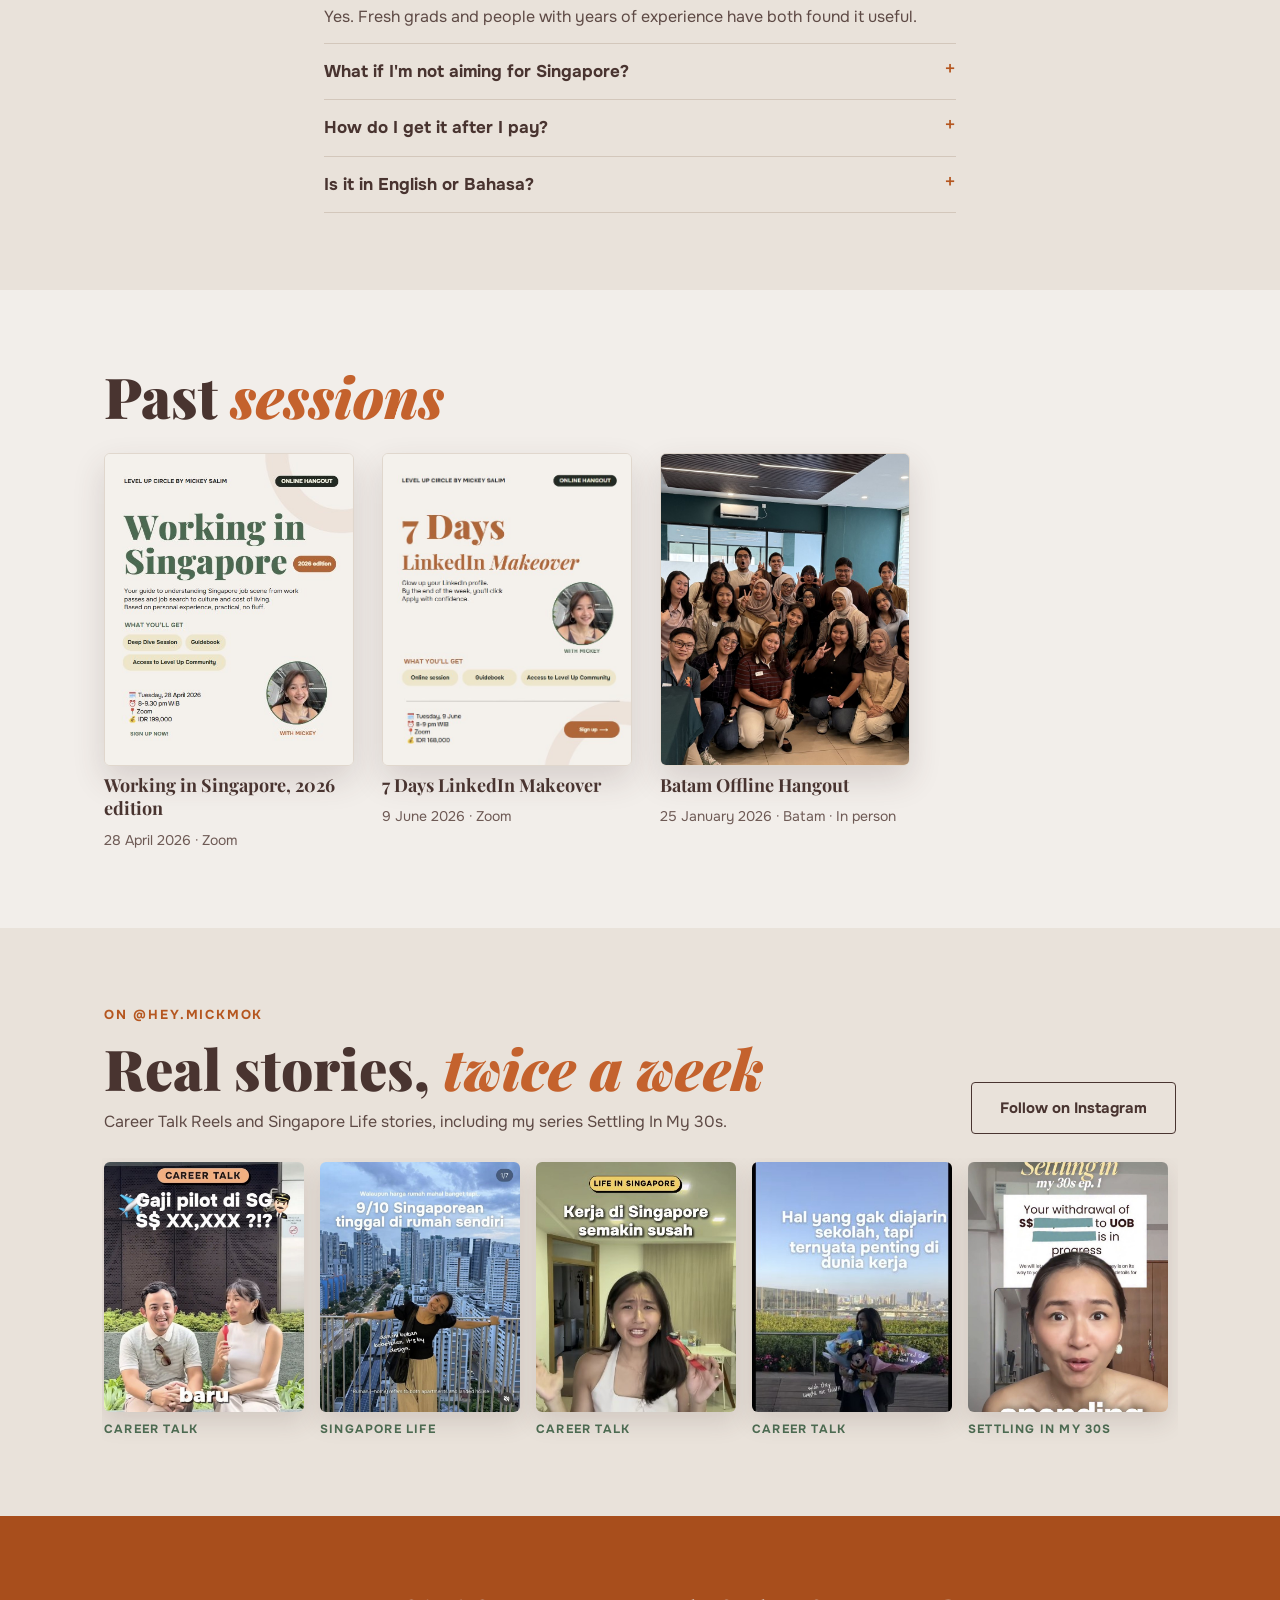
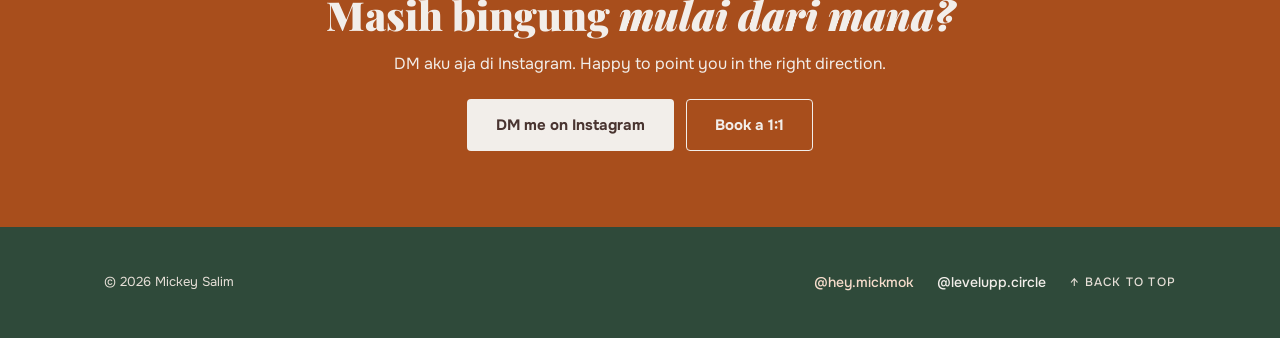
==== commit 7e18f8eb: "Add Home to the header navigation Header now reads Home · Programs · Mickey Salim on every page, wit" ====
--- a/index.html
+++ b/index.html
@@ -16,14 +16,14 @@
 <link rel="preconnect" href="https://fonts.googleapis.com">
 <link rel="preconnect" href="https://fonts.gstatic.com" crossorigin>
 <link href="https://fonts.googleapis.com/css2?family=Playfair+Display:ital,wght@0,700;0,900;1,700;1,900&family=Onest:wght@400;500;700&display=swap" rel="stylesheet">
-<link rel="stylesheet" href="/assets/css/styles.css?v=8c5211c9">
+<link rel="stylesheet" href="/assets/css/styles.css?v=433ba768">
 </head>
 <body>
 
 <nav class="nav" aria-label="Main">
   <div class="wrap">
     <a href="#top" class="brand" aria-label="Level Up Circle, back to top"><img class="brand__logo" src="/assets/img/level-up-circle-logo.png" alt="Level Up Circle" width="516" height="493"></a>
-    <div class="nav__links"><a href="/programs" class="nav__link">Programs</a><a href="#about" class="nav__name">Mickey Salim</a></div>
+    <div class="nav__links"><a href="/" class="nav__link is-current" aria-current="page">Home</a><a href="/programs" class="nav__link">Programs</a><a href="#about" class="nav__name">Mickey Salim</a></div>
   </div>
 </nav>
 
@@ -327,6 +327,6 @@
   </div>
 </footer>
 
-<script src="/assets/js/main.js?v=8c5211c9" defer></script>
+<script src="/assets/js/main.js?v=433ba768" defer></script>
 </body>
 </html>
--- a/assets/css/styles.css
+++ b/assets/css/styles.css
@@ -87,7 +87,8 @@
 .nav__links { display: flex; align-items: center; gap: 24px; }
 .nav__link { font-size: 14px; font-weight: 500; text-decoration: none; padding: 12px 0; border-bottom: 1.5px solid transparent; }
 .nav__link:hover, .nav__link.is-current { border-bottom-color: var(--terra); }
-@media (max-width: 560px) { .brand__logo { height: 38px; } .nav__name { font-size: 18px; } .nav__links { gap: 18px; } }
+@media (max-width: 560px) { .brand__logo { height: 38px; } .nav__name { font-size: 18px; } .nav__links { gap: 16px; } }
+@media (max-width: 380px) { .nav__name { font-size: 16px; } .nav__links { gap: 12px; } .nav__link { font-size: 13px; } }
 
 /* ---------- Hero ---------- */
 .hero { padding: clamp(40px, 7vw, 112px) 0 clamp(56px, 8vw, 120px); }
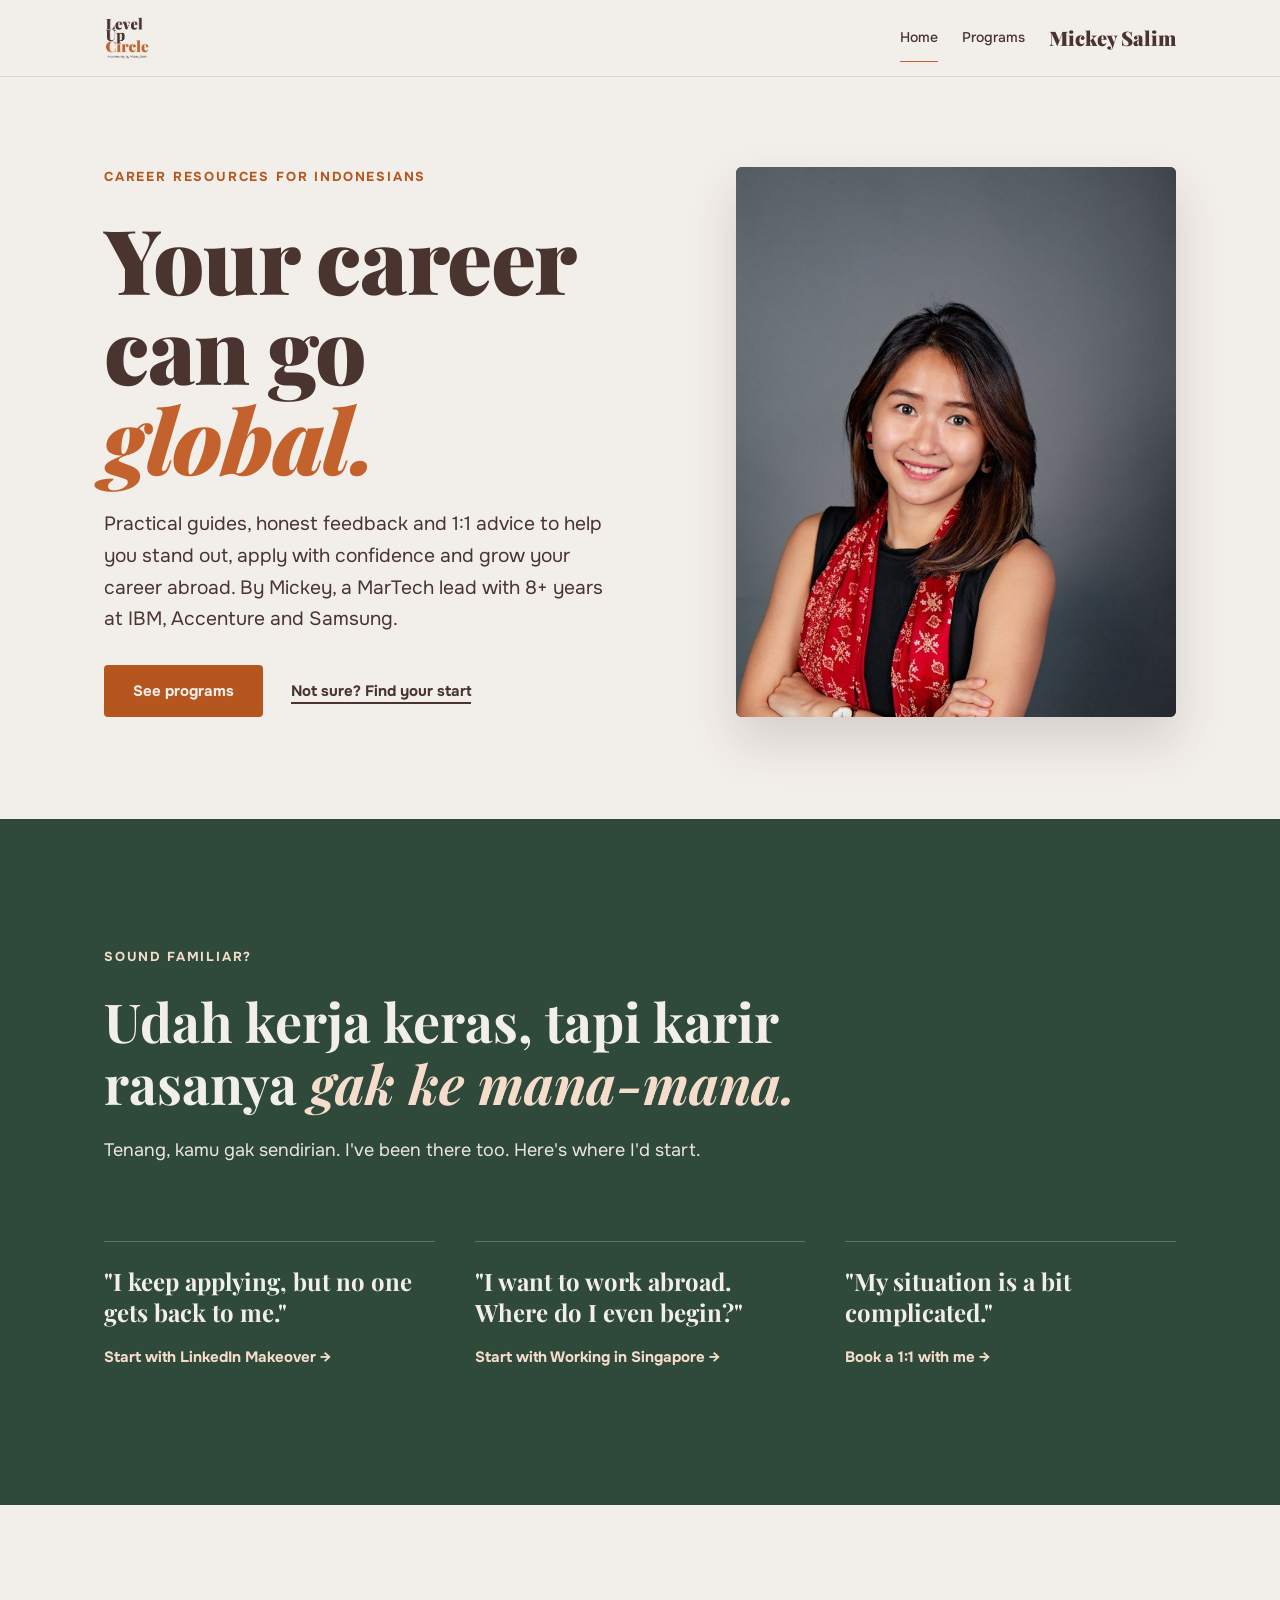
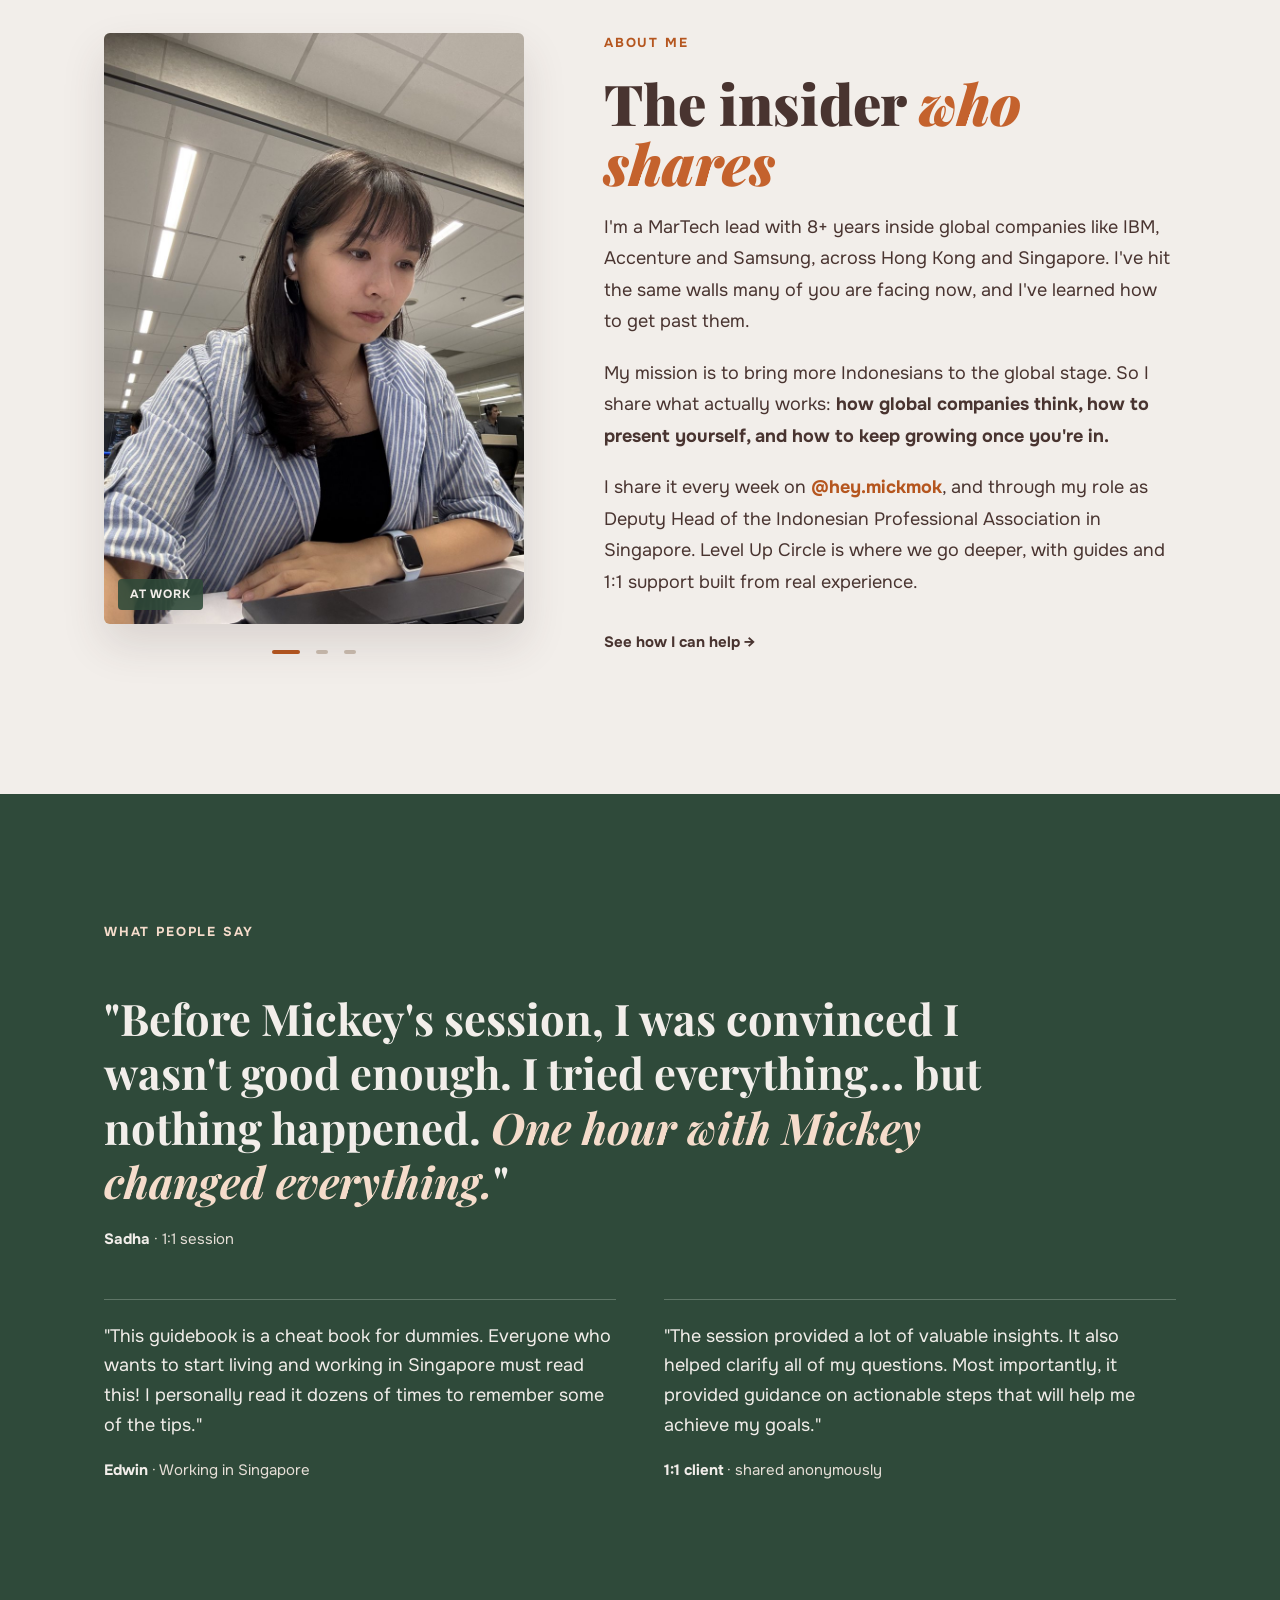
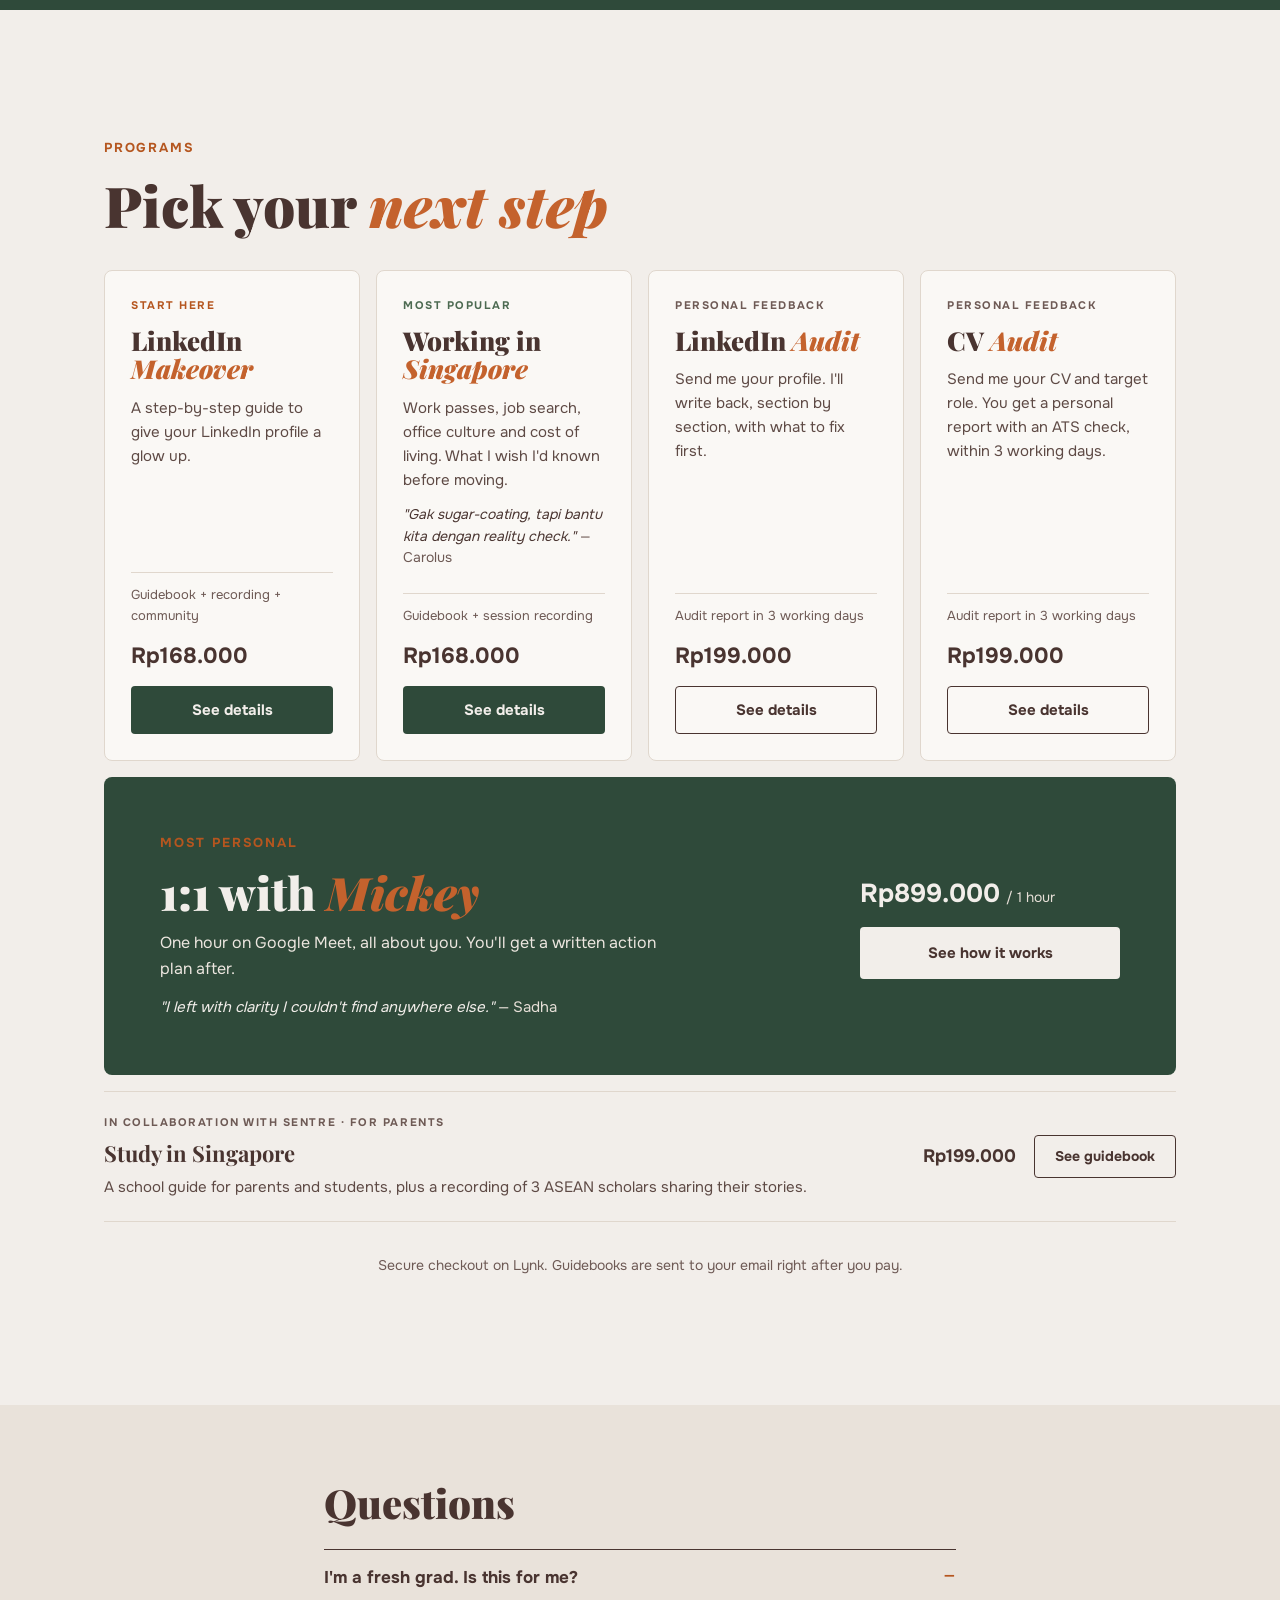
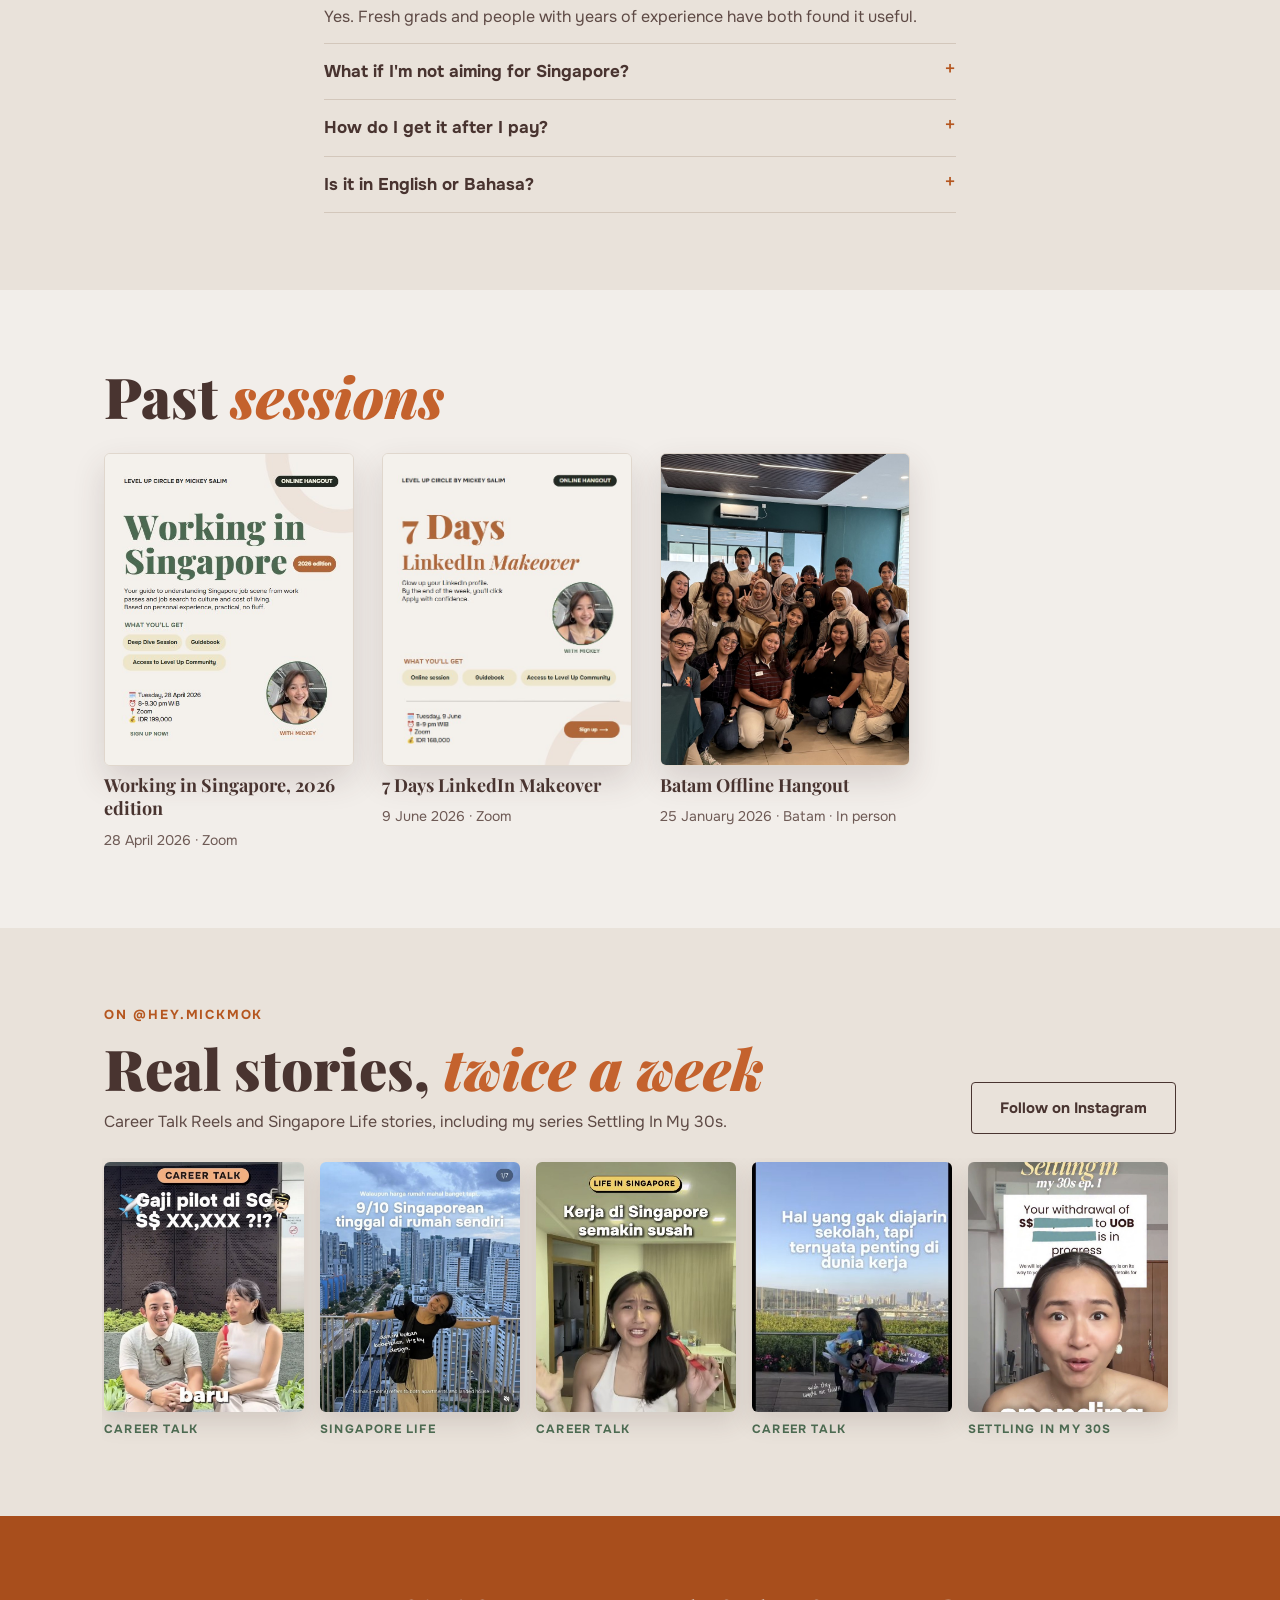
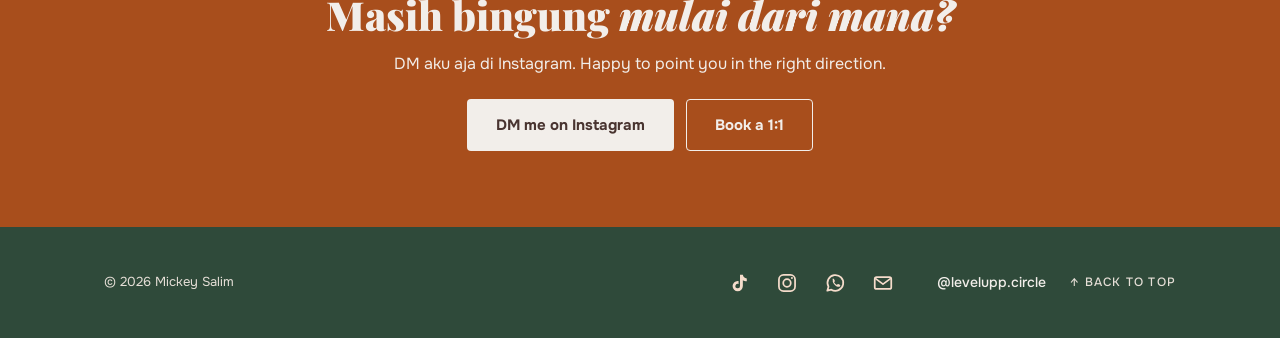
==== commit 77e4ee5d: "Footer: TikTok, Instagram, WhatsApp and email icons Adds icon links for TikTok, Instagram, WhatsApp " ====
--- a/index.html
+++ b/index.html
@@ -16,14 +16,14 @@
 <link rel="preconnect" href="https://fonts.googleapis.com">
 <link rel="preconnect" href="https://fonts.gstatic.com" crossorigin>
 <link href="https://fonts.googleapis.com/css2?family=Playfair+Display:ital,wght@0,700;0,900;1,700;1,900&family=Onest:wght@400;500;700&display=swap" rel="stylesheet">
-<link rel="stylesheet" href="/assets/css/styles.css?v=433ba768">
+<link rel="stylesheet" href="/assets/css/styles.css?v=a955a75b">
 </head>
 <body>
 
 <nav class="nav" aria-label="Main">
   <div class="wrap">
     <a href="#top" class="brand" aria-label="Level Up Circle, back to top"><img class="brand__logo" src="/assets/img/level-up-circle-logo.png" alt="Level Up Circle" width="516" height="493"></a>
-    <div class="nav__links"><a href="/" class="nav__link is-current" aria-current="page">Home</a><a href="/programs" class="nav__link">Programs</a><a href="#about" class="nav__name">Mickey Salim</a></div>
+    <button class="nav__toggle" aria-expanded="false" aria-controls="site-menu" aria-label="Open menu"><span></span><span></span><span></span></button><div class="nav__links" id="site-menu"><a href="/" class="nav__link is-current" aria-current="page">Home</a><a href="/programs" class="nav__link">Programs</a><a href="#about" class="nav__name"><span class="nav__name-full">Mickey Salim</span><span class="nav__name-short">About</span></a></div>
   </div>
 </nav>
 
@@ -320,13 +320,13 @@
   <div class="wrap">
     <div class="footer__brand"><span>© 2026 Mickey Salim</span></div>
     <div class="footer__links">
-      <a class="ig-main" href="https://instagram.com/hey.mickmok" target="_blank" rel="noopener">@hey.mickmok</a>
+      <span class="social"><a href="https://www.tiktok.com/@hey.mickmok" target="_blank" rel="noopener" aria-label="TikTok @hey.mickmok"><svg width="22" height="22" viewBox="0 0 24 24" fill="currentColor" aria-hidden="true"><path d="M16.2 3c.4 2.3 1.9 3.8 4.3 4.1v3.1c-1.6 0-3.1-.5-4.3-1.3v6.5a5.6 5.6 0 1 1-5.6-5.6c.3 0 .6 0 .9.1V13a2.5 2.5 0 1 0 1.6 2.3V3h3.1z"/></svg></a><a href="https://www.instagram.com/hey.mickmok/" target="_blank" rel="noopener" aria-label="Instagram @hey.mickmok"><svg width="22" height="22" viewBox="0 0 24 24" fill="none" stroke="currentColor" stroke-width="1.9" aria-hidden="true"><rect x="3.2" y="3.2" width="17.6" height="17.6" rx="5"/><circle cx="12" cy="12" r="4.1"/><circle cx="17.4" cy="6.6" r="1.1" fill="currentColor" stroke="none"/></svg></a><a href="https://wa.me/6287868888120" target="_blank" rel="noopener" aria-label="WhatsApp"><svg width="22" height="22" viewBox="0 0 24 24" fill="none" aria-hidden="true"><path d="M3.6 20.4l1.3-4.3A8.6 8.6 0 1 1 8 19.3l-4.4 1.1z" stroke="currentColor" stroke-width="1.9" stroke-linejoin="round"/><path fill="currentColor" d="M9.1 7.9c.2-.4.5-.5.8-.5h.6c.2 0 .4.1.5.4l.8 1.8c.1.3 0 .5-.1.7l-.5.6c-.1.2-.2.3 0 .6.6 1 1.4 1.8 2.4 2.4.3.2.4.1.6 0l.6-.6c.2-.2.4-.2.7-.1l1.8.8c.3.1.4.3.4.5v.6c0 .3-.1.6-.5.8-.6.3-1.7.5-3.3-.2-1.6-.7-3.2-2.3-3.9-3.9-.7-1.6-.5-2.7-.2-3.3z"/></svg></a><a href="mailto:hey.mickmok@gmail.com" aria-label="Email hey.mickmok@gmail.com"><svg width="22" height="22" viewBox="0 0 24 24" fill="none" stroke="currentColor" stroke-width="1.9" stroke-linejoin="round" aria-hidden="true"><rect x="3" y="5.5" width="18" height="13" rx="2"/><path d="M3.5 7l8.5 6.2L20.5 7"/></svg></a></span>
       <a href="https://instagram.com/levelupp.circle" target="_blank" rel="noopener">@levelupp.circle</a>
       <a class="top" href="#top">↑ Back to top</a>
     </div>
   </div>
 </footer>
 
-<script src="/assets/js/main.js?v=433ba768" defer></script>
+<script src="/assets/js/main.js?v=a955a75b" defer></script>
 </body>
 </html>
--- a/assets/css/styles.css
+++ b/assets/css/styles.css
@@ -87,8 +87,24 @@
 .nav__links { display: flex; align-items: center; gap: 24px; }
 .nav__link { font-size: 14px; font-weight: 500; text-decoration: none; padding: 12px 0; border-bottom: 1.5px solid transparent; }
 .nav__link:hover, .nav__link.is-current { border-bottom-color: var(--terra); }
-@media (max-width: 560px) { .brand__logo { height: 38px; } .nav__name { font-size: 18px; } .nav__links { gap: 16px; } }
-@media (max-width: 380px) { .nav__name { font-size: 16px; } .nav__links { gap: 12px; } .nav__link { font-size: 13px; } }
+.nav__toggle { display: none; }
+.nav__name-short { display: none; }
+@media (max-width: 760px) {
+  .nav .wrap { position: relative; }
+  .nav__toggle { display: flex; flex-direction: column; justify-content: center; gap: 5px; width: 44px; height: 44px; margin-right: -10px; padding: 10px; background: transparent; border: 0; cursor: pointer; }
+  .nav__toggle span { display: block; height: 2px; width: 100%; background: var(--ink); border-radius: 2px; transition: transform 0.25s ease, opacity 0.2s ease; }
+  .nav.is-open .nav__toggle span:nth-child(1) { transform: translateY(7px) rotate(45deg); }
+  .nav.is-open .nav__toggle span:nth-child(2) { opacity: 0; }
+  .nav.is-open .nav__toggle span:nth-child(3) { transform: translateY(-7px) rotate(-45deg); }
+  .nav__links { display: none; position: absolute; top: 100%; left: 0; right: 0; flex-direction: column; align-items: stretch; gap: 0; background: var(--bg); border-bottom: 1px solid var(--line); box-shadow: 0 16px 24px rgba(73, 52, 48, 0.08); padding: 4px var(--gutter) 12px; }
+  .nav.is-open .nav__links { display: flex; }
+  .nav__links a { font-family: var(--serif); font-weight: 700; font-size: 22px; padding: 14px 0; border-bottom: 1px solid var(--line); }
+  .nav__links a:last-child { border-bottom: 0; }
+  .nav__link.is-current { border-bottom-color: var(--line); color: var(--terra); }
+  .nav__name-full { display: none; }
+  .nav__name-short { display: inline; }
+}
+@media (max-width: 560px) { .brand__logo { height: 38px; } }
 
 /* ---------- Hero ---------- */
 .hero { padding: clamp(40px, 7vw, 112px) 0 clamp(56px, 8vw, 120px); }
@@ -256,7 +272,10 @@
 .footer__links { display: flex; flex-wrap: wrap; align-items: center; gap: 4px 24px; font-size: 14px; font-weight: 500; }
 .footer__links a { text-decoration: none; padding: 12px 0; }
 .footer__links a:hover { text-decoration: underline; }
-.footer__links .ig-main { color: var(--peach); }
+.social { display: flex; align-items: center; gap: 4px; margin-right: 8px; }
+.footer__links .social a { width: 44px; height: 44px; padding: 0; display: flex; align-items: center; justify-content: center; border-radius: 50%; color: var(--peach); transition: background 0.2s ease, color 0.2s ease; }
+.footer__links .social a:hover { background: rgba(242, 238, 234, 0.1); color: var(--on-dark); text-decoration: none; }
+@media (max-width: 640px) { .social { margin-left: -12px; } }
 .footer__links .top { color: var(--on-dark-3); font-size: 12px; letter-spacing: 0.1em; text-transform: uppercase; }
 
 /* ---------- Product page ---------- */
